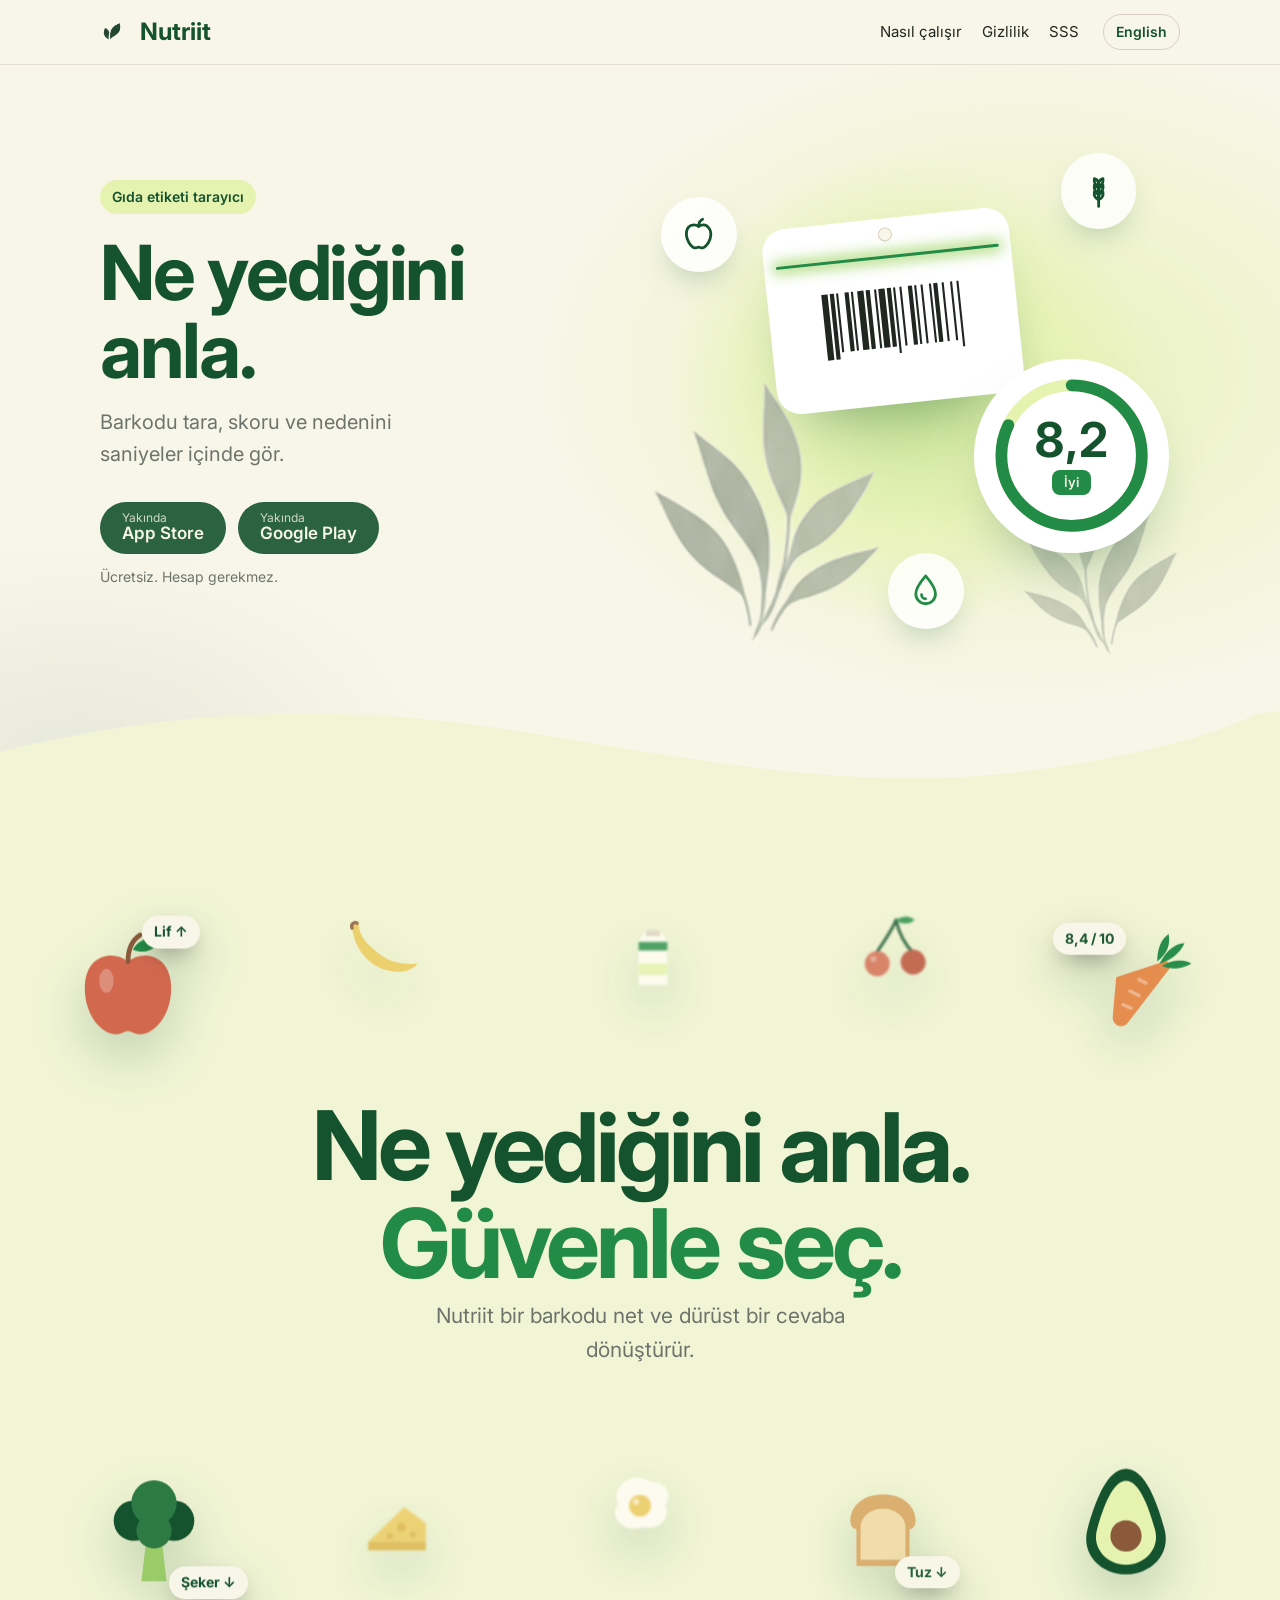
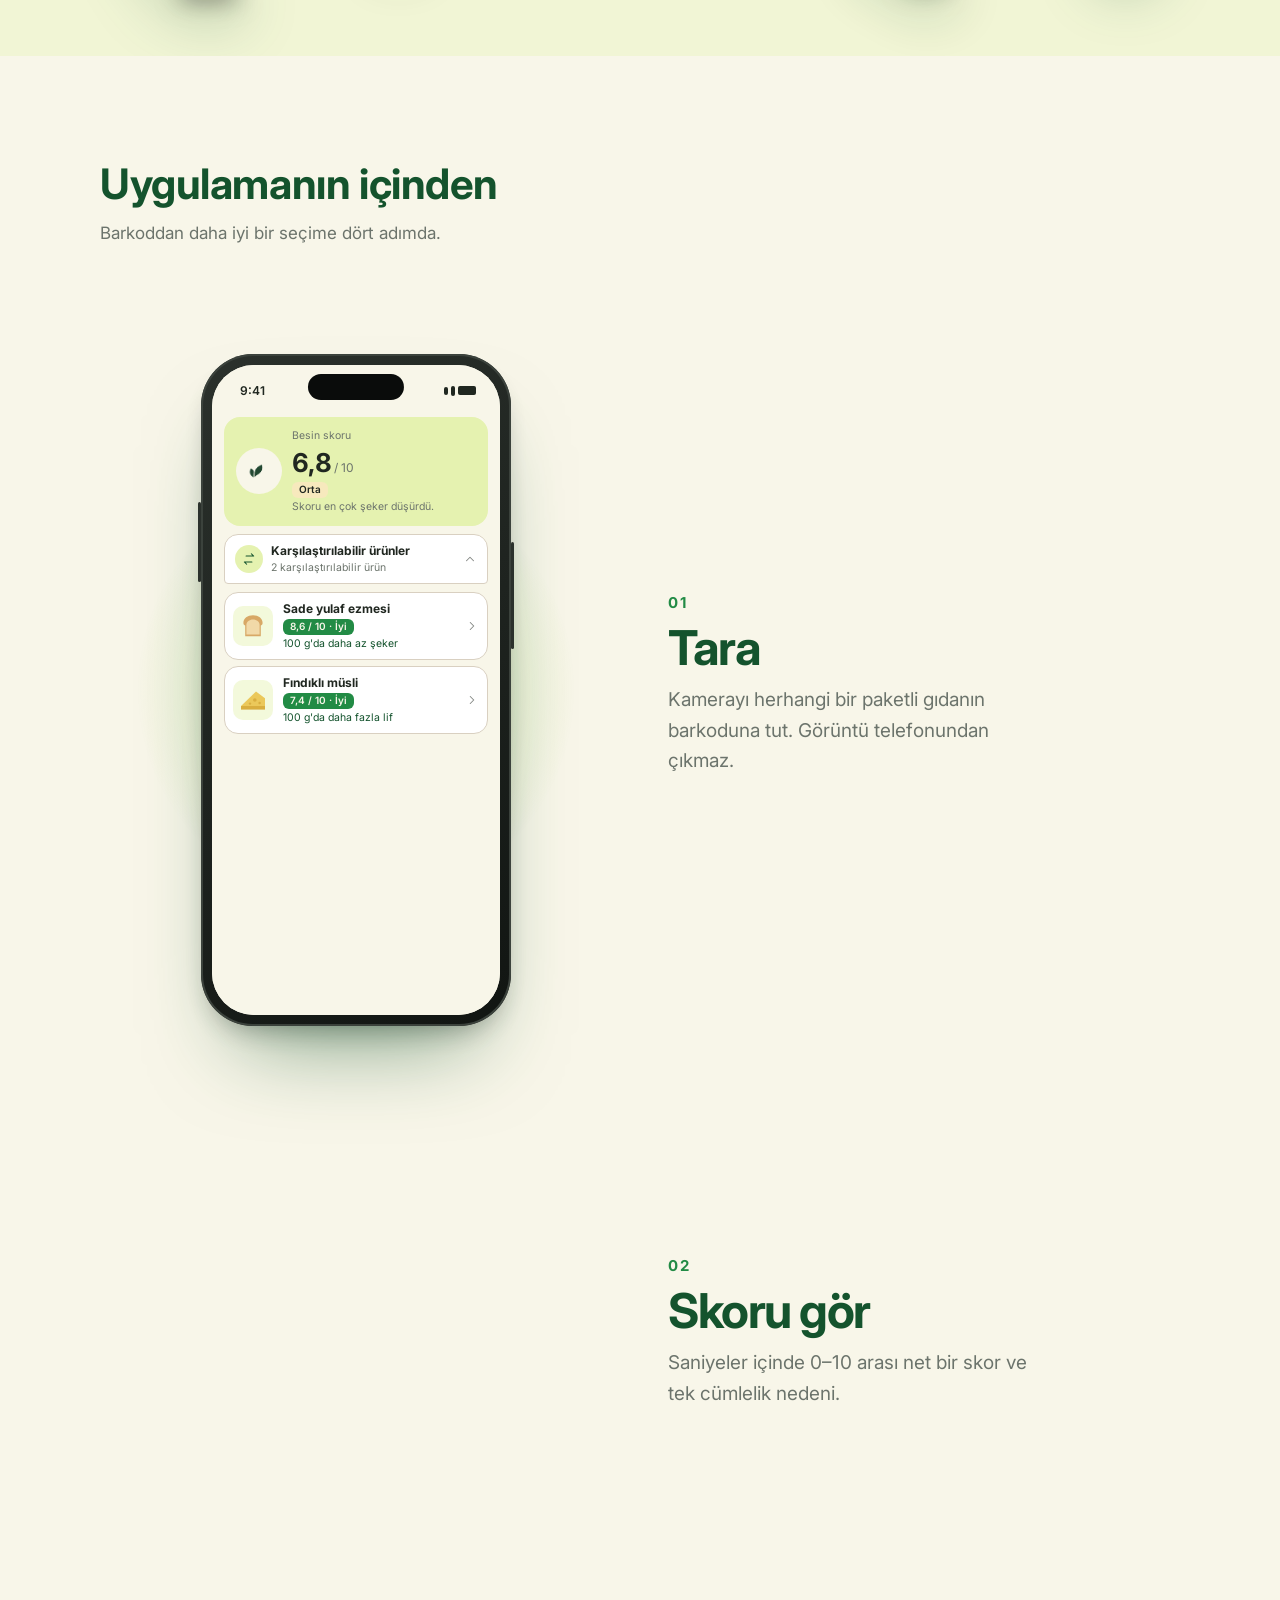
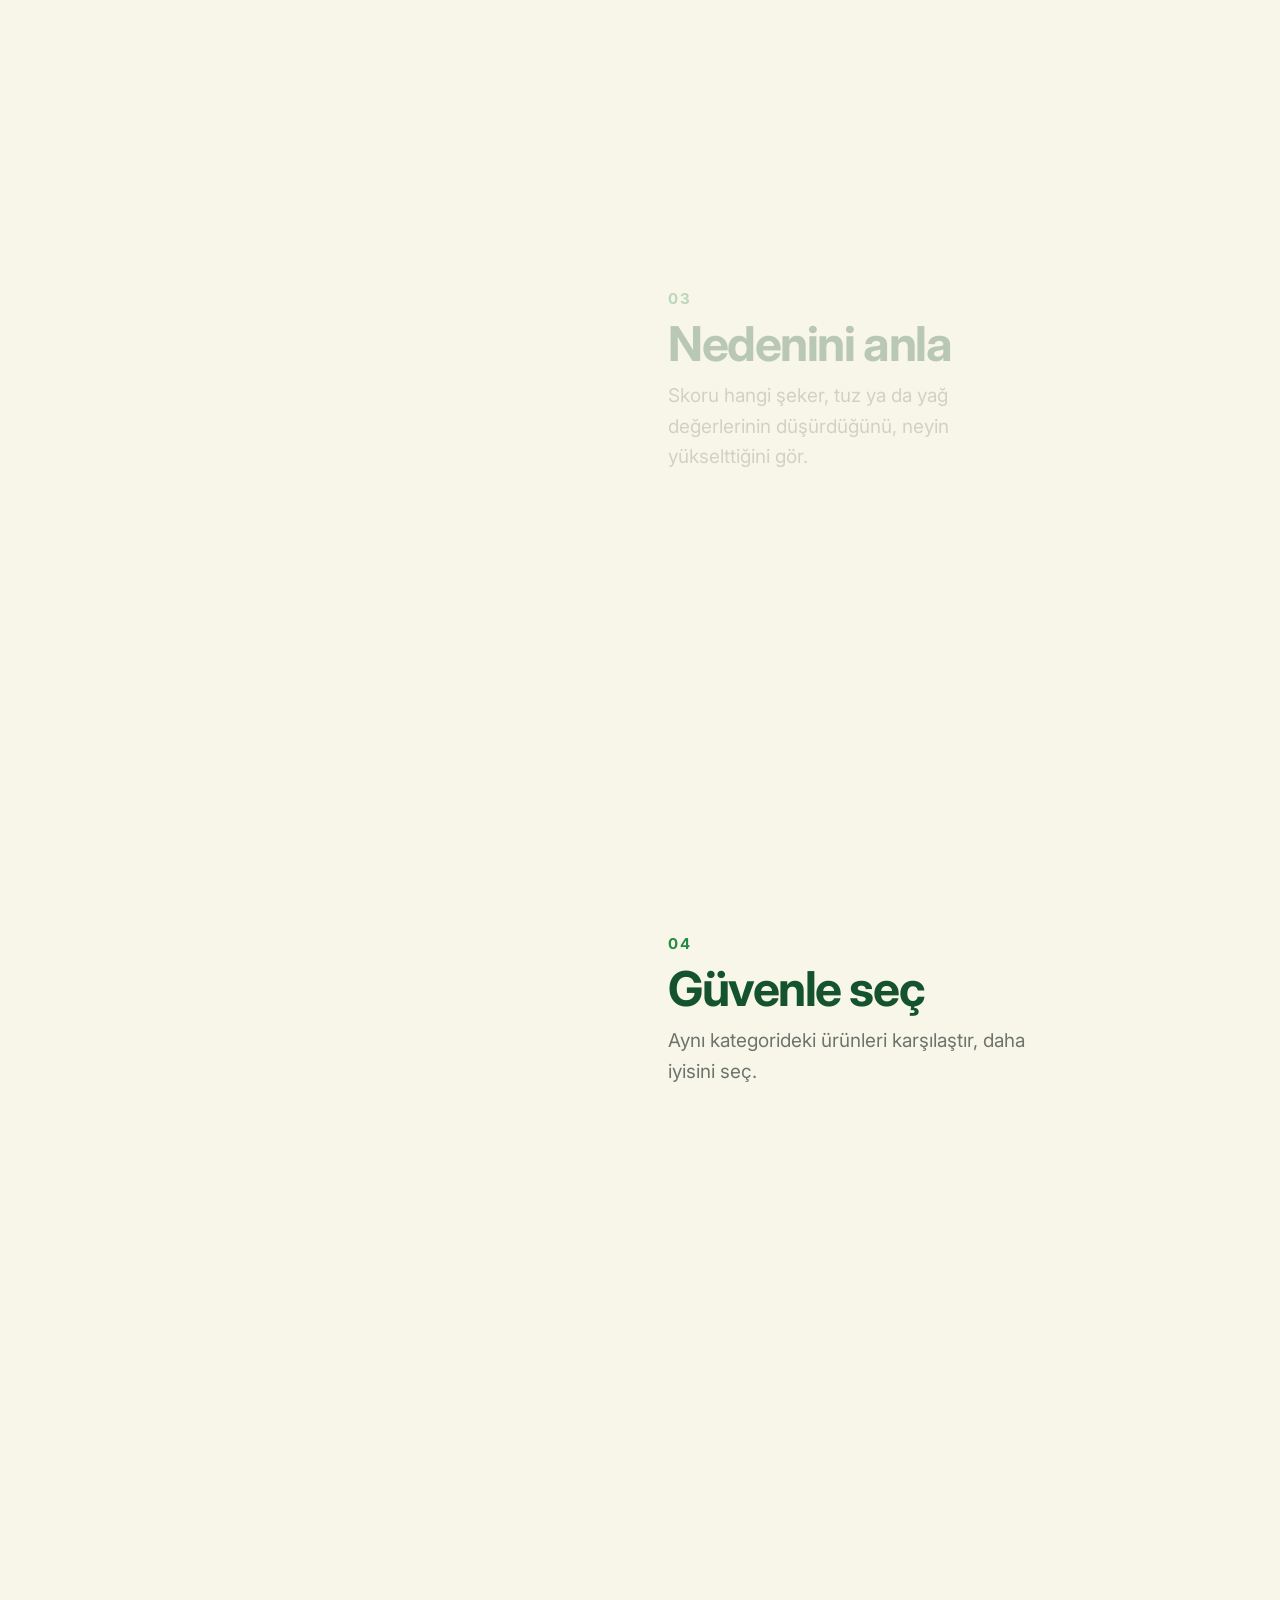
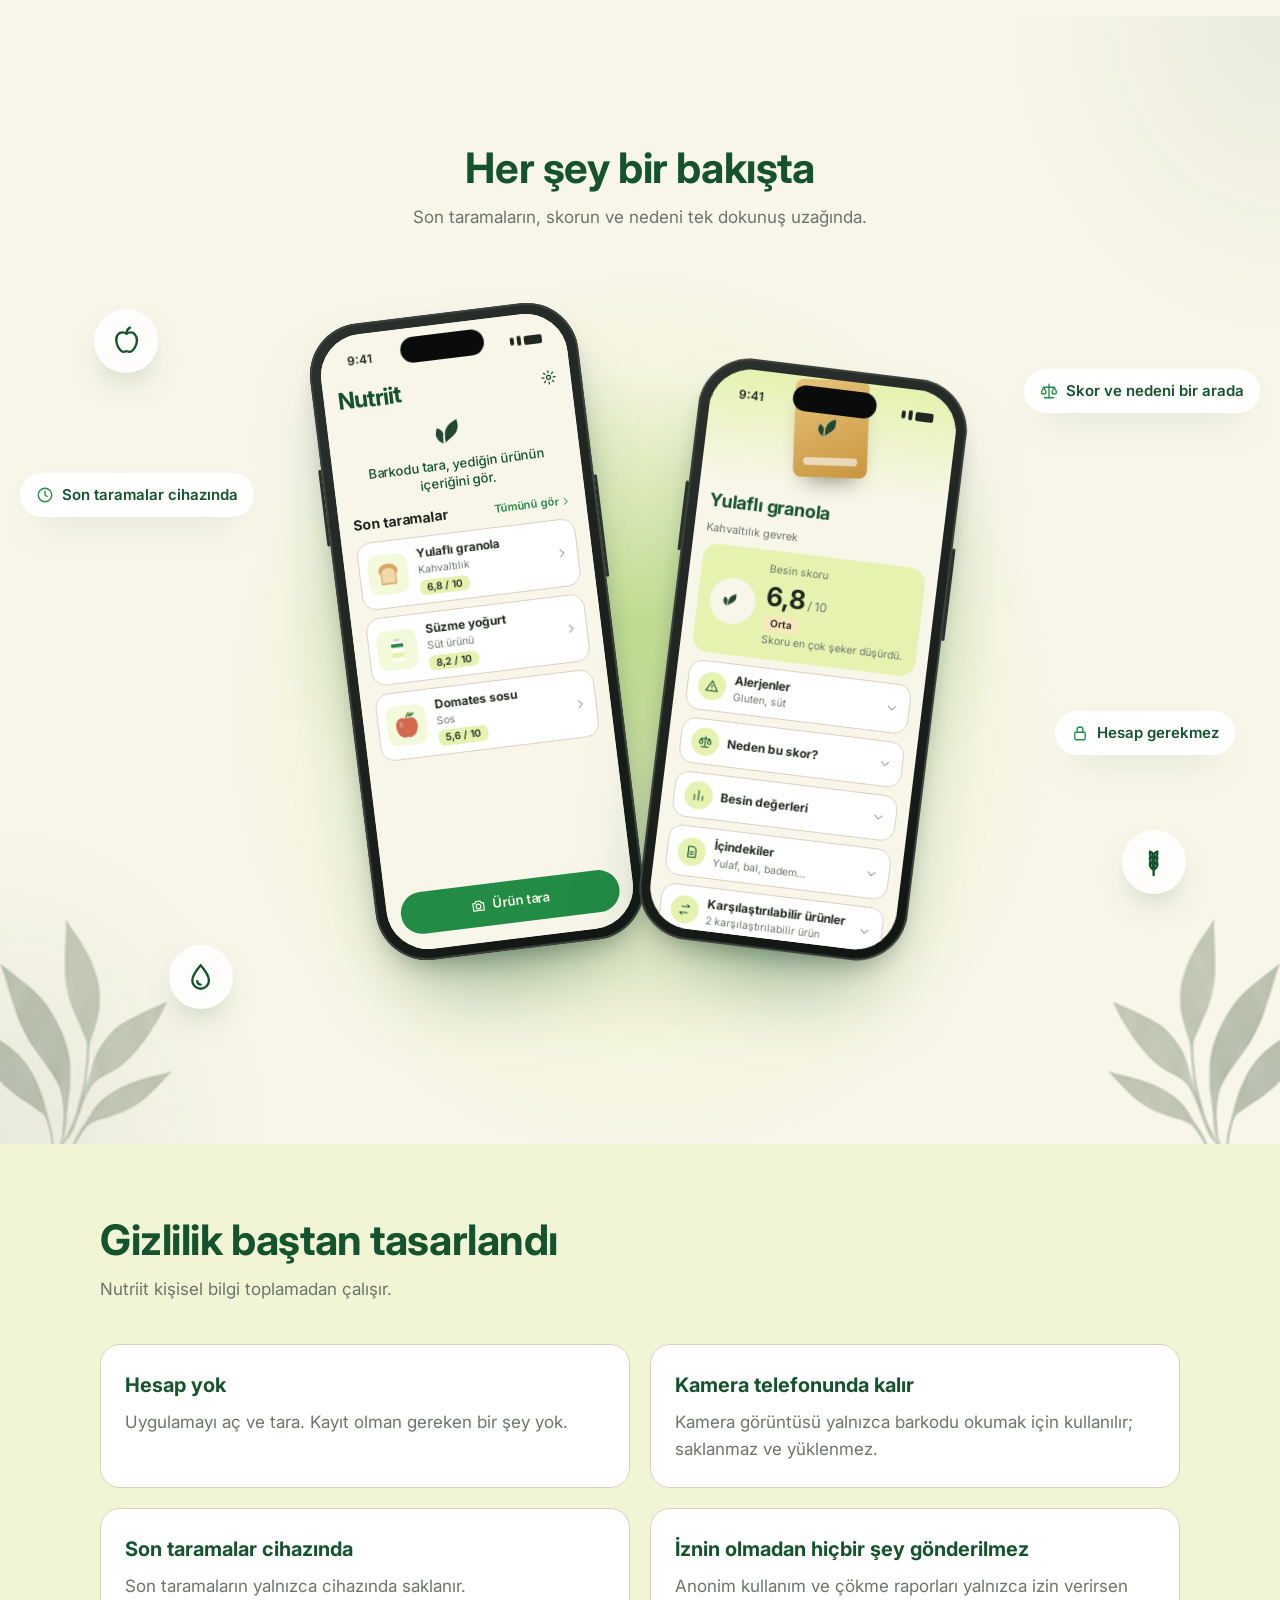
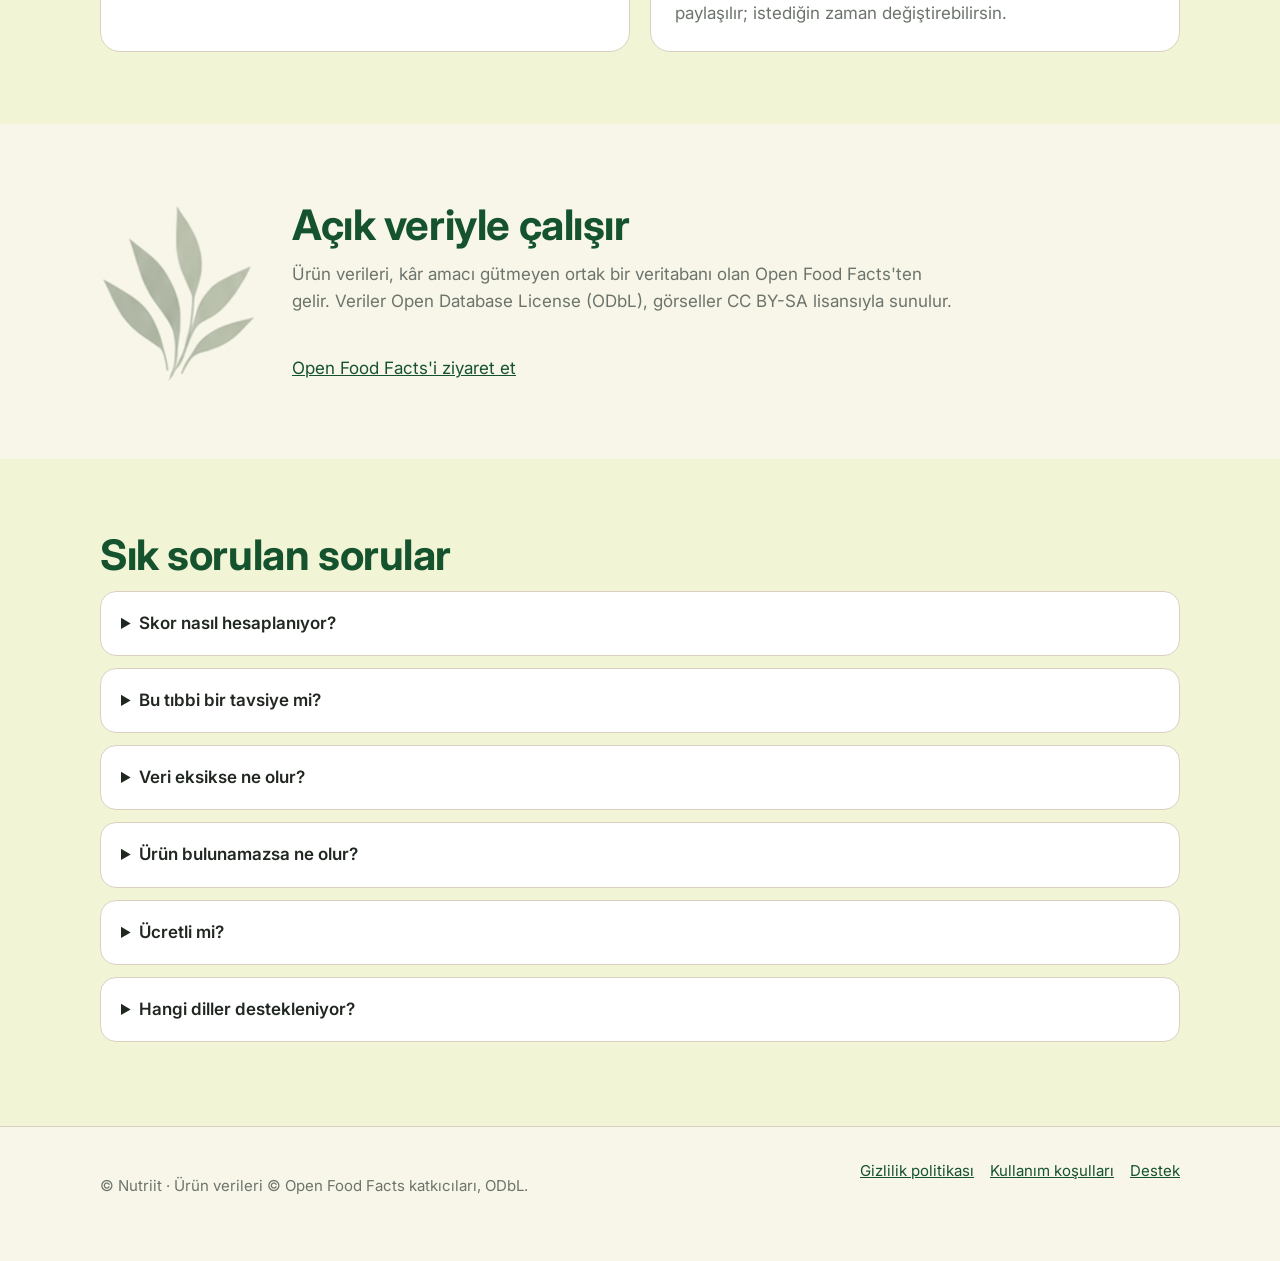
==== tr/index.html @ f5e6ed60 "Add Nutriit landing page, privacy policy and terms of use Co-Authored-By: Claude Opus 5.5 <noreply@a" ====
<!doctype html>
<html lang="tr">
<head>
<meta charset="utf-8">
<meta name="viewport" content="width=device-width, initial-scale=1">
<title>Nutriit — Ne yediğini anla</title>
<meta name="description" content="Barkodu tara, besin skorunu ve nedenini net olarak gör. Hesap gerekmez.">
<meta name="theme-color" content="#F8F6E9">
<meta property="og:title" content="Nutriit — Ne yediğini anla">
<meta property="og:description" content="Barkodu tara, besin skorunu ve nedenini net olarak gör. Hesap gerekmez.">
<link rel="icon" href="../assets/app-icon.png">
<link rel="preconnect" href="https://fonts.googleapis.com">
<link rel="preconnect" href="https://fonts.gstatic.com" crossorigin>
<link href="https://fonts.googleapis.com/css2?family=Inter:wght@400;500;600;700&display=swap" rel="stylesheet">
<link rel="stylesheet" href="../assets/style.css">
<script>document.documentElement.classList.add('js')</script>
<script src="../assets/main.js" defer></script>
</head>
<body>
<a class="skip" href="#main">İçeriğe geç</a>
<header class="site">
  <nav class="wrap nav" aria-label="Ana menü">
    <a class="brand" href="index.html"><img src="../assets/leaf-mark.png" alt="" width="32"> Nutriit</a>
    <ul>
      <li><a href="index.html#how">Nasıl çalışır</a></li>
      <li><a href="index.html#privacy">Gizlilik</a></li>
      <li><a href="index.html#faq">SSS</a></li>
    </ul>
    <a class="lang" href="../index.html" hreflang="en" lang="en">English</a>
  </nav>
</header>
<main id="main">
<section class="hero">
  <div class="wrap hero-grid">
    <div class="hero-copy" data-reveal>
      <span class="eyebrow">Gıda etiketi tarayıcı</span>
      <h1>Ne yediğini anla.</h1>
      <p class="lead">Barkodu tara, skoru ve nedenini saniyeler içinde gör.</p>
      <div class="stores">
        <span class="store" aria-disabled="true"><span><small>Yakında</small>App Store</span></span>
        <span class="store" aria-disabled="true"><span><small>Yakında</small>Google Play</span></span>
      </div>
      <p class="note">Ücretsiz. Hesap gerekmez.</p>
    </div>
    <div class="scene" data-reveal role="img" aria-label="Taranan bir barkod ve yanında 10 üzerinden 8,2 İyi besin skoru">
      <svg width="0" height="0" class="defs" aria-hidden="true" focusable="false">
  <symbol id="leaf" viewBox="0 0 100 100"><path d="M50 4C82 22 88 66 50 96 18 66 18 22 50 4Z" fill="currentColor"/><path d="M50 16V88" stroke="#F8F6E9" stroke-opacity=".45" stroke-width="3" fill="none" stroke-linecap="round"/></symbol>
</svg>
      <div class="glow"></div>
      <img class="plant" src="../assets/plant.png" alt="">
      <img class="plant mirror" src="../assets/plant.png" alt="">
      <div class="seeds"><span style="--x:12%;--d:0s"></span><span style="--x:30%;--d:1.6s"></span><span style="--x:48%;--d:3.1s"></span><span style="--x:66%;--d:0.8s"></span><span style="--x:82%;--d:2.4s"></span><span style="--x:22%;--d:4s"></span><span style="--x:58%;--d:5s"></span></div>
      <svg class="leaf-fly l1"><use href="#leaf"/></svg><svg class="leaf-fly l2"><use href="#leaf"/></svg><svg class="leaf-fly l3"><use href="#leaf"/></svg><svg class="leaf-fly l4"><use href="#leaf"/></svg>
      <div class="tag"><svg class="barcode" viewBox="0 0 114 64" preserveAspectRatio="none" fill="currentColor"><rect x="4" y="4" width="4.8" height="58" rx="0.4"/><rect x="10.4" y="4" width="3.2" height="58" rx="0.4"/><rect x="15.200000000000001" y="4" width="1.6" height="52" rx="0.4"/><rect x="21.6" y="4" width="3.2" height="52" rx="0.4"/><rect x="26.400000000000002" y="4" width="1.6" height="52" rx="0.4"/><rect x="31.200000000000003" y="4" width="4.8" height="52" rx="0.4"/><rect x="37.6" y="4" width="3.2" height="52" rx="0.4"/><rect x="44.00000000000001" y="4" width="1.6" height="52" rx="0.4"/><rect x="47.20000000000001" y="4" width="4.8" height="52" rx="0.4"/><rect x="53.600000000000016" y="4" width="3.2" height="52" rx="0.4"/><rect x="58.40000000000002" y="4" width="1.6" height="58" rx="0.4"/><rect x="63.200000000000024" y="4" width="1.6" height="52" rx="0.4"/><rect x="69.60000000000002" y="4" width="3.2" height="52" rx="0.4"/><rect x="74.40000000000002" y="4" width="1.6" height="52" rx="0.4"/><rect x="79.20000000000002" y="4" width="1.6" height="52" rx="0.4"/><rect x="85.60000000000001" y="4" width="1.6" height="52" rx="0.4"/><rect x="88.8" y="4" width="3.2" height="52" rx="0.4"/><rect x="95.2" y="4" width="1.6" height="52" rx="0.4"/><rect x="101.6" y="4" width="1.6" height="52" rx="0.4"/><rect x="106.39999999999999" y="4" width="1.6" height="58" rx="0.4"/></svg><span class="scan"></span></div>
      <div class="seal">
        <svg class="ring" viewBox="0 0 100 100"><circle class="track" cx="50" cy="50" r="42"/><circle class="bar" cx="50" cy="50" r="42" style="--to:47.5"/></svg>
        <div class="seal-inner"><span class="seal-num" data-count="8.2">8,2</span><span class="seal-chip">İyi</span></div>
      </div>
      <span class="bubble b1"><svg viewBox="0 0 24 24" fill="none" stroke="currentColor" stroke-width="1.7" stroke-linecap="round" stroke-linejoin="round"><path d="M12 7c-1.5-1.2-4.5-1.6-6.2.4C3.8 9.8 4.3 14 6 16.8c1.3 2.1 3 3.7 4.6 3.2.6-.2 1-.4 1.4-.4s.8.2 1.4.4c1.6.5 3.3-1.1 4.6-3.2 1.7-2.8 2.2-7-.2-9.4C16.5 5.4 13.5 5.8 12 7Z"/><path d="M12 7c0-2 .8-3.6 2.4-4.4"/></svg></span>
      <span class="bubble b2"><svg viewBox="0 0 24 24" fill="none" stroke="currentColor" stroke-width="1.7" stroke-linecap="round" stroke-linejoin="round"><path d="M12 21V6"/><path d="M12 9c-2-1-3-3-2.6-5 2 .6 3 2.4 2.6 5Z"/><path d="M12 9c2-1 3-3 2.6-5-2 .6-3 2.4-2.6 5Z"/><path d="M12 13c-2-1-3-3-2.6-5 2 .6 3 2.4 2.6 5Z"/><path d="M12 13c2-1 3-3 2.6-5-2 .6-3 2.4-2.6 5Z"/><path d="M12 17c-2-1-3-3-2.6-5 2 .6 3 2.4 2.6 5Z"/><path d="M12 17c2-1 3-3 2.6-5-2 .6-3 2.4-2.6 5Z"/></svg></span>
      <span class="bubble b3"><svg viewBox="0 0 24 24" fill="none" stroke="currentColor" stroke-width="1.7" stroke-linecap="round" stroke-linejoin="round"><path d="M12 3s-6 7-6 11a6 6 0 0 0 12 0c0-4-6-11-6-11Z"/><path d="M9.5 14.5a2.5 2.5 0 0 0 2.5 2.5"/></svg></span>
    </div>
  </div>
  <svg class="ground" viewBox="0 0 1440 120" preserveAspectRatio="none" aria-hidden="true"><path d="M0 70C180 30 360 20 560 46s400 70 620 40 220-60 260-56V120H0Z" fill="currentColor"/></svg>
</section>

<section class="motto" data-scrub data-float style="--n:5">
  <div class="food-band top" aria-hidden="true"><div class="food" style="--x:10%;--y:50%;--z:1.0;--dur:14s;--del:-0.0s;--spin:50s"><div class="food-float"><svg viewBox="0 0 100 100" class="food-art" aria-hidden="true"><path d="M50 30C38 20 14 24 14 52c0 26 18 42 30 38 3-1 4-2 6-2s3 1 6 2c12 4 30-12 30-38 0-28-24-32-36-22Z" fill="var(--f-red)"/><path d="M50 30c0-10 4-18 10-22" stroke="var(--f-brown)" stroke-width="4" fill="none" stroke-linecap="round"/><path d="M54 20c6-10 18-12 24-8-6 9-16 12-24 8Z" fill="var(--fresh)"/><ellipse cx="32" cy="46" rx="6" ry="10" fill="#fff" opacity=".25"/></svg><span class="food-chip">Lif ↑</span></div></div><div class="food m-hide" style="--x:30%;--y:38%;--z:0.7;--dur:17s;--del:-1.7s;--spin:61s"><div class="food-float"><svg viewBox="0 0 100 100" class="food-art" aria-hidden="true"><path d="M12 30c4 30 26 52 56 52 10 0 18-4 22-10-14 2-30 0-44-10S20 40 20 26c0-4-8-2-8 4Z" fill="var(--f-yellow)"/><path d="M12 30c-2-4 2-8 6-6" stroke="var(--f-brown)" stroke-width="4" fill="none" stroke-linecap="round"/></svg></div></div><div class="food" style="--x:51%;--y:44%;--z:0.6;--dur:20s;--del:-3.4s;--spin:72s"><div class="food-float"><svg viewBox="0 0 100 100" class="food-art" aria-hidden="true"><path d="M30 30 40 14h20l10 16v60H30Z" fill="#FFFDF5"/><path d="M30 30h40v12H30Z" fill="var(--fresh)"/><path d="M40 14h20v8H40Z" fill="var(--stone)"/><path d="M30 60h40v16H30Z" fill="var(--soft-lime)"/></svg></div></div><div class="food m-hide" style="--x:70%;--y:40%;--z:0.65;--dur:14s;--del:-5.1s;--spin:83s"><div class="food-float"><svg viewBox="0 0 100 100" class="food-art" aria-hidden="true"><path d="M50 14c-6 16-18 30-26 44M50 14c4 18 10 30 22 42" stroke="var(--forest)" stroke-width="4" fill="none" stroke-linecap="round"/><path d="M50 14c8-6 18-6 24 0-8 6-16 6-24 0Z" fill="var(--fresh)"/><circle cx="26" cy="70" r="16" fill="var(--f-red)"/><circle cx="72" cy="68" r="16" fill="#B84A35"/><circle cx="21" cy="64" r="4" fill="#fff" opacity=".35"/></svg></div></div><div class="food" style="--x:89%;--y:52%;--z:0.95;--dur:17s;--del:-6.8s;--spin:54s"><div class="food-float"><svg viewBox="0 0 100 100" class="food-art" aria-hidden="true"><path d="M30 40 72 26c4-1 7 3 5 6L40 80c-5 6-14 2-13-6Z" fill="var(--f-orange)"/><path d="M68 28c6-12 14-18 22-18-4 8-10 14-22 18ZM70 30c10-6 20-6 26-2-8 4-16 6-26 2ZM66 26c0-12 4-20 10-24 2 10-2 18-10 24Z" fill="var(--fresh)"/><path d="M42 52l8 4M36 64l7 3M50 42l6 3" stroke="#fff" stroke-opacity=".35" stroke-width="3" stroke-linecap="round"/></svg><span class="food-chip left">8,4 / 10</span></div></div></div>
  <div class="wrap motto-inner">
    <p class="motto-text" aria-label="Ne yediğini anla. Güvenle seç."><span class="w" style="--i:0">Ne</span> <span class="w" style="--i:1">yediğini</span> <span class="w" style="--i:2">anla.</span><br><span class="w accent" style="--i:3">Güvenle</span> <span class="w accent" style="--i:4">seç.</span> </p>
    <p class="motto-sub" data-reveal>Nutriit bir barkodu net ve dürüst bir cevaba dönüştürür.</p>
  </div>
  <div class="food-band bottom" aria-hidden="true"><div class="food" style="--x:12%;--y:50%;--z:1.05;--dur:20s;--del:-8.5s;--spin:65s"><div class="food-float"><svg viewBox="0 0 100 100" class="food-art" aria-hidden="true"><path d="M44 58h12l4 34H40Z" fill="#9CCB6A"/><circle cx="34" cy="44" r="16" fill="var(--forest)"/><circle cx="66" cy="44" r="16" fill="var(--forest)"/><circle cx="50" cy="30" r="18" fill="#2E7A45"/><circle cx="50" cy="52" r="14" fill="#2E7A45"/></svg><span class="food-chip">Şeker ↓</span></div></div><div class="food m-hide" style="--x:31%;--y:56%;--z:0.6;--dur:14s;--del:-1.2s;--spin:76s"><div class="food-float"><svg viewBox="0 0 100 100" class="food-art" aria-hidden="true"><path d="M10 70 60 22l30 22v26Z" fill="var(--f-yellow)"/><path d="M10 70h80v12H10Z" fill="#D9AE3F"/><circle cx="56" cy="50" r="6" fill="#D9AE3F"/><circle cx="72" cy="60" r="4" fill="#D9AE3F"/><circle cx="40" cy="62" r="4" fill="#D9AE3F"/></svg></div></div><div class="food" style="--x:50%;--y:46%;--z:0.65;--dur:17s;--del:-2.9s;--spin:87s"><div class="food-float"><svg viewBox="0 0 100 100" class="food-art" aria-hidden="true"><path d="M22 50c-8-16 6-34 24-34 10 0 14 6 24 6 14 0 22 18 12 30 8 14-6 30-22 28-10-2-14 4-26 0-16-6-20-20-12-30Z" fill="#FFFDF5"/><circle cx="50" cy="52" r="14" fill="var(--f-yellow)"/><circle cx="45" cy="47" r="4" fill="#fff" opacity=".6"/></svg></div></div><div class="food" style="--x:69%;--y:54%;--z:0.85;--dur:20s;--del:-4.6s;--spin:58s"><div class="food-float"><svg viewBox="0 0 100 100" class="food-art" aria-hidden="true"><path d="M18 40c0-16 14-26 32-26s32 10 32 26c0 6-4 8-6 8v36H24V48c-2 0-6-2-6-8Z" fill="var(--f-tan)"/><path d="M28 46c0-10 10-18 22-18s22 8 22 18v32H28Z" fill="#F1D9A8"/></svg><span class="food-chip">Tuz ↓</span></div></div><div class="food" style="--x:88%;--y:48%;--z:1.0;--dur:14s;--del:-6.3s;--spin:69s"><div class="food-float"><svg viewBox="0 0 100 100" class="food-art" aria-hidden="true"><path d="M50 6C66 6 76 34 82 56c6 22-12 38-32 38S12 78 18 56C24 34 34 6 50 6Z" fill="var(--forest)"/><path d="M50 16c11 0 19 22 24 40 5 17-9 30-24 30S21 73 26 56c5-18 13-40 24-40Z" fill="var(--soft-lime)"/><circle cx="50" cy="62" r="13" fill="var(--f-brown)"/></svg></div></div></div>
</section>

<section id="how" class="tour" data-tour data-active="0">
  <div class="wrap">
    <div class="tour-head" data-reveal>
      <h2>Uygulamanın içinden</h2>
      <p class="section-lead">Barkoddan daha iyi bir seçime dört adımda.</p>
    </div>
    <div class="tour-grid">
      <div class="tour-sticky"><div class="tour-glow"></div><div class="iphone big"><div class="iphone-screen"><div class="tour-screen" data-screen="0"><div class="m-screen m-scanner"><div class="sb dark"><span>9:41</span><span class="sb-icons"><i></i><i></i><i></i></span></div>
  <div class="m-cam"><span class="blob b1"></span><span class="blob b2"></span><span class="blob b3"></span></div>
  <div class="m-top"><span class="m-round"><svg class="ui-icon " viewBox="0 0 24 24" fill="none" stroke="currentColor" stroke-width="1.8" stroke-linecap="round" stroke-linejoin="round" aria-hidden="true"><path d="M6 6l12 12M18 6 6 18"/></svg></span><span class="m-round"><svg class="ui-icon " viewBox="0 0 24 24" fill="none" stroke="currentColor" stroke-width="1.8" stroke-linecap="round" stroke-linejoin="round" aria-hidden="true"><path d="M8 3h8v4l-2 3v11h-4V10L8 7Z"/><path d="M12 13v2"/></svg></span></div>
  <div class="m-frame"><svg viewBox="0 0 100 86" preserveAspectRatio="none" class="m-corners"><path d="M2 26V12A10 10 0 0 1 12 2h14M74 2h14a10 10 0 0 1 10 10v14M98 60v14a10 10 0 0 1-10 10H74M26 84H12A10 10 0 0 1 2 74V60" fill="none" stroke="#F8F6E9" stroke-width="2.4" stroke-linecap="round"/></svg>
    <div class="m-code"><i style="width:3px"></i><i style="width:1px"></i><i style="width:2px"></i><i style="width:1px"></i><i style="width:1px"></i><i style="width:3px"></i><i style="width:2px"></i><i style="width:1px"></i><i style="width:1px"></i><i style="width:2px"></i><i style="width:3px"></i><i style="width:1px"></i><i style="width:2px"></i><i style="width:2px"></i><i style="width:1px"></i><i style="width:1px"></i><i style="width:3px"></i><i style="width:1px"></i><i style="width:2px"></i><i style="width:1px"></i><i style="width:1px"></i><i style="width:2px"></i><i style="width:1px"></i><i style="width:3px"></i><i style="width:2px"></i><i style="width:1px"></i></div><span class="m-scanline"></span></div>
  <div class="m-sheet"><span class="m-spin"></span><p>Ürün aranıyor…</p></div>
</div></div><div class="tour-screen" data-screen="1"><div class="m-screen m-detail"><div class="sb"><span>9:41</span><span class="sb-icons"><i></i><i></i><i></i></span></div><div class="m-scroll">
  <div class="m-hero"><div class="m-box"><img src="../assets/leaf-mark.png" alt=""><span></span></div></div>
  <p class="m-name">Yulaflı granola</p><p class="m-brand">Kahvaltılık gevrek</p>
  <div class="m-scorecard"><span class="m-leafc"><img src="../assets/leaf-mark.png" alt=""></span>
    <span class="m-col"><small>Besin skoru</small><span class="m-big"><b data-count="6.8">6,8</b> / 10</span><span class="m-chip fair">Orta</span><em>Skoru en çok şeker düşürdü.</em></span></div>
  <div class="m-acc" style="--i:0"><span class="m-ic"><svg class="ui-icon " viewBox="0 0 24 24" fill="none" stroke="currentColor" stroke-width="1.8" stroke-linecap="round" stroke-linejoin="round" aria-hidden="true"><path d="M12 3 2 20h20Z"/><path d="M12 10v4M12 17h.01"/></svg></span><span class="m-col"><b>Alerjenler</b><small>Gluten, süt</small></span><svg class="ui-icon m-chev" viewBox="0 0 24 24" fill="none" stroke="currentColor" stroke-width="1.8" stroke-linecap="round" stroke-linejoin="round" aria-hidden="true"><path d="m6 9 6 6 6-6"/></svg></div><div class="m-acc" style="--i:1"><span class="m-ic"><svg class="ui-icon " viewBox="0 0 24 24" fill="none" stroke="currentColor" stroke-width="1.8" stroke-linecap="round" stroke-linejoin="round" aria-hidden="true"><path d="M12 3v18M6 21h12M5 7h14M5 7l-3 6a3 3 0 0 0 6 0ZM19 7l-3 6a3 3 0 0 0 6 0Z"/></svg></span><span class="m-col"><b>Neden bu skor?</b></span><svg class="ui-icon m-chev" viewBox="0 0 24 24" fill="none" stroke="currentColor" stroke-width="1.8" stroke-linecap="round" stroke-linejoin="round" aria-hidden="true"><path d="m6 9 6 6 6-6"/></svg></div><div class="m-acc" style="--i:2"><span class="m-ic"><svg class="ui-icon " viewBox="0 0 24 24" fill="none" stroke="currentColor" stroke-width="1.8" stroke-linecap="round" stroke-linejoin="round" aria-hidden="true"><path d="M5 20V11M12 20V4M19 20v-7"/></svg></span><span class="m-col"><b>Besin değerleri</b></span><svg class="ui-icon m-chev" viewBox="0 0 24 24" fill="none" stroke="currentColor" stroke-width="1.8" stroke-linecap="round" stroke-linejoin="round" aria-hidden="true"><path d="m6 9 6 6 6-6"/></svg></div><div class="m-acc" style="--i:3"><span class="m-ic"><svg class="ui-icon " viewBox="0 0 24 24" fill="none" stroke="currentColor" stroke-width="1.8" stroke-linecap="round" stroke-linejoin="round" aria-hidden="true"><path d="M6 3h9l4 4v14H6Z"/><path d="M9 12h6M9 16h6"/></svg></span><span class="m-col"><b>İçindekiler</b><small>Yulaf, bal, badem…</small></span><svg class="ui-icon m-chev" viewBox="0 0 24 24" fill="none" stroke="currentColor" stroke-width="1.8" stroke-linecap="round" stroke-linejoin="round" aria-hidden="true"><path d="m6 9 6 6 6-6"/></svg></div><div class="m-acc" style="--i:4"><span class="m-ic"><svg class="ui-icon " viewBox="0 0 24 24" fill="none" stroke="currentColor" stroke-width="1.8" stroke-linecap="round" stroke-linejoin="round" aria-hidden="true"><path d="M7 7h13l-4-4M17 17H4l4 4"/></svg></span><span class="m-col"><b>Karşılaştırılabilir ürünler</b><small>2 karşılaştırılabilir ürün</small></span><svg class="ui-icon m-chev" viewBox="0 0 24 24" fill="none" stroke="currentColor" stroke-width="1.8" stroke-linecap="round" stroke-linejoin="round" aria-hidden="true"><path d="m6 9 6 6 6-6"/></svg></div>
</div></div></div><div class="tour-screen" data-screen="2"><div class="m-screen m-detail"><div class="sb"><span>9:41</span><span class="sb-icons"><i></i><i></i><i></i></span></div><div class="m-scroll m-shift">
  <div class="m-scorecard"><span class="m-leafc"><img src="../assets/leaf-mark.png" alt=""></span>
    <span class="m-col"><small>Besin skoru</small><span class="m-big"><b >6,8</b> / 10</span><span class="m-chip fair">Orta</span><em>Skoru en çok şeker düşürdü.</em></span></div>
  <div class="m-acc" style="--i:0"><span class="m-ic"><svg class="ui-icon " viewBox="0 0 24 24" fill="none" stroke="currentColor" stroke-width="1.8" stroke-linecap="round" stroke-linejoin="round" aria-hidden="true"><path d="M12 3 2 20h20Z"/><path d="M12 10v4M12 17h.01"/></svg></span><span class="m-col"><b>Alerjenler</b><small>Gluten, süt</small></span><svg class="ui-icon m-chev" viewBox="0 0 24 24" fill="none" stroke="currentColor" stroke-width="1.8" stroke-linecap="round" stroke-linejoin="round" aria-hidden="true"><path d="m6 9 6 6 6-6"/></svg></div><div class="m-acc open" style="--i:1"><span class="m-ic"><svg class="ui-icon " viewBox="0 0 24 24" fill="none" stroke="currentColor" stroke-width="1.8" stroke-linecap="round" stroke-linejoin="round" aria-hidden="true"><path d="M12 3v18M6 21h12M5 7h14M5 7l-3 6a3 3 0 0 0 6 0ZM19 7l-3 6a3 3 0 0 0 6 0Z"/></svg></span><span class="m-col"><b>Neden bu skor?</b></span><svg class="ui-icon m-chev" viewBox="0 0 24 24" fill="none" stroke="currentColor" stroke-width="1.8" stroke-linecap="round" stroke-linejoin="round" aria-hidden="true"><path d="m6 9 6 6 6-6"/></svg></div><div class="m-why"><p class="m-gh neg">Skoru düşürenler</p><div class="m-factor neg" style="--i:0"><span class="m-fc"><svg class="ui-icon " viewBox="0 0 24 24" fill="none" stroke="currentColor" stroke-width="1.8" stroke-linecap="round" stroke-linejoin="round" aria-hidden="true"><circle cx="12" cy="12" r="4"/><path d="M8.5 9.5 4 7l1 5M15.5 14.5 20 17l-1-5"/></svg></span><span class="m-col"><b>Şeker: 24 g</b><small>(100 g'da)</small></span><span class="m-meter"><i style="--w:78%"></i></span></div><div class="m-factor neg" style="--i:1"><span class="m-fc"><svg class="ui-icon " viewBox="0 0 24 24" fill="none" stroke="currentColor" stroke-width="1.8" stroke-linecap="round" stroke-linejoin="round" aria-hidden="true"><path d="M12 3s-6 7-6 11a6 6 0 0 0 12 0c0-4-6-11-6-11Z"/></svg></span><span class="m-col"><b>Doymuş yağ: 4 g</b><small>(100 g'da)</small></span><span class="m-meter"><i style="--w:46%"></i></span></div><p class="m-gh pos">Skoru yükseltenler</p><div class="m-factor pos" style="--i:2"><span class="m-fc"><svg class="ui-icon " viewBox="0 0 24 24" fill="none" stroke="currentColor" stroke-width="1.8" stroke-linecap="round" stroke-linejoin="round" aria-hidden="true"><path d="M12 21V6"/><path d="M12 10c-2-1-3-3-2.6-5 2 .6 3 2.4 2.6 5ZM12 10c2-1 3-3 2.6-5-2 .6-3 2.4-2.6 5ZM12 15c-2-1-3-3-2.6-5 2 .6 3 2.4 2.6 5ZM12 15c2-1 3-3 2.6-5-2 .6-3 2.4-2.6 5Z"/></svg></span><span class="m-col"><b>Lif: 7 g</b><small>(100 g'da)</small></span><span class="m-meter"><i style="--w:62%"></i></span></div><div class="m-factor pos" style="--i:3"><span class="m-fc"><svg class="ui-icon " viewBox="0 0 24 24" fill="none" stroke="currentColor" stroke-width="1.8" stroke-linecap="round" stroke-linejoin="round" aria-hidden="true"><path d="M6 9c2-4 9-5 12-1s1 10-5 10-9-4-7-9Z"/><circle cx="13" cy="12" r="2"/></svg></span><span class="m-col"><b>Protein: 9 g</b><small>(100 g'da)</small></span><span class="m-meter"><i style="--w:54%"></i></span></div></div><div class="m-acc" style="--i:2"><span class="m-ic"><svg class="ui-icon " viewBox="0 0 24 24" fill="none" stroke="currentColor" stroke-width="1.8" stroke-linecap="round" stroke-linejoin="round" aria-hidden="true"><path d="M5 20V11M12 20V4M19 20v-7"/></svg></span><span class="m-col"><b>Besin değerleri</b></span><svg class="ui-icon m-chev" viewBox="0 0 24 24" fill="none" stroke="currentColor" stroke-width="1.8" stroke-linecap="round" stroke-linejoin="round" aria-hidden="true"><path d="m6 9 6 6 6-6"/></svg></div><div class="m-acc" style="--i:3"><span class="m-ic"><svg class="ui-icon " viewBox="0 0 24 24" fill="none" stroke="currentColor" stroke-width="1.8" stroke-linecap="round" stroke-linejoin="round" aria-hidden="true"><path d="M6 3h9l4 4v14H6Z"/><path d="M9 12h6M9 16h6"/></svg></span><span class="m-col"><b>İçindekiler</b><small>Yulaf, bal, badem…</small></span><svg class="ui-icon m-chev" viewBox="0 0 24 24" fill="none" stroke="currentColor" stroke-width="1.8" stroke-linecap="round" stroke-linejoin="round" aria-hidden="true"><path d="m6 9 6 6 6-6"/></svg></div><div class="m-acc" style="--i:4"><span class="m-ic"><svg class="ui-icon " viewBox="0 0 24 24" fill="none" stroke="currentColor" stroke-width="1.8" stroke-linecap="round" stroke-linejoin="round" aria-hidden="true"><path d="M7 7h13l-4-4M17 17H4l4 4"/></svg></span><span class="m-col"><b>Karşılaştırılabilir ürünler</b><small>2 karşılaştırılabilir ürün</small></span><svg class="ui-icon m-chev" viewBox="0 0 24 24" fill="none" stroke="currentColor" stroke-width="1.8" stroke-linecap="round" stroke-linejoin="round" aria-hidden="true"><path d="m6 9 6 6 6-6"/></svg></div>
</div></div></div><div class="tour-screen" data-screen="3"><div class="m-screen m-detail"><div class="sb"><span>9:41</span><span class="sb-icons"><i></i><i></i><i></i></span></div><div class="m-scroll m-shift2">
  <div class="m-scorecard"><span class="m-leafc"><img src="../assets/leaf-mark.png" alt=""></span>
    <span class="m-col"><small>Besin skoru</small><span class="m-big"><b >6,8</b> / 10</span><span class="m-chip fair">Orta</span><em>Skoru en çok şeker düşürdü.</em></span></div>
  <div class="m-acc open"><span class="m-ic"><svg class="ui-icon " viewBox="0 0 24 24" fill="none" stroke="currentColor" stroke-width="1.8" stroke-linecap="round" stroke-linejoin="round" aria-hidden="true"><path d="M7 7h13l-4-4M17 17H4l4 4"/></svg></span><span class="m-col"><b>Karşılaştırılabilir ürünler</b><small>2 karşılaştırılabilir ürün</small></span><svg class="ui-icon m-chev" viewBox="0 0 24 24" fill="none" stroke="currentColor" stroke-width="1.8" stroke-linecap="round" stroke-linejoin="round" aria-hidden="true"><path d="m6 9 6 6 6-6"/></svg></div>
  <div class="m-alts"><div class="m-card m-alt" style="--i:0"><span class="m-thumb"><svg viewBox="0 0 100 100" class="food-art" aria-hidden="true"><path d="M18 40c0-16 14-26 32-26s32 10 32 26c0 6-4 8-6 8v36H24V48c-2 0-6-2-6-8Z" fill="var(--f-tan)"/><path d="M28 46c0-10 10-18 22-18s22 8 22 18v32H28Z" fill="#F1D9A8"/></svg></span><span class="m-col"><b>Sade yulaf ezmesi</b><span class="m-badge">8,6 / 10 · İyi</span><small>100 g'da daha az şeker</small></span><svg class="ui-icon m-chev" viewBox="0 0 24 24" fill="none" stroke="currentColor" stroke-width="1.8" stroke-linecap="round" stroke-linejoin="round" aria-hidden="true"><path d="m9 6 6 6-6 6"/></svg></div><div class="m-card m-alt" style="--i:1"><span class="m-thumb"><svg viewBox="0 0 100 100" class="food-art" aria-hidden="true"><path d="M10 70 60 22l30 22v26Z" fill="var(--f-yellow)"/><path d="M10 70h80v12H10Z" fill="#D9AE3F"/><circle cx="56" cy="50" r="6" fill="#D9AE3F"/><circle cx="72" cy="60" r="4" fill="#D9AE3F"/><circle cx="40" cy="62" r="4" fill="#D9AE3F"/></svg></span><span class="m-col"><b>Fındıklı müsli</b><span class="m-badge">7,4 / 10 · İyi</span><small>100 g'da daha fazla lif</small></span><svg class="ui-icon m-chev" viewBox="0 0 24 24" fill="none" stroke="currentColor" stroke-width="1.8" stroke-linecap="round" stroke-linejoin="round" aria-hidden="true"><path d="m9 6 6 6-6 6"/></svg></div></div>
</div></div></div></div><span class="island"></span></div></div>
      <div class="tour-steps"><article class="tour-step" data-step="0">
      <span class="tour-num">01</span>
      <h3>Tara</h3>
      <p>Kamerayı herhangi bir paketli gıdanın barkoduna tut. Görüntü telefonundan çıkmaz.</p>
      <div class="tour-inline"><div class="iphone small"><div class="iphone-screen"><div class="m-screen m-scanner"><div class="sb dark"><span>9:41</span><span class="sb-icons"><i></i><i></i><i></i></span></div>
  <div class="m-cam"><span class="blob b1"></span><span class="blob b2"></span><span class="blob b3"></span></div>
  <div class="m-top"><span class="m-round"><svg class="ui-icon " viewBox="0 0 24 24" fill="none" stroke="currentColor" stroke-width="1.8" stroke-linecap="round" stroke-linejoin="round" aria-hidden="true"><path d="M6 6l12 12M18 6 6 18"/></svg></span><span class="m-round"><svg class="ui-icon " viewBox="0 0 24 24" fill="none" stroke="currentColor" stroke-width="1.8" stroke-linecap="round" stroke-linejoin="round" aria-hidden="true"><path d="M8 3h8v4l-2 3v11h-4V10L8 7Z"/><path d="M12 13v2"/></svg></span></div>
  <div class="m-frame"><svg viewBox="0 0 100 86" preserveAspectRatio="none" class="m-corners"><path d="M2 26V12A10 10 0 0 1 12 2h14M74 2h14a10 10 0 0 1 10 10v14M98 60v14a10 10 0 0 1-10 10H74M26 84H12A10 10 0 0 1 2 74V60" fill="none" stroke="#F8F6E9" stroke-width="2.4" stroke-linecap="round"/></svg>
    <div class="m-code"><i style="width:3px"></i><i style="width:1px"></i><i style="width:2px"></i><i style="width:1px"></i><i style="width:1px"></i><i style="width:3px"></i><i style="width:2px"></i><i style="width:1px"></i><i style="width:1px"></i><i style="width:2px"></i><i style="width:3px"></i><i style="width:1px"></i><i style="width:2px"></i><i style="width:2px"></i><i style="width:1px"></i><i style="width:1px"></i><i style="width:3px"></i><i style="width:1px"></i><i style="width:2px"></i><i style="width:1px"></i><i style="width:1px"></i><i style="width:2px"></i><i style="width:1px"></i><i style="width:3px"></i><i style="width:2px"></i><i style="width:1px"></i></div><span class="m-scanline"></span></div>
  <div class="m-sheet"><span class="m-spin"></span><p>Ürün aranıyor…</p></div>
</div></div><span class="island"></span></div></div>
    </article><article class="tour-step" data-step="1">
      <span class="tour-num">02</span>
      <h3>Skoru gör</h3>
      <p>Saniyeler içinde 0–10 arası net bir skor ve tek cümlelik nedeni.</p>
      <div class="tour-inline"><div class="iphone small"><div class="iphone-screen"><div class="m-screen m-detail"><div class="sb"><span>9:41</span><span class="sb-icons"><i></i><i></i><i></i></span></div><div class="m-scroll">
  <div class="m-hero"><div class="m-box"><img src="../assets/leaf-mark.png" alt=""><span></span></div></div>
  <p class="m-name">Yulaflı granola</p><p class="m-brand">Kahvaltılık gevrek</p>
  <div class="m-scorecard"><span class="m-leafc"><img src="../assets/leaf-mark.png" alt=""></span>
    <span class="m-col"><small>Besin skoru</small><span class="m-big"><b data-count="6.8">6,8</b> / 10</span><span class="m-chip fair">Orta</span><em>Skoru en çok şeker düşürdü.</em></span></div>
  <div class="m-acc" style="--i:0"><span class="m-ic"><svg class="ui-icon " viewBox="0 0 24 24" fill="none" stroke="currentColor" stroke-width="1.8" stroke-linecap="round" stroke-linejoin="round" aria-hidden="true"><path d="M12 3 2 20h20Z"/><path d="M12 10v4M12 17h.01"/></svg></span><span class="m-col"><b>Alerjenler</b><small>Gluten, süt</small></span><svg class="ui-icon m-chev" viewBox="0 0 24 24" fill="none" stroke="currentColor" stroke-width="1.8" stroke-linecap="round" stroke-linejoin="round" aria-hidden="true"><path d="m6 9 6 6 6-6"/></svg></div><div class="m-acc" style="--i:1"><span class="m-ic"><svg class="ui-icon " viewBox="0 0 24 24" fill="none" stroke="currentColor" stroke-width="1.8" stroke-linecap="round" stroke-linejoin="round" aria-hidden="true"><path d="M12 3v18M6 21h12M5 7h14M5 7l-3 6a3 3 0 0 0 6 0ZM19 7l-3 6a3 3 0 0 0 6 0Z"/></svg></span><span class="m-col"><b>Neden bu skor?</b></span><svg class="ui-icon m-chev" viewBox="0 0 24 24" fill="none" stroke="currentColor" stroke-width="1.8" stroke-linecap="round" stroke-linejoin="round" aria-hidden="true"><path d="m6 9 6 6 6-6"/></svg></div><div class="m-acc" style="--i:2"><span class="m-ic"><svg class="ui-icon " viewBox="0 0 24 24" fill="none" stroke="currentColor" stroke-width="1.8" stroke-linecap="round" stroke-linejoin="round" aria-hidden="true"><path d="M5 20V11M12 20V4M19 20v-7"/></svg></span><span class="m-col"><b>Besin değerleri</b></span><svg class="ui-icon m-chev" viewBox="0 0 24 24" fill="none" stroke="currentColor" stroke-width="1.8" stroke-linecap="round" stroke-linejoin="round" aria-hidden="true"><path d="m6 9 6 6 6-6"/></svg></div><div class="m-acc" style="--i:3"><span class="m-ic"><svg class="ui-icon " viewBox="0 0 24 24" fill="none" stroke="currentColor" stroke-width="1.8" stroke-linecap="round" stroke-linejoin="round" aria-hidden="true"><path d="M6 3h9l4 4v14H6Z"/><path d="M9 12h6M9 16h6"/></svg></span><span class="m-col"><b>İçindekiler</b><small>Yulaf, bal, badem…</small></span><svg class="ui-icon m-chev" viewBox="0 0 24 24" fill="none" stroke="currentColor" stroke-width="1.8" stroke-linecap="round" stroke-linejoin="round" aria-hidden="true"><path d="m6 9 6 6 6-6"/></svg></div><div class="m-acc" style="--i:4"><span class="m-ic"><svg class="ui-icon " viewBox="0 0 24 24" fill="none" stroke="currentColor" stroke-width="1.8" stroke-linecap="round" stroke-linejoin="round" aria-hidden="true"><path d="M7 7h13l-4-4M17 17H4l4 4"/></svg></span><span class="m-col"><b>Karşılaştırılabilir ürünler</b><small>2 karşılaştırılabilir ürün</small></span><svg class="ui-icon m-chev" viewBox="0 0 24 24" fill="none" stroke="currentColor" stroke-width="1.8" stroke-linecap="round" stroke-linejoin="round" aria-hidden="true"><path d="m6 9 6 6 6-6"/></svg></div>
</div></div></div><span class="island"></span></div></div>
    </article><article class="tour-step" data-step="2">
      <span class="tour-num">03</span>
      <h3>Nedenini anla</h3>
      <p>Skoru hangi şeker, tuz ya da yağ değerlerinin düşürdüğünü, neyin yükselttiğini gör.</p>
      <div class="tour-inline"><div class="iphone small"><div class="iphone-screen"><div class="m-screen m-detail"><div class="sb"><span>9:41</span><span class="sb-icons"><i></i><i></i><i></i></span></div><div class="m-scroll m-shift">
  <div class="m-scorecard"><span class="m-leafc"><img src="../assets/leaf-mark.png" alt=""></span>
    <span class="m-col"><small>Besin skoru</small><span class="m-big"><b >6,8</b> / 10</span><span class="m-chip fair">Orta</span><em>Skoru en çok şeker düşürdü.</em></span></div>
  <div class="m-acc" style="--i:0"><span class="m-ic"><svg class="ui-icon " viewBox="0 0 24 24" fill="none" stroke="currentColor" stroke-width="1.8" stroke-linecap="round" stroke-linejoin="round" aria-hidden="true"><path d="M12 3 2 20h20Z"/><path d="M12 10v4M12 17h.01"/></svg></span><span class="m-col"><b>Alerjenler</b><small>Gluten, süt</small></span><svg class="ui-icon m-chev" viewBox="0 0 24 24" fill="none" stroke="currentColor" stroke-width="1.8" stroke-linecap="round" stroke-linejoin="round" aria-hidden="true"><path d="m6 9 6 6 6-6"/></svg></div><div class="m-acc open" style="--i:1"><span class="m-ic"><svg class="ui-icon " viewBox="0 0 24 24" fill="none" stroke="currentColor" stroke-width="1.8" stroke-linecap="round" stroke-linejoin="round" aria-hidden="true"><path d="M12 3v18M6 21h12M5 7h14M5 7l-3 6a3 3 0 0 0 6 0ZM19 7l-3 6a3 3 0 0 0 6 0Z"/></svg></span><span class="m-col"><b>Neden bu skor?</b></span><svg class="ui-icon m-chev" viewBox="0 0 24 24" fill="none" stroke="currentColor" stroke-width="1.8" stroke-linecap="round" stroke-linejoin="round" aria-hidden="true"><path d="m6 9 6 6 6-6"/></svg></div><div class="m-why"><p class="m-gh neg">Skoru düşürenler</p><div class="m-factor neg" style="--i:0"><span class="m-fc"><svg class="ui-icon " viewBox="0 0 24 24" fill="none" stroke="currentColor" stroke-width="1.8" stroke-linecap="round" stroke-linejoin="round" aria-hidden="true"><circle cx="12" cy="12" r="4"/><path d="M8.5 9.5 4 7l1 5M15.5 14.5 20 17l-1-5"/></svg></span><span class="m-col"><b>Şeker: 24 g</b><small>(100 g'da)</small></span><span class="m-meter"><i style="--w:78%"></i></span></div><div class="m-factor neg" style="--i:1"><span class="m-fc"><svg class="ui-icon " viewBox="0 0 24 24" fill="none" stroke="currentColor" stroke-width="1.8" stroke-linecap="round" stroke-linejoin="round" aria-hidden="true"><path d="M12 3s-6 7-6 11a6 6 0 0 0 12 0c0-4-6-11-6-11Z"/></svg></span><span class="m-col"><b>Doymuş yağ: 4 g</b><small>(100 g'da)</small></span><span class="m-meter"><i style="--w:46%"></i></span></div><p class="m-gh pos">Skoru yükseltenler</p><div class="m-factor pos" style="--i:2"><span class="m-fc"><svg class="ui-icon " viewBox="0 0 24 24" fill="none" stroke="currentColor" stroke-width="1.8" stroke-linecap="round" stroke-linejoin="round" aria-hidden="true"><path d="M12 21V6"/><path d="M12 10c-2-1-3-3-2.6-5 2 .6 3 2.4 2.6 5ZM12 10c2-1 3-3 2.6-5-2 .6-3 2.4-2.6 5ZM12 15c-2-1-3-3-2.6-5 2 .6 3 2.4 2.6 5ZM12 15c2-1 3-3 2.6-5-2 .6-3 2.4-2.6 5Z"/></svg></span><span class="m-col"><b>Lif: 7 g</b><small>(100 g'da)</small></span><span class="m-meter"><i style="--w:62%"></i></span></div><div class="m-factor pos" style="--i:3"><span class="m-fc"><svg class="ui-icon " viewBox="0 0 24 24" fill="none" stroke="currentColor" stroke-width="1.8" stroke-linecap="round" stroke-linejoin="round" aria-hidden="true"><path d="M6 9c2-4 9-5 12-1s1 10-5 10-9-4-7-9Z"/><circle cx="13" cy="12" r="2"/></svg></span><span class="m-col"><b>Protein: 9 g</b><small>(100 g'da)</small></span><span class="m-meter"><i style="--w:54%"></i></span></div></div><div class="m-acc" style="--i:2"><span class="m-ic"><svg class="ui-icon " viewBox="0 0 24 24" fill="none" stroke="currentColor" stroke-width="1.8" stroke-linecap="round" stroke-linejoin="round" aria-hidden="true"><path d="M5 20V11M12 20V4M19 20v-7"/></svg></span><span class="m-col"><b>Besin değerleri</b></span><svg class="ui-icon m-chev" viewBox="0 0 24 24" fill="none" stroke="currentColor" stroke-width="1.8" stroke-linecap="round" stroke-linejoin="round" aria-hidden="true"><path d="m6 9 6 6 6-6"/></svg></div><div class="m-acc" style="--i:3"><span class="m-ic"><svg class="ui-icon " viewBox="0 0 24 24" fill="none" stroke="currentColor" stroke-width="1.8" stroke-linecap="round" stroke-linejoin="round" aria-hidden="true"><path d="M6 3h9l4 4v14H6Z"/><path d="M9 12h6M9 16h6"/></svg></span><span class="m-col"><b>İçindekiler</b><small>Yulaf, bal, badem…</small></span><svg class="ui-icon m-chev" viewBox="0 0 24 24" fill="none" stroke="currentColor" stroke-width="1.8" stroke-linecap="round" stroke-linejoin="round" aria-hidden="true"><path d="m6 9 6 6 6-6"/></svg></div><div class="m-acc" style="--i:4"><span class="m-ic"><svg class="ui-icon " viewBox="0 0 24 24" fill="none" stroke="currentColor" stroke-width="1.8" stroke-linecap="round" stroke-linejoin="round" aria-hidden="true"><path d="M7 7h13l-4-4M17 17H4l4 4"/></svg></span><span class="m-col"><b>Karşılaştırılabilir ürünler</b><small>2 karşılaştırılabilir ürün</small></span><svg class="ui-icon m-chev" viewBox="0 0 24 24" fill="none" stroke="currentColor" stroke-width="1.8" stroke-linecap="round" stroke-linejoin="round" aria-hidden="true"><path d="m6 9 6 6 6-6"/></svg></div>
</div></div></div><span class="island"></span></div></div>
    </article><article class="tour-step" data-step="3">
      <span class="tour-num">04</span>
      <h3>Güvenle seç</h3>
      <p>Aynı kategorideki ürünleri karşılaştır, daha iyisini seç.</p>
      <div class="tour-inline"><div class="iphone small"><div class="iphone-screen"><div class="m-screen m-detail"><div class="sb"><span>9:41</span><span class="sb-icons"><i></i><i></i><i></i></span></div><div class="m-scroll m-shift2">
  <div class="m-scorecard"><span class="m-leafc"><img src="../assets/leaf-mark.png" alt=""></span>
    <span class="m-col"><small>Besin skoru</small><span class="m-big"><b >6,8</b> / 10</span><span class="m-chip fair">Orta</span><em>Skoru en çok şeker düşürdü.</em></span></div>
  <div class="m-acc open"><span class="m-ic"><svg class="ui-icon " viewBox="0 0 24 24" fill="none" stroke="currentColor" stroke-width="1.8" stroke-linecap="round" stroke-linejoin="round" aria-hidden="true"><path d="M7 7h13l-4-4M17 17H4l4 4"/></svg></span><span class="m-col"><b>Karşılaştırılabilir ürünler</b><small>2 karşılaştırılabilir ürün</small></span><svg class="ui-icon m-chev" viewBox="0 0 24 24" fill="none" stroke="currentColor" stroke-width="1.8" stroke-linecap="round" stroke-linejoin="round" aria-hidden="true"><path d="m6 9 6 6 6-6"/></svg></div>
  <div class="m-alts"><div class="m-card m-alt" style="--i:0"><span class="m-thumb"><svg viewBox="0 0 100 100" class="food-art" aria-hidden="true"><path d="M18 40c0-16 14-26 32-26s32 10 32 26c0 6-4 8-6 8v36H24V48c-2 0-6-2-6-8Z" fill="var(--f-tan)"/><path d="M28 46c0-10 10-18 22-18s22 8 22 18v32H28Z" fill="#F1D9A8"/></svg></span><span class="m-col"><b>Sade yulaf ezmesi</b><span class="m-badge">8,6 / 10 · İyi</span><small>100 g'da daha az şeker</small></span><svg class="ui-icon m-chev" viewBox="0 0 24 24" fill="none" stroke="currentColor" stroke-width="1.8" stroke-linecap="round" stroke-linejoin="round" aria-hidden="true"><path d="m9 6 6 6-6 6"/></svg></div><div class="m-card m-alt" style="--i:1"><span class="m-thumb"><svg viewBox="0 0 100 100" class="food-art" aria-hidden="true"><path d="M10 70 60 22l30 22v26Z" fill="var(--f-yellow)"/><path d="M10 70h80v12H10Z" fill="#D9AE3F"/><circle cx="56" cy="50" r="6" fill="#D9AE3F"/><circle cx="72" cy="60" r="4" fill="#D9AE3F"/><circle cx="40" cy="62" r="4" fill="#D9AE3F"/></svg></span><span class="m-col"><b>Fındıklı müsli</b><span class="m-badge">7,4 / 10 · İyi</span><small>100 g'da daha fazla lif</small></span><svg class="ui-icon m-chev" viewBox="0 0 24 24" fill="none" stroke="currentColor" stroke-width="1.8" stroke-linecap="round" stroke-linejoin="round" aria-hidden="true"><path d="m9 6 6 6-6 6"/></svg></div></div>
</div></div></div><span class="island"></span></div></div>
    </article></div>
    </div>
  </div>
</section>

<section class="showcase">
  <img class="show-plant left" src="../assets/plant.png" alt="">
  <img class="show-plant right" src="../assets/plant.png" alt="">
  <div class="wrap">
    <div class="show-head" data-reveal>
      <h2>Her şey bir bakışta</h2>
      <p class="section-lead">Son taramaların, skorun ve nedeni tek dokunuş uzağında.</p>
    </div>
    <div class="show-stage" data-reveal>
      <div class="show-glow"></div>
      <span class="bubble s0"><svg viewBox="0 0 24 24" fill="none" stroke="currentColor" stroke-width="1.7" stroke-linecap="round" stroke-linejoin="round"><path d="M12 7c-1.5-1.2-4.5-1.6-6.2.4C3.8 9.8 4.3 14 6 16.8c1.3 2.1 3 3.7 4.6 3.2.6-.2 1-.4 1.4-.4s.8.2 1.4.4c1.6.5 3.3-1.1 4.6-3.2 1.7-2.8 2.2-7-.2-9.4C16.5 5.4 13.5 5.8 12 7Z"/><path d="M12 7c0-2 .8-3.6 2.4-4.4"/></svg></span><span class="bubble s1"><svg viewBox="0 0 24 24" fill="none" stroke="currentColor" stroke-width="1.7" stroke-linecap="round" stroke-linejoin="round"><path d="M12 21V6"/><path d="M12 9c-2-1-3-3-2.6-5 2 .6 3 2.4 2.6 5Z"/><path d="M12 9c2-1 3-3 2.6-5-2 .6-3 2.4-2.6 5Z"/><path d="M12 13c-2-1-3-3-2.6-5 2 .6 3 2.4 2.6 5Z"/><path d="M12 13c2-1 3-3 2.6-5-2 .6-3 2.4-2.6 5Z"/><path d="M12 17c-2-1-3-3-2.6-5 2 .6 3 2.4 2.6 5Z"/><path d="M12 17c2-1 3-3 2.6-5-2 .6-3 2.4-2.6 5Z"/></svg></span><span class="bubble s2"><svg viewBox="0 0 24 24" fill="none" stroke="currentColor" stroke-width="1.7" stroke-linecap="round" stroke-linejoin="round"><path d="M12 3s-6 7-6 11a6 6 0 0 0 12 0c0-4-6-11-6-11Z"/><path d="M9.5 14.5a2.5 2.5 0 0 0 2.5 2.5"/></svg></span>
      <div class="iphone tilt-left"><div class="iphone-screen"><div class="m-screen m-home"><div class="sb"><span>9:41</span><span class="sb-icons"><i></i><i></i><i></i></span></div>
  <div class="m-bar"><b class="m-word">Nutriit</b><svg class="ui-icon " viewBox="0 0 24 24" fill="none" stroke="currentColor" stroke-width="1.8" stroke-linecap="round" stroke-linejoin="round" aria-hidden="true"><circle cx="12" cy="12" r="3"/><path d="M12 2v3M12 19v3M2 12h3M19 12h3M4.9 4.9l2.1 2.1M17 17l2.1 2.1M4.9 19.1 7 17M17 7l2.1-2.1"/></svg></div>
  <img class="m-leaf" src="../assets/leaf-mark.png" alt="">
  <p class="m-value">Barkodu tara, yediğin ürünün içeriğini gör.</p>
  <div class="m-row-head"><b>Son taramalar</b><span>Tümünü gör <svg class="ui-icon " viewBox="0 0 24 24" fill="none" stroke="currentColor" stroke-width="1.8" stroke-linecap="round" stroke-linejoin="round" aria-hidden="true"><path d="m9 6 6 6-6 6"/></svg></span></div>
  <div class="m-card m-recent" style="--i:0"><span class="m-thumb"><svg viewBox="0 0 100 100" class="food-art" aria-hidden="true"><path d="M18 40c0-16 14-26 32-26s32 10 32 26c0 6-4 8-6 8v36H24V48c-2 0-6-2-6-8Z" fill="var(--f-tan)"/><path d="M28 46c0-10 10-18 22-18s22 8 22 18v32H28Z" fill="#F1D9A8"/></svg></span><span class="m-col"><b>Yulaflı granola</b><small>Kahvaltılık</small><span class="m-score">6,8 / 10</span></span><svg class="ui-icon m-chev" viewBox="0 0 24 24" fill="none" stroke="currentColor" stroke-width="1.8" stroke-linecap="round" stroke-linejoin="round" aria-hidden="true"><path d="m9 6 6 6-6 6"/></svg></div><div class="m-card m-recent" style="--i:1"><span class="m-thumb"><svg viewBox="0 0 100 100" class="food-art" aria-hidden="true"><path d="M30 30 40 14h20l10 16v60H30Z" fill="#FFFDF5"/><path d="M30 30h40v12H30Z" fill="var(--fresh)"/><path d="M40 14h20v8H40Z" fill="var(--stone)"/><path d="M30 60h40v16H30Z" fill="var(--soft-lime)"/></svg></span><span class="m-col"><b>Süzme yoğurt</b><small>Süt ürünü</small><span class="m-score">8,2 / 10</span></span><svg class="ui-icon m-chev" viewBox="0 0 24 24" fill="none" stroke="currentColor" stroke-width="1.8" stroke-linecap="round" stroke-linejoin="round" aria-hidden="true"><path d="m9 6 6 6-6 6"/></svg></div><div class="m-card m-recent" style="--i:2"><span class="m-thumb"><svg viewBox="0 0 100 100" class="food-art" aria-hidden="true"><path d="M50 30C38 20 14 24 14 52c0 26 18 42 30 38 3-1 4-2 6-2s3 1 6 2c12 4 30-12 30-38 0-28-24-32-36-22Z" fill="var(--f-red)"/><path d="M50 30c0-10 4-18 10-22" stroke="var(--f-brown)" stroke-width="4" fill="none" stroke-linecap="round"/><path d="M54 20c6-10 18-12 24-8-6 9-16 12-24 8Z" fill="var(--fresh)"/><ellipse cx="32" cy="46" rx="6" ry="10" fill="#fff" opacity=".25"/></svg></span><span class="m-col"><b>Domates sosu</b><small>Sos</small><span class="m-score">5,6 / 10</span></span><svg class="ui-icon m-chev" viewBox="0 0 24 24" fill="none" stroke="currentColor" stroke-width="1.8" stroke-linecap="round" stroke-linejoin="round" aria-hidden="true"><path d="m9 6 6 6-6 6"/></svg></div>
  <div class="m-btn"><svg class="ui-icon " viewBox="0 0 24 24" fill="none" stroke="currentColor" stroke-width="1.8" stroke-linecap="round" stroke-linejoin="round" aria-hidden="true"><path d="M4 8h3l2-3h6l2 3h3v11H4Z"/><circle cx="12" cy="13" r="3.5"/></svg> Ürün tara</div>
</div></div><span class="island"></span></div><div class="iphone tilt-right"><div class="iphone-screen"><div class="m-screen m-detail"><div class="sb"><span>9:41</span><span class="sb-icons"><i></i><i></i><i></i></span></div><div class="m-scroll">
  <div class="m-hero"><div class="m-box"><img src="../assets/leaf-mark.png" alt=""><span></span></div></div>
  <p class="m-name">Yulaflı granola</p><p class="m-brand">Kahvaltılık gevrek</p>
  <div class="m-scorecard"><span class="m-leafc"><img src="../assets/leaf-mark.png" alt=""></span>
    <span class="m-col"><small>Besin skoru</small><span class="m-big"><b data-count="6.8">6,8</b> / 10</span><span class="m-chip fair">Orta</span><em>Skoru en çok şeker düşürdü.</em></span></div>
  <div class="m-acc" style="--i:0"><span class="m-ic"><svg class="ui-icon " viewBox="0 0 24 24" fill="none" stroke="currentColor" stroke-width="1.8" stroke-linecap="round" stroke-linejoin="round" aria-hidden="true"><path d="M12 3 2 20h20Z"/><path d="M12 10v4M12 17h.01"/></svg></span><span class="m-col"><b>Alerjenler</b><small>Gluten, süt</small></span><svg class="ui-icon m-chev" viewBox="0 0 24 24" fill="none" stroke="currentColor" stroke-width="1.8" stroke-linecap="round" stroke-linejoin="round" aria-hidden="true"><path d="m6 9 6 6 6-6"/></svg></div><div class="m-acc" style="--i:1"><span class="m-ic"><svg class="ui-icon " viewBox="0 0 24 24" fill="none" stroke="currentColor" stroke-width="1.8" stroke-linecap="round" stroke-linejoin="round" aria-hidden="true"><path d="M12 3v18M6 21h12M5 7h14M5 7l-3 6a3 3 0 0 0 6 0ZM19 7l-3 6a3 3 0 0 0 6 0Z"/></svg></span><span class="m-col"><b>Neden bu skor?</b></span><svg class="ui-icon m-chev" viewBox="0 0 24 24" fill="none" stroke="currentColor" stroke-width="1.8" stroke-linecap="round" stroke-linejoin="round" aria-hidden="true"><path d="m6 9 6 6 6-6"/></svg></div><div class="m-acc" style="--i:2"><span class="m-ic"><svg class="ui-icon " viewBox="0 0 24 24" fill="none" stroke="currentColor" stroke-width="1.8" stroke-linecap="round" stroke-linejoin="round" aria-hidden="true"><path d="M5 20V11M12 20V4M19 20v-7"/></svg></span><span class="m-col"><b>Besin değerleri</b></span><svg class="ui-icon m-chev" viewBox="0 0 24 24" fill="none" stroke="currentColor" stroke-width="1.8" stroke-linecap="round" stroke-linejoin="round" aria-hidden="true"><path d="m6 9 6 6 6-6"/></svg></div><div class="m-acc" style="--i:3"><span class="m-ic"><svg class="ui-icon " viewBox="0 0 24 24" fill="none" stroke="currentColor" stroke-width="1.8" stroke-linecap="round" stroke-linejoin="round" aria-hidden="true"><path d="M6 3h9l4 4v14H6Z"/><path d="M9 12h6M9 16h6"/></svg></span><span class="m-col"><b>İçindekiler</b><small>Yulaf, bal, badem…</small></span><svg class="ui-icon m-chev" viewBox="0 0 24 24" fill="none" stroke="currentColor" stroke-width="1.8" stroke-linecap="round" stroke-linejoin="round" aria-hidden="true"><path d="m6 9 6 6 6-6"/></svg></div><div class="m-acc" style="--i:4"><span class="m-ic"><svg class="ui-icon " viewBox="0 0 24 24" fill="none" stroke="currentColor" stroke-width="1.8" stroke-linecap="round" stroke-linejoin="round" aria-hidden="true"><path d="M7 7h13l-4-4M17 17H4l4 4"/></svg></span><span class="m-col"><b>Karşılaştırılabilir ürünler</b><small>2 karşılaştırılabilir ürün</small></span><svg class="ui-icon m-chev" viewBox="0 0 24 24" fill="none" stroke="currentColor" stroke-width="1.8" stroke-linecap="round" stroke-linejoin="round" aria-hidden="true"><path d="m6 9 6 6 6-6"/></svg></div>
</div></div></div><span class="island"></span></div>
      <div class="pills"><span class="pill p0" data-reveal style="--d:0.30s"><svg class="ui-icon " viewBox="0 0 24 24" fill="none" stroke="currentColor" stroke-width="1.8" stroke-linecap="round" stroke-linejoin="round" aria-hidden="true"><circle cx="12" cy="12" r="9"/><path d="M12 7v5l3 2"/></svg>Son taramalar cihazında</span><span class="pill p1" data-reveal style="--d:0.45s"><svg class="ui-icon " viewBox="0 0 24 24" fill="none" stroke="currentColor" stroke-width="1.8" stroke-linecap="round" stroke-linejoin="round" aria-hidden="true"><path d="M12 3v18M6 21h12M5 7h14M5 7l-3 6a3 3 0 0 0 6 0ZM19 7l-3 6a3 3 0 0 0 6 0Z"/></svg>Skor ve nedeni bir arada</span><span class="pill p2" data-reveal style="--d:0.60s"><svg class="ui-icon " viewBox="0 0 24 24" fill="none" stroke="currentColor" stroke-width="1.8" stroke-linecap="round" stroke-linejoin="round" aria-hidden="true"><rect x="5" y="11" width="14" height="10" rx="2"/><path d="M8 11V8a4 4 0 0 1 8 0v3"/></svg>Hesap gerekmez</span></div>
    </div>
  </div>
</section>

<section id="privacy" class="alt">
  <div class="wrap">
    <h2 data-reveal>Gizlilik baştan tasarlandı</h2>
    <p class="section-lead" data-reveal>Nutriit kişisel bilgi toplamadan çalışır.</p>
    <div class="trust"><div class="card" data-reveal style="--d:0.00s"><h3>Hesap yok</h3><p>Uygulamayı aç ve tara. Kayıt olman gereken bir şey yok.</p></div><div class="card" data-reveal style="--d:0.10s"><h3>Kamera telefonunda kalır</h3><p>Kamera görüntüsü yalnızca barkodu okumak için kullanılır; saklanmaz ve yüklenmez.</p></div><div class="card" data-reveal style="--d:0.20s"><h3>Son taramalar cihazında</h3><p>Son taramaların yalnızca cihazında saklanır.</p></div><div class="card" data-reveal style="--d:0.30s"><h3>İznin olmadan hiçbir şey gönderilmez</h3><p>Anonim kullanım ve çökme raporları yalnızca izin verirsen paylaşılır; istediğin zaman değiştirebilirsin.</p></div></div>
  </div>
</section>

<section>
  <div class="wrap source" data-reveal>
    <img class="source-plant" src="../assets/plant.png" alt="" width="160">
    <div>
      <h2>Açık veriyle çalışır</h2>
      <p class="section-lead">Ürün verileri, kâr amacı gütmeyen ortak bir veritabanı olan Open Food Facts&#x27;ten gelir. Veriler Open Database License (ODbL), görseller CC BY-SA lisansıyla sunulur.</p>
      <a href="https://world.openfoodfacts.org">Open Food Facts&#x27;i ziyaret et</a>
    </div>
  </div>
</section>

<section id="faq" class="alt">
  <div class="wrap">
    <h2 data-reveal>Sık sorulan sorular</h2>
    <div data-reveal><details><summary>Skor nasıl hesaplanıyor?</summary><p>Nutriit enerji, şeker, doymuş yağ ve tuzu (skoru düşürür) ile lif, protein ve meyve, sebze, baklagil oranını (skoru yükseltir) temel alan sabit kurallar kullanır. İçecekler, peynirler ile yağlar ve kuruyemişler için kurallar farklıdır.</p></details><details><summary>Bu tıbbi bir tavsiye mi?</summary><p>Hayır. Nutriit yalnızca genel bilgi verir; bir ürünün sağlıklı ya da senin için güvenli olduğunu söylemez. Özellikle alerjenler için her zaman ambalajı kontrol et.</p></details><details><summary>Veri eksikse ne olur?</summary><p>Nutriit skor tahmin etmek yerine “yetersiz veri” gösterir ve neyin eksik olduğunu listeler.</p></details><details><summary>Ürün bulunamazsa ne olur?</summary><p>Nutriit ürünün veritabanında olmadığını açıkça söyler. Asla ürün verisi uydurmaz.</p></details><details><summary>Ücretli mi?</summary><p>Nutriit ücretsizdir.</p></details><details><summary>Hangi diller destekleniyor?</summary><p>Türkçe ve İngilizce.</p></details></div>
  </div>
</section>

</main>
<footer class="site">
  <div class="wrap foot">
    <p>© Nutriit · Ürün verileri © Open Food Facts katkıcıları, ODbL.</p>
    <ul>
      <li><a href="../tr/privacy-policy.html">Gizlilik politikası</a></li>
      <li><a href="../tr/terms-of-use.html">Kullanım koşulları</a></li>
      <li><a href="mailto:ilknur.softwaredev@gmail.com">Destek</a></li>
    </ul>
  </div>
</footer>
</body>
</html>
---- assets/style.css ----
:root {
  --forest: #14532D;
  --fresh: #228B45;
  --lime: #8CCB45;
  --ivory: #F8F6E9;
  --soft-lime: #E5F2B0;
  --sage: #A9B9A2;
  --stone: #D9D0C1;
  --text: #202720;
  --muted: #6C746C;
  --rose: #F4DFD8;
  --brick: #B3412E;
  --radius: 20px;
  --max: 1080px;
  --amber: #F7E9BD;
  --f-red: #D2694F;
  --f-orange: #E58A4B;
  --f-yellow: #EBC85A;
  --f-tan: #D8A866;
  --f-brown: #8A5A3B;
  --night: #0B1F13;
}

* { box-sizing: border-box; }

html { scroll-behavior: smooth; }

body {
  margin: 0;
  background: var(--ivory);
  color: var(--text);
  font-family: "Inter", system-ui, -apple-system, "Segoe UI", sans-serif;
  font-size: 17px;
  line-height: 1.6;
  -webkit-font-smoothing: antialiased;
}

a { color: var(--forest); }

img { max-width: 100%; display: block; }

.wrap { width: min(var(--max), 100% - 32px); margin-inline: auto; }

.skip {
  position: absolute; left: -999px; top: 8px;
  background: var(--forest); color: var(--ivory); padding: 8px 12px; border-radius: 8px;
}
.skip:focus { left: 8px; }

header.site {
  position: sticky; top: 0; z-index: 10;
  transition: box-shadow 0.3s ease;
  background: color-mix(in srgb, var(--ivory) 92%, transparent);
  backdrop-filter: blur(8px);
  border-bottom: 1px solid color-mix(in srgb, var(--stone) 60%, transparent);
}
header.site.scrolled { box-shadow: 0 10px 30px -22px rgba(20, 83, 45, 0.55); }
.nav { display: flex; align-items: center; gap: 24px; min-height: 64px; }
.brand {
  display: flex; align-items: center; gap: 8px;
  font-weight: 700; font-size: 24px; color: var(--forest); text-decoration: none;
}
.brand img { width: 32px; height: auto; }
.nav ul { display: flex; gap: 20px; list-style: none; margin: 0 0 0 auto; padding: 0; }
.nav ul a { color: var(--text); text-decoration: none; font-size: 15px; }
.nav ul a:hover { color: var(--forest); }
.lang {
  font-size: 14px; font-weight: 600; text-decoration: none;
  border: 1px solid var(--stone); border-radius: 999px; padding: 6px 12px;
}

.hero {
  position: relative;
  overflow: hidden;
  padding: 56px 0 140px;
  background:
    radial-gradient(55% 65% at 80% 42%, color-mix(in srgb, var(--soft-lime) 80%, transparent) 0%, transparent 70%),
    radial-gradient(40% 45% at 6% 96%, color-mix(in srgb, var(--sage) 22%, transparent) 0%, transparent 70%),
    var(--ivory);
}
.hero-grid {
  position: relative; z-index: 1;
  display: grid; grid-template-columns: 1fr 1.05fr; gap: 24px; align-items: center;
}
.eyebrow {
  display: inline-block; background: var(--soft-lime); color: var(--forest);
  font-weight: 600; font-size: 14px; padding: 6px 12px; border-radius: 999px;
}
h1 {
  font-size: clamp(44px, 7vw, 76px); line-height: 1.02; letter-spacing: -0.03em;
  color: var(--forest); margin: 20px 0 16px;
}
.lead { font-size: 20px; color: var(--muted); max-width: 28ch; margin: 0 0 32px; }
.stores { display: flex; flex-wrap: wrap; gap: 12px; }
.store {
  display: inline-flex; align-items: center; gap: 10px;
  min-height: 52px; padding: 0 22px; border-radius: 999px;
  background: var(--forest); color: var(--ivory); font-weight: 600; text-decoration: none;
}
.store small { display: block; font-weight: 400; font-size: 12px; opacity: 0.8; line-height: 1.1; }
.store span { line-height: 1.15; }
.store[aria-disabled="true"] { opacity: 0.9; cursor: default; }
.note { font-size: 14px; color: var(--muted); margin-top: 12px; }

.defs { position: absolute; }
.scene { position: relative; width: min(540px, 100%); aspect-ratio: 1; margin-inline: auto; }
.glow {
  position: absolute; inset: 6%; border-radius: 50%;
  background: radial-gradient(circle, color-mix(in srgb, var(--lime) 40%, transparent) 0%, color-mix(in srgb, var(--soft-lime) 70%, transparent) 42%, transparent 70%);
  animation: breathe 8s ease-in-out infinite;
}
.plant {
  position: absolute; left: 2%; bottom: 2%; width: 44%;
  transform-origin: 50% 100%; animation: sway 7s ease-in-out infinite;
}
.plant.mirror {
  left: auto; right: 0; bottom: 0; width: 30%; scale: -1 1; opacity: 0.7;
  animation-duration: 9s; animation-delay: -3s;
}
.tag {
  position: absolute; left: 24%; top: 18%; width: 46%; aspect-ratio: 4 / 3;
  background: #fff; border-radius: 24px; padding: 12% 9% 9%;
  box-shadow: 0 30px 60px -30px rgba(20, 83, 45, 0.45);
  rotate: -6deg; animation: float 8s ease-in-out infinite;
}
.tag::before {
  content: ""; position: absolute; top: 5%; left: 50%; translate: -50% 0;
  width: 12px; height: 12px; border-radius: 50%;
  background: var(--ivory); border: 1px solid var(--stone);
}
.barcode { display: block; width: 100%; height: 100%; color: var(--text); }
.scan {
  position: absolute; left: 5%; right: 5%; top: 20%; height: 3px; border-radius: 3px;
  background: var(--fresh);
  box-shadow: 0 0 14px 4px color-mix(in srgb, var(--lime) 75%, transparent);
  animation: scan 2.6s ease-in-out infinite alternate;
}
.seal {
  position: absolute; right: 2%; top: 44%; width: 36%; aspect-ratio: 1; border-radius: 50%;
  background: #fff; display: grid; place-items: center;
  box-shadow: 0 30px 60px -30px rgba(20, 83, 45, 0.5);
  animation: float 7s ease-in-out -2.5s infinite;
}
.ring { position: absolute; inset: 7%; width: 86%; height: 86%; rotate: -90deg; }
.ring circle { fill: none; stroke-width: 7; }
.ring .track { stroke: var(--soft-lime); }
.ring .bar {
  stroke: var(--fresh); stroke-linecap: round;
  stroke-dasharray: 264; stroke-dashoffset: 264;
  transition: stroke-dashoffset 1.6s cubic-bezier(0.2, 0.8, 0.2, 1) 0.4s;
}
.scene.is-visible .ring .bar, html:not(.js) .ring .bar { stroke-dashoffset: var(--to); }
.seal-inner { position: relative; display: grid; justify-items: center; gap: 6px; }
.seal-num {
  font-size: clamp(30px, 5vw, 48px); font-weight: 700; line-height: 1;
  color: var(--forest); font-variant-numeric: tabular-nums;
}
.seal-chip {
  font-size: 13px; font-weight: 600; padding: 2px 12px; border-radius: 8px;
  background: var(--fresh); color: var(--ivory);
}
.bubble {
  position: absolute; width: 14%; aspect-ratio: 1; border-radius: 50%;
  display: grid; place-items: center; color: var(--forest);
  background: color-mix(in srgb, #fff 82%, transparent);
  box-shadow: 0 16px 34px -18px rgba(20, 83, 45, 0.5);
  animation: float 9s ease-in-out infinite;
}
.bubble svg { width: 52%; height: 52%; }
.bubble.b1 { left: 4%; top: 14%; animation-delay: -1s; }
.bubble.b2 { right: 8%; top: 6%; animation-delay: -4s; animation-duration: 10s; }
.bubble.b3 { left: 46%; bottom: 6%; animation-delay: -6s; animation-duration: 11s; color: var(--fresh); }
.leaf-fly {
  position: absolute; width: 7%; height: 7%; opacity: 0;
  animation: drift 16s linear infinite;
}
.leaf-fly.l1 { left: 72%; top: -4%; color: var(--fresh); }
.leaf-fly.l2 { left: 40%; top: -8%; color: var(--lime); width: 5%; height: 5%; animation-delay: -5s; animation-duration: 19s; }
.leaf-fly.l3 { left: 90%; top: 20%; color: var(--forest); width: 6%; height: 6%; animation-delay: -9s; animation-duration: 21s; }
.leaf-fly.l4 { left: 18%; top: -2%; color: var(--sage); animation-delay: -13s; animation-duration: 18s; }
.seeds span {
  position: absolute; bottom: 12%; left: var(--x); width: 7px; height: 7px; border-radius: 50%;
  background: var(--lime); opacity: 0; animation: rise 7s ease-in infinite; animation-delay: var(--d);
}
.ground {
  position: absolute; left: 0; bottom: -1px; width: 100%; height: 120px;
  color: color-mix(in srgb, var(--soft-lime) 35%, var(--ivory));
}

@keyframes breathe { 0%, 100% { scale: 1; } 50% { scale: 1.07; } }
@keyframes sway { 0%, 100% { rotate: -2.5deg; } 50% { rotate: 2.5deg; } }
@keyframes float { 0%, 100% { translate: 0 0; } 50% { translate: 0 -14px; } }
@keyframes scan { from { top: 16%; } to { top: 80%; } }
@keyframes drift {
  0% { transform: translate(0, 0) rotate(0deg); opacity: 0; }
  10% { opacity: 0.85; }
  85% { opacity: 0.85; }
  100% { transform: translate(-140px, 520px) rotate(260deg); opacity: 0; }
}
@keyframes rise {
  0% { transform: translateY(0) scale(0.5); opacity: 0; }
  25% { opacity: 0.8; }
  100% { transform: translateY(-220px) scale(1); opacity: 0; }
}

section { padding: 72px 0; }
section.alt { background: color-mix(in srgb, var(--soft-lime) 35%, var(--ivory)); }
h2 {
  font-size: clamp(30px, 4vw, 42px); line-height: 1.15; letter-spacing: -0.01em;
  color: var(--forest); margin: 0 0 12px;
}
.section-lead { color: var(--muted); max-width: 60ch; margin: 0 0 40px; }

.card {
  background: #fff; border: 1px solid var(--stone); border-radius: var(--radius); padding: 24px;
  transition: transform 0.35s cubic-bezier(0.2, 0.8, 0.2, 1), box-shadow 0.35s ease, border-color 0.35s ease;
}
.card:hover {
  transform: translateY(-4px);
  border-color: color-mix(in srgb, var(--sage) 70%, var(--stone));
  box-shadow: 0 22px 44px -28px rgba(20, 83, 45, 0.45);
}
.card h3 { margin: 0 0 8px; font-size: 20px; }
.card p { margin: 0; color: var(--muted); }


.trust { display: grid; grid-template-columns: repeat(2, 1fr); gap: 20px; }
.trust .card h3 { color: var(--forest); }

.source { display: grid; grid-template-columns: auto 1fr; gap: 32px; align-items: center; }
.source img { width: 160px; }
.source-plant { transform-origin: 50% 100%; animation: sway 8s ease-in-out infinite; }

details {
  background: #fff; border: 1px solid var(--stone); border-radius: 16px; padding: 18px 20px;
  margin-bottom: 12px;
}
summary { font-weight: 600; cursor: pointer; }
details p { color: var(--muted); margin: 12px 0 0; }

footer.site { border-top: 1px solid var(--stone); padding: 32px 0 48px; font-size: 15px; color: var(--muted); }
.foot { display: flex; flex-wrap: wrap; gap: 16px 32px; justify-content: space-between; }
.foot ul { display: flex; flex-wrap: wrap; gap: 16px; list-style: none; padding: 0; margin: 0; }

.legal { padding: 48px 0 72px; }
.legal .wrap { max-width: 760px; }
.legal h1 { font-size: clamp(32px, 5vw, 44px); }
.legal h2 { font-size: 24px; margin-top: 40px; }
.legal h3 { font-size: 19px; margin: 24px 0 8px; color: var(--text); }
.legal p, .legal li { overflow-wrap: anywhere; }
.legal code { background: var(--soft-lime); padding: 1px 6px; border-radius: 6px; font-size: 0.9em; }
.legal .updated { color: var(--muted); font-size: 15px; }
.legal h2 .num { color: var(--fresh); font-size: 0.7em; letter-spacing: 0.1em; margin-right: 6px; vertical-align: 0.15em; }

/* motto */
.motto {
  --amp: 80px; --mouse: 30px;
  position: relative; overflow: hidden; display: flex; flex-direction: column; justify-content: center;
  padding: 24px 0 40px; text-align: center; background: color-mix(in srgb, var(--soft-lime) 35%, var(--ivory));
}
.motto-inner { position: relative; z-index: 20; }
.food-band { position: relative; height: 250px; }
.motto-text {
  margin: 0; font-size: clamp(44px, 7.5vw, 100px); font-weight: 700;
  line-height: 1; letter-spacing: -0.04em; color: var(--forest);
}
.motto-text .w {
  display: inline-block;
  --on: clamp(0, calc(var(--p, 1) * (var(--n) + 1.5) - var(--i)), 1);
  opacity: calc(0.12 + var(--on) * 0.88);
  translate: 0 calc((1 - var(--on)) * 24px);
}
.motto-text .accent { color: var(--fresh); }
.motto-sub { font-size: 21px; color: var(--muted); margin: 32px auto 0; max-width: 40ch; }

/* iPhone */
.iphone {
  position: relative; width: 300px; aspect-ratio: 9 / 19.5; border-radius: 52px; padding: 11px;
  background: linear-gradient(145deg, #2b312c, #111512);
  box-shadow: inset 0 0 0 2px #3b423c, 0 50px 90px -40px rgba(20, 83, 45, 0.6), 0 14px 30px -14px rgba(0, 0, 0, 0.4);
}
.iphone::before, .iphone::after {
  content: ""; position: absolute; width: 3px; border-radius: 3px; background: #2b312c;
}
.iphone::before { left: -3px; top: 22%; height: 12%; }
.iphone::after { right: -3px; top: 28%; height: 16%; }
.iphone-screen { position: relative; height: 100%; border-radius: 42px; overflow: hidden; background: var(--ivory); }
.island {
  position: absolute; top: 20px; left: 50%; translate: -50% 0; z-index: 5;
  width: 31%; height: 26px; border-radius: 20px; background: #0a0c0b;
}
.iphone.small { width: min(260px, 78vw); margin: 28px auto 0; }

/* mini app UI */
.m-screen {
  position: absolute; inset: 0; padding: 50px 14px 16px; display: flex; flex-direction: column; gap: 8px;
  background: var(--ivory); color: var(--text); font-size: 11px; line-height: 1.35; text-align: left;
}
.ui-icon { width: 16px; height: 16px; flex: none; }
.sb {
  position: absolute; top: 18px; left: 28px; right: 24px; z-index: 4;
  display: flex; justify-content: space-between; align-items: center; font-size: 12px; font-weight: 600;
}
.sb.dark { color: #fff; }
.sb-icons { display: flex; gap: 3px; align-items: center; }
.sb-icons i { display: block; width: 4px; height: 8px; border-radius: 2px; background: currentColor; }
.sb-icons i:nth-child(2) { height: 10px; }
.sb-icons i:nth-child(3) { width: 18px; height: 9px; }
.m-bar { display: flex; justify-content: space-between; align-items: center; color: var(--forest); }
.m-word { font-size: 23px; letter-spacing: -0.03em; }
.m-leaf { width: 44px; margin: 4px auto 0; transform-origin: 50% 100%; animation: sway 6s ease-in-out infinite; }
.m-value { text-align: center; color: var(--forest); font-size: 13px; font-weight: 500; margin: 0 10px 6px; }
.m-row-head { display: flex; justify-content: space-between; align-items: center; }
.m-row-head b { font-size: 14px; }
.m-row-head span { display: flex; align-items: center; gap: 1px; color: var(--fresh); font-weight: 600; }
.m-row-head .ui-icon { width: 12px; height: 12px; }
.m-card {
  display: flex; align-items: center; gap: 10px; padding: 8px;
  background: #fff; border: 1px solid var(--stone); border-radius: 14px;
}
.m-thumb {
  flex: none; width: 40px; height: 40px; border-radius: 10px; display: grid; place-items: center;
  background: color-mix(in srgb, var(--soft-lime) 45%, #fff);
}
.m-thumb .food-art { width: 30px; height: 30px; }
.m-col { flex: 1; min-width: 0; display: flex; flex-direction: column; gap: 2px; }
.m-col b { font-size: 12px; white-space: nowrap; overflow: hidden; text-overflow: ellipsis; }
.m-col small { color: var(--muted); font-size: 10.5px; }
.m-score, .m-badge, .m-chip {
  align-self: flex-start; font-size: 10px; font-weight: 600; padding: 1px 7px; border-radius: 6px;
}
.m-score { background: var(--soft-lime); }
.m-badge { background: var(--fresh); color: var(--ivory); }
.m-chip.fair { background: var(--amber); }
.m-chev { width: 14px; height: 14px; opacity: 0.55; }
.m-btn {
  margin-top: auto; min-height: 42px; border-radius: 999px; display: flex; align-items: center; justify-content: center; gap: 6px;
  background: var(--fresh); color: var(--ivory); font-weight: 600; font-size: 13px;
}

.m-scanner { padding: 0; background: #0f1511; }
.m-cam { position: absolute; inset: 0; overflow: hidden; background: radial-gradient(circle at 50% 38%, #3d4a3c, #111712 72%); }
.blob { position: absolute; border-radius: 40%; filter: blur(16px); opacity: 0.6; animation: camdrift 9s ease-in-out infinite alternate; }
.blob.b1 { width: 55%; height: 34%; left: 22%; top: 20%; background: #C9A66B; }
.blob.b2 { width: 38%; height: 18%; right: -8%; top: 60%; background: #5C7F4E; animation-delay: -3s; }
.blob.b3 { width: 46%; height: 16%; left: -10%; bottom: 10%; background: #8C5A3C; animation-delay: -6s; }
.m-top { position: absolute; top: 54px; left: 14px; right: 14px; z-index: 2; display: flex; justify-content: space-between; }
.m-round {
  width: 36px; height: 36px; border-radius: 50%; display: grid; place-items: center;
  background: color-mix(in srgb, var(--ivory) 88%, transparent); color: var(--forest);
}
.m-frame { position: absolute; left: 50%; top: 40%; translate: -50% -50%; width: 74%; aspect-ratio: 100 / 86; }
.m-corners { position: absolute; inset: 0; width: 100%; height: 100%; }
.m-code {
  position: absolute; inset: 27% 13%; display: flex; gap: 2px; padding: 8px 10px;
  background: #F4EFE2; border-radius: 4px; box-shadow: 0 6px 18px -8px rgba(0, 0, 0, 0.6);
}
.m-code i { display: block; flex: none; background: #1b201c; }
.m-scanline {
  position: absolute; left: 7%; right: 7%; top: 20%; height: 2px; border-radius: 2px; background: var(--lime);
  box-shadow: 0 0 14px 4px color-mix(in srgb, var(--lime) 70%, transparent);
  animation: scan 2.2s ease-in-out infinite alternate;
}
.m-sheet {
  position: absolute; left: 12px; right: 12px; bottom: 14px; padding: 18px 16px;
  display: grid; justify-items: center; gap: 8px; background: var(--ivory); border-radius: 22px; font-size: 12.5px;
}
.m-sheet p { margin: 0; }
.m-spin {
  width: 22px; height: 22px; border-radius: 50%;
  border: 2.5px solid var(--soft-lime); border-top-color: var(--fresh); animation: spin 1s linear infinite;
}

.m-detail { padding: 0; }
.m-scroll { position: absolute; inset: 0; padding: 0 12px 16px; display: flex; flex-direction: column; gap: 8px; overflow: hidden; }
.m-shift, .m-shift2 { padding-top: 52px; }
.m-hero {
  margin: 0 -12px; height: 150px; display: grid; place-items: end center; padding-bottom: 14px;
  background: linear-gradient(var(--soft-lime), var(--ivory)); border-radius: 0 0 26px 26px;
}
.m-box {
  position: relative; width: 74px; height: 98px; border-radius: 8px; display: grid; place-items: center; rotate: -5deg;
  background: linear-gradient(160deg, #E7C27A, #C9963F); box-shadow: 0 14px 22px -12px rgba(0, 0, 0, 0.45);
}
.m-box img { width: 34px; }
.m-box span { position: absolute; left: 10px; right: 10px; bottom: 12px; height: 8px; border-radius: 4px; background: rgba(255, 255, 255, 0.6); }
.m-name { margin: 2px 0 0; font-size: 18px; font-weight: 700; color: var(--forest); letter-spacing: -0.01em; }
.m-brand { margin: 0; color: var(--muted); font-size: 11px; }
.m-scorecard { display: flex; align-items: center; gap: 10px; padding: 12px; background: var(--soft-lime); border-radius: 16px; }
.m-leafc { flex: none; width: 46px; height: 46px; border-radius: 50%; display: grid; place-items: center; background: var(--ivory); }
.m-leafc img { width: 24px; }
.m-big { font-size: 12px; color: var(--muted); }
.m-big b { font-size: 26px; color: var(--text); letter-spacing: -0.02em; font-variant-numeric: tabular-nums; }
.m-scorecard em { font-style: normal; color: var(--muted); font-size: 10.5px; }
.m-acc {
  display: flex; align-items: center; gap: 8px; padding: 8px 10px;
  background: #fff; border: 1px solid var(--stone); border-radius: 14px;
}
.m-ic {
  flex: none; width: 28px; height: 28px; border-radius: 50%; display: grid; place-items: center;
  background: var(--soft-lime); color: var(--forest);
}
.m-ic .ui-icon { width: 14px; height: 14px; }
.m-acc.open { border-radius: 14px 14px 4px 4px; }
.m-acc.open .m-chev { rotate: 180deg; }
.m-why {
  display: grid; gap: 6px; padding: 10px; margin-top: -9px;
  background: #fff; border: 1px solid var(--stone); border-top: 0; border-radius: 0 0 14px 14px;
}
.m-gh { margin: 2px 0 0; font-size: 11px; font-weight: 700; }
.m-gh.neg { color: var(--brick); }
.m-gh.pos { color: var(--forest); }
.m-factor { display: grid; grid-template-columns: auto 1fr; gap: 2px 8px; align-items: center; }
.m-fc { grid-row: span 2; width: 28px; height: 28px; border-radius: 50%; display: grid; place-items: center; }
.m-fc .ui-icon { width: 14px; height: 14px; }
.neg .m-fc { background: var(--rose); color: var(--brick); }
.pos .m-fc { background: var(--soft-lime); color: var(--forest); }
.m-meter { height: 4px; border-radius: 4px; overflow: hidden; background: color-mix(in srgb, var(--stone) 55%, transparent); }
.m-meter i {
  display: block; height: 100%; width: 0; border-radius: 4px; background: var(--brick);
  transition: width 1s cubic-bezier(0.2, 0.8, 0.2, 1) calc(0.35s + var(--i) * 0.12s);
}
.pos .m-meter i { background: var(--fresh); }
.m-alts { display: grid; gap: 6px; }
.m-alt small { color: var(--forest); }

:is(.is-active, .is-visible) .m-meter i, html:not(.js) .m-meter i { width: var(--w); }
:is(.is-active, .is-visible) .m-recent,
:is(.is-active, .is-visible) .m-alt,
:is(.is-active, .is-visible) .m-detail .m-acc { animation: slide-in 0.6s cubic-bezier(0.2, 0.8, 0.2, 1) both; animation-delay: calc(0.2s + var(--i, 0) * 0.1s); }
:is(.is-active, .is-visible) .m-scorecard { animation: pop-in 0.7s cubic-bezier(0.2, 0.8, 0.2, 1) both 0.1s; }
:is(.is-active, .is-visible) .m-box { animation: box-in 0.9s cubic-bezier(0.2, 0.8, 0.2, 1) both; }

@keyframes slide-in { from { opacity: 0; translate: 18px 0; } to { opacity: 1; translate: 0 0; } }
@keyframes pop-in { from { opacity: 0; scale: 0.92; } to { opacity: 1; scale: 1; } }
@keyframes box-in { from { opacity: 0; translate: 0 30px; rotate: 8deg; } to { opacity: 1; translate: 0 0; rotate: -5deg; } }
@keyframes camdrift { to { translate: 12px -14px; scale: 1.08; } }
@keyframes spin { to { rotate: 360deg; } }

/* tour */
.tour { padding: 104px 0 120px; }
.tour-head { max-width: 640px; }
.tour-grid { display: grid; grid-template-columns: 1fr 1fr; gap: 56px; }
.tour-sticky {
  position: sticky; top: 72px; height: calc(100vh - 96px); min-height: 640px; align-self: start;
  display: grid; place-items: center;
}
.tour-glow {
  position: absolute; width: 90%; aspect-ratio: 1; border-radius: 50%;
  background: radial-gradient(circle, color-mix(in srgb, var(--lime) 38%, transparent), transparent 68%);
  animation: breathe 8s ease-in-out infinite;
}
.tour-sticky .iphone { width: min(310px, 82%); }
.tour-screen { position: absolute; inset: 0; opacity: 0; scale: 0.97; transition: opacity 0.6s ease, scale 0.6s ease; }
.tour-screen.is-active { opacity: 1; scale: 1; }
.tour-steps { padding: 6vh 0 18vh; }
.tour-step { min-height: 72vh; display: flex; flex-direction: column; justify-content: center; }
.js .tour-step { opacity: 0.28; translate: 0 18px; transition: opacity 0.6s ease, translate 0.7s cubic-bezier(0.2, 0.8, 0.2, 1); }
.js .tour-step.is-active { opacity: 1; translate: 0 0; }
.tour-num { font-size: 15px; font-weight: 700; letter-spacing: 0.12em; color: var(--fresh); }
.tour-step h3 {
  margin: 8px 0 12px; font-size: clamp(32px, 3.8vw, 48px); line-height: 1.05; letter-spacing: -0.03em; color: var(--forest);
}
.tour-step p { margin: 0; max-width: 30ch; font-size: 19px; color: var(--muted); }
.tour-inline { display: none; }
.showcase {
  position: relative; overflow: hidden; padding: 128px 0 120px;
  background:
    radial-gradient(45% 55% at 50% 62%, color-mix(in srgb, var(--soft-lime) 75%, transparent) 0%, transparent 72%),
    radial-gradient(30% 40% at 0% 100%, color-mix(in srgb, var(--sage) 20%, transparent) 0%, transparent 70%),
    radial-gradient(30% 40% at 100% 0%, color-mix(in srgb, var(--sage) 18%, transparent) 0%, transparent 70%),
    var(--ivory);
}
.show-head { max-width: 640px; margin: 0 auto; text-align: center; }
.show-head .section-lead { margin: 0 auto; }
.show-stage {
  --stage: min(1240px, 100vw - 32px);
  position: relative; display: flex; justify-content: center; gap: 56px;
  margin: 48px calc((100% - var(--stage)) / 2) 0; padding: 32px 0 72px;
}
.show-glow {
  position: absolute; left: 50%; top: 46%; width: min(760px, 120%); aspect-ratio: 1.5; translate: -50% -50%; border-radius: 50%;
  background: radial-gradient(closest-side, color-mix(in srgb, var(--lime) 34%, transparent), transparent);
  animation: breathe 8s ease-in-out infinite;
}
.show-stage .iphone {
  position: relative; z-index: 2; width: 270px;
  transition: rotate 1.1s cubic-bezier(0.2, 0.8, 0.2, 1) 0.2s, translate 1.1s cubic-bezier(0.2, 0.8, 0.2, 1) 0.2s;
}
.show-stage .tilt-left { rotate: -7deg; }
.show-stage .tilt-right { rotate: 7deg; margin-top: 56px; }
.js .show-stage:not(.is-visible) .iphone { rotate: 0deg; translate: 0 80px; }
.show-stage.is-visible .iphone { animation: float 9s ease-in-out 1.4s infinite; }
.show-stage.is-visible .tilt-right { animation-delay: -3s; }
.show-stage .bubble { width: 64px; z-index: 1; }
.show-stage .bubble.s0 { left: 6%; top: 4%; }
.show-stage .bubble.s1 { right: 6%; top: 74%; }
.show-stage .bubble.s2 { left: 12%; bottom: 2%; }
.pills { display: contents; }
.pill {
  position: absolute; z-index: 3; display: inline-flex; align-items: center; gap: 8px;
  padding: 10px 16px; border-radius: 999px; background: #fff; color: var(--forest);
  font-size: 15px; font-weight: 600; white-space: nowrap;
  box-shadow: 0 18px 36px -20px rgba(20, 83, 45, 0.55);
}
.pill .ui-icon { width: 18px; height: 18px; color: var(--fresh); }
.pill.is-visible { animation: float 8s ease-in-out infinite; animation-delay: calc(var(--d) + 1.2s); }
.pill.p0 { left: 0; top: 26%; }
.pill.p1 { right: 0; top: 12%; }
.pill.p2 { right: 2%; top: 58%; }
.show-plant {
  position: absolute; bottom: -2%; width: 220px; opacity: 0.85; transform-origin: 50% 100%;
  animation: sway 8s ease-in-out infinite;
}
.show-plant.left { left: -40px; }
.show-plant.right { right: -40px; scale: -1 1; animation-delay: -4s; }

/* floating foods */
.food {
  position: absolute; left: var(--x); top: var(--y); width: calc(120px * var(--z)); margin: calc(-60px * var(--z)) 0 0 calc(-60px * var(--z));
  z-index: calc(var(--z) * 10); opacity: calc(0.45 + var(--z) * 0.55); filter: blur(calc((1 - var(--z)) * 2.5px)) drop-shadow(0 22px 26px rgba(20, 83, 45, 0.22));
  transform: translate3d(calc(var(--mx, 0) * var(--z) * var(--mouse)), calc(var(--my, 0) * var(--z) * var(--mouse) - (var(--q, 0.5) - 0.5) * var(--z) * var(--amp)), 0);
  transition: transform 0.7s cubic-bezier(0.2, 0.8, 0.2, 1);
}
.food-float { position: relative; animation: bob var(--dur) ease-in-out infinite; animation-delay: var(--del); }
.food-art { display: block; width: 100%; height: auto; animation: spin var(--spin) linear infinite; }
.food-icon { display: grid; place-items: center; width: 100%; aspect-ratio: 1; color: var(--f-yellow); }
.food-icon .ui-icon { width: 100%; height: 100%; }
.bottom .food-chip { top: auto; bottom: -6%; }
.food-chip.left { left: auto; right: 62%; }
.food-chip {
  position: absolute; left: 62%; top: -8%; white-space: nowrap; padding: 5px 12px; border-radius: 999px;
  background: var(--ivory); color: var(--forest); font-size: 14px; font-weight: 700;
  box-shadow: 0 10px 24px -10px rgba(0, 0, 0, 0.6); animation: chip 5s ease-in-out infinite; animation-delay: var(--del);
}
.js .motto:not(.in-view) *, .js .hero:not(.in-view) * { animation-play-state: paused; }

@keyframes bob { 0%, 100% { translate: 0 0; rotate: -6deg; } 50% { translate: 0 -26px; rotate: 6deg; } }
@keyframes chip { 0%, 100% { scale: 0.92; } 50% { scale: 1.05; } }

@media (max-width: 1240px) {
  .show-stage { flex-wrap: wrap; }
  .pills { flex-basis: 100%; display: flex; flex-wrap: wrap; justify-content: center; gap: 10px; margin-top: 40px; }
  .pill { position: static; }
}

@media (max-width: 860px) {
  .tour-grid { grid-template-columns: 1fr; gap: 0; }
  .tour-sticky { display: none; }
  .tour-inline { display: block; }
  .tour-step { min-height: auto; padding: 40px 0; }
  .show-stage .tilt-right, .show-stage .bubble { display: none; }
  .show-stage .iphone { width: min(260px, 78vw); }
  .show-stage .tilt-left { rotate: -4deg; }
  .show-plant { width: 130px; opacity: 0.55; }
  .showcase { padding: 88px 0 96px; }
  .food { width: calc(76px * var(--z)); margin: calc(-38px * var(--z)) 0 0 calc(-38px * var(--z)); }
  .food.m-hide { display: none; }
  .food-chip { font-size: 12px; }
  .motto { --amp: 30px; --mouse: 0px; padding: 8px 0 24px; }
  .food-band { height: 150px; }
  .food-band.bottom { margin-top: 32px; }
}

.js [data-reveal] {
  opacity: 0; translate: 0 28px;
  transition: opacity 0.8s ease, translate 0.8s cubic-bezier(0.2, 0.8, 0.2, 1);
  transition-delay: var(--d, 0s);
}
.js [data-reveal].is-visible { opacity: 1; translate: 0 0; }
.js .card[data-reveal] {
  transition: opacity 0.8s ease var(--d, 0s), translate 0.8s cubic-bezier(0.2, 0.8, 0.2, 1) var(--d, 0s),
    transform 0.35s cubic-bezier(0.2, 0.8, 0.2, 1), box-shadow 0.35s ease, border-color 0.35s ease;
}

:focus-visible { outline: 3px solid var(--fresh); outline-offset: 3px; border-radius: 6px; }

@media (max-width: 860px) {
  .hero-grid, .source { grid-template-columns: 1fr; }
  .hero { padding-bottom: 110px; }
  .scene { width: min(440px, 100%); }
  .trust { grid-template-columns: 1fr; }
  .nav ul { display: none; }
  .lang { margin-left: auto; }
  .hero { padding-top: 40px; }
  section { padding: 56px 0; }
}

@media (max-width: 360px) {
  .food-chip { display: none; }
  .food { width: calc(60px * var(--z)); margin: calc(-30px * var(--z)) 0 0 calc(-30px * var(--z)); }
}

@media (prefers-reduced-motion: reduce) {
  html { scroll-behavior: auto; }
  *, *::before, *::after { animation: none !important; transition: none !important; }
  .leaf-fly, .seeds { display: none; }
  .js [data-reveal] { opacity: 1; translate: none; }
  .ring .bar { stroke-dashoffset: var(--to); }
  .m-meter i { width: var(--w); }
  .motto-text .w { opacity: 1; translate: none; }
  .food { transform: none; }
}
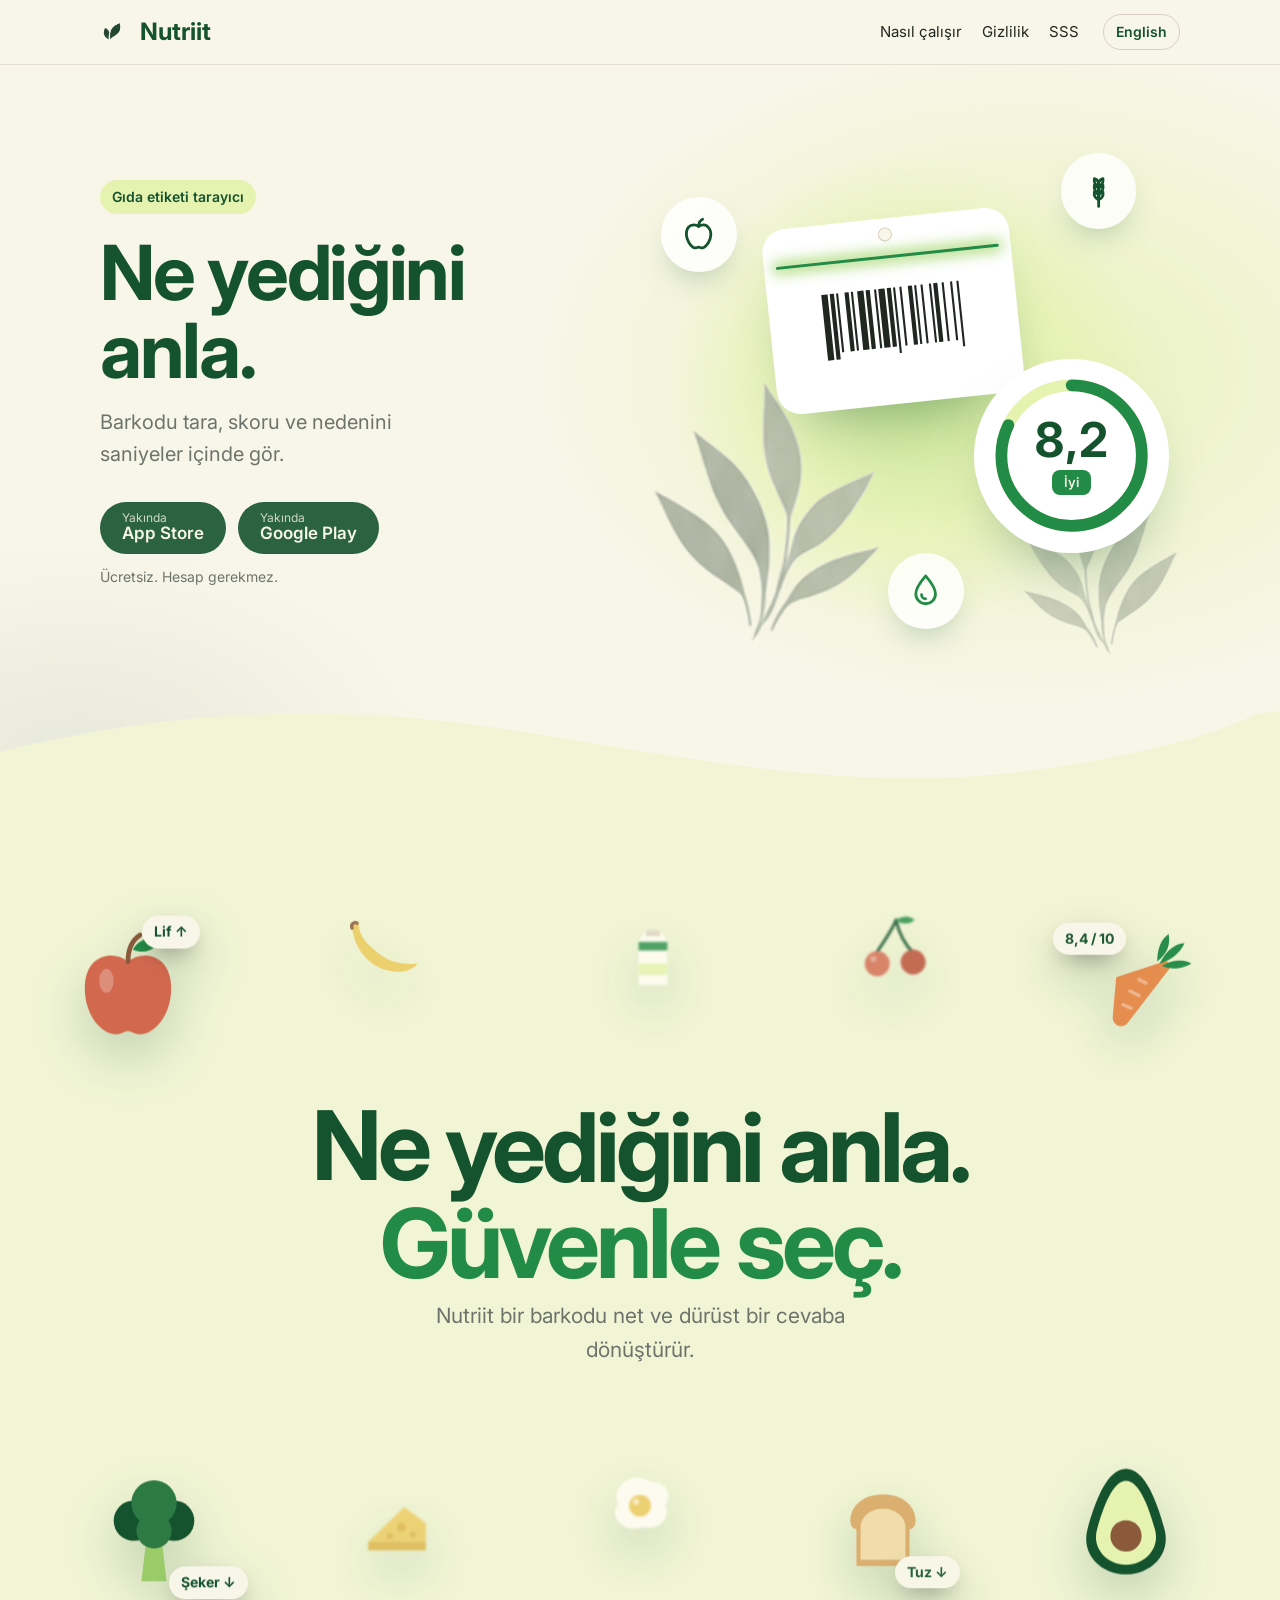
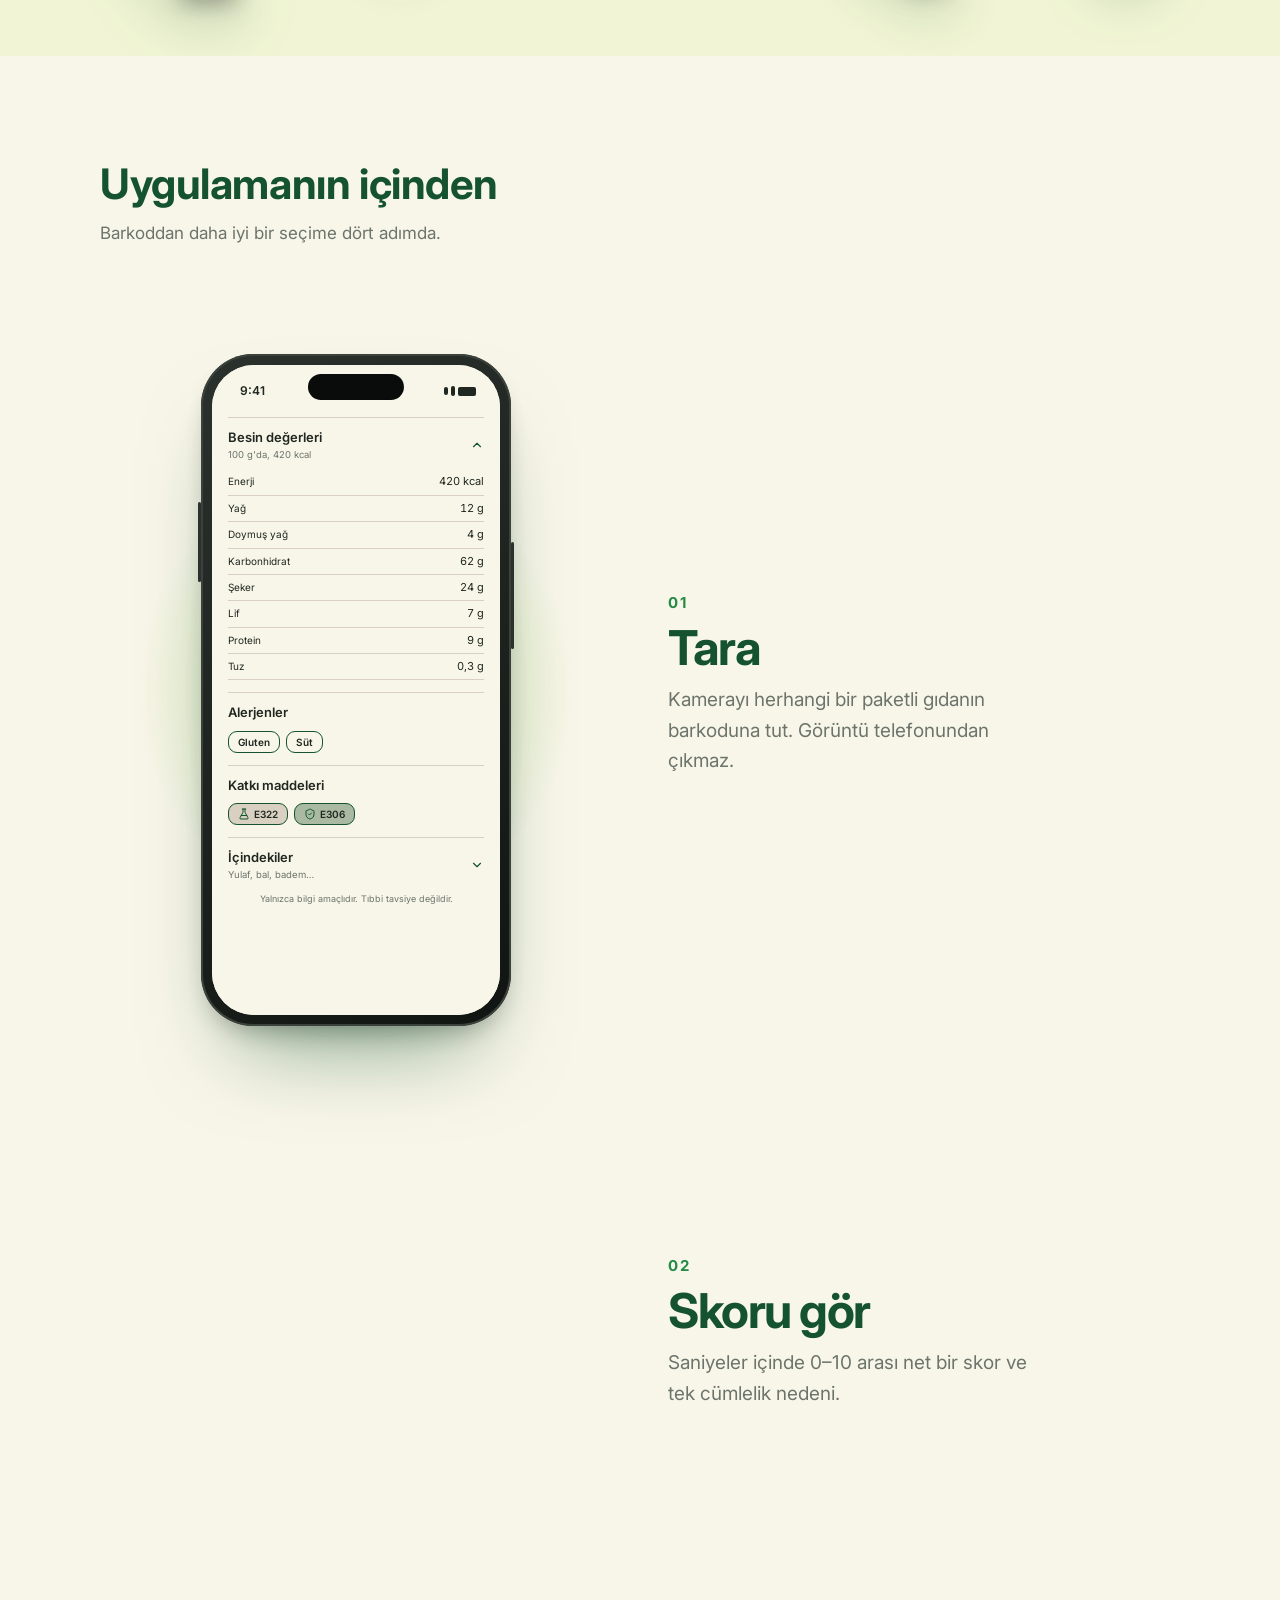
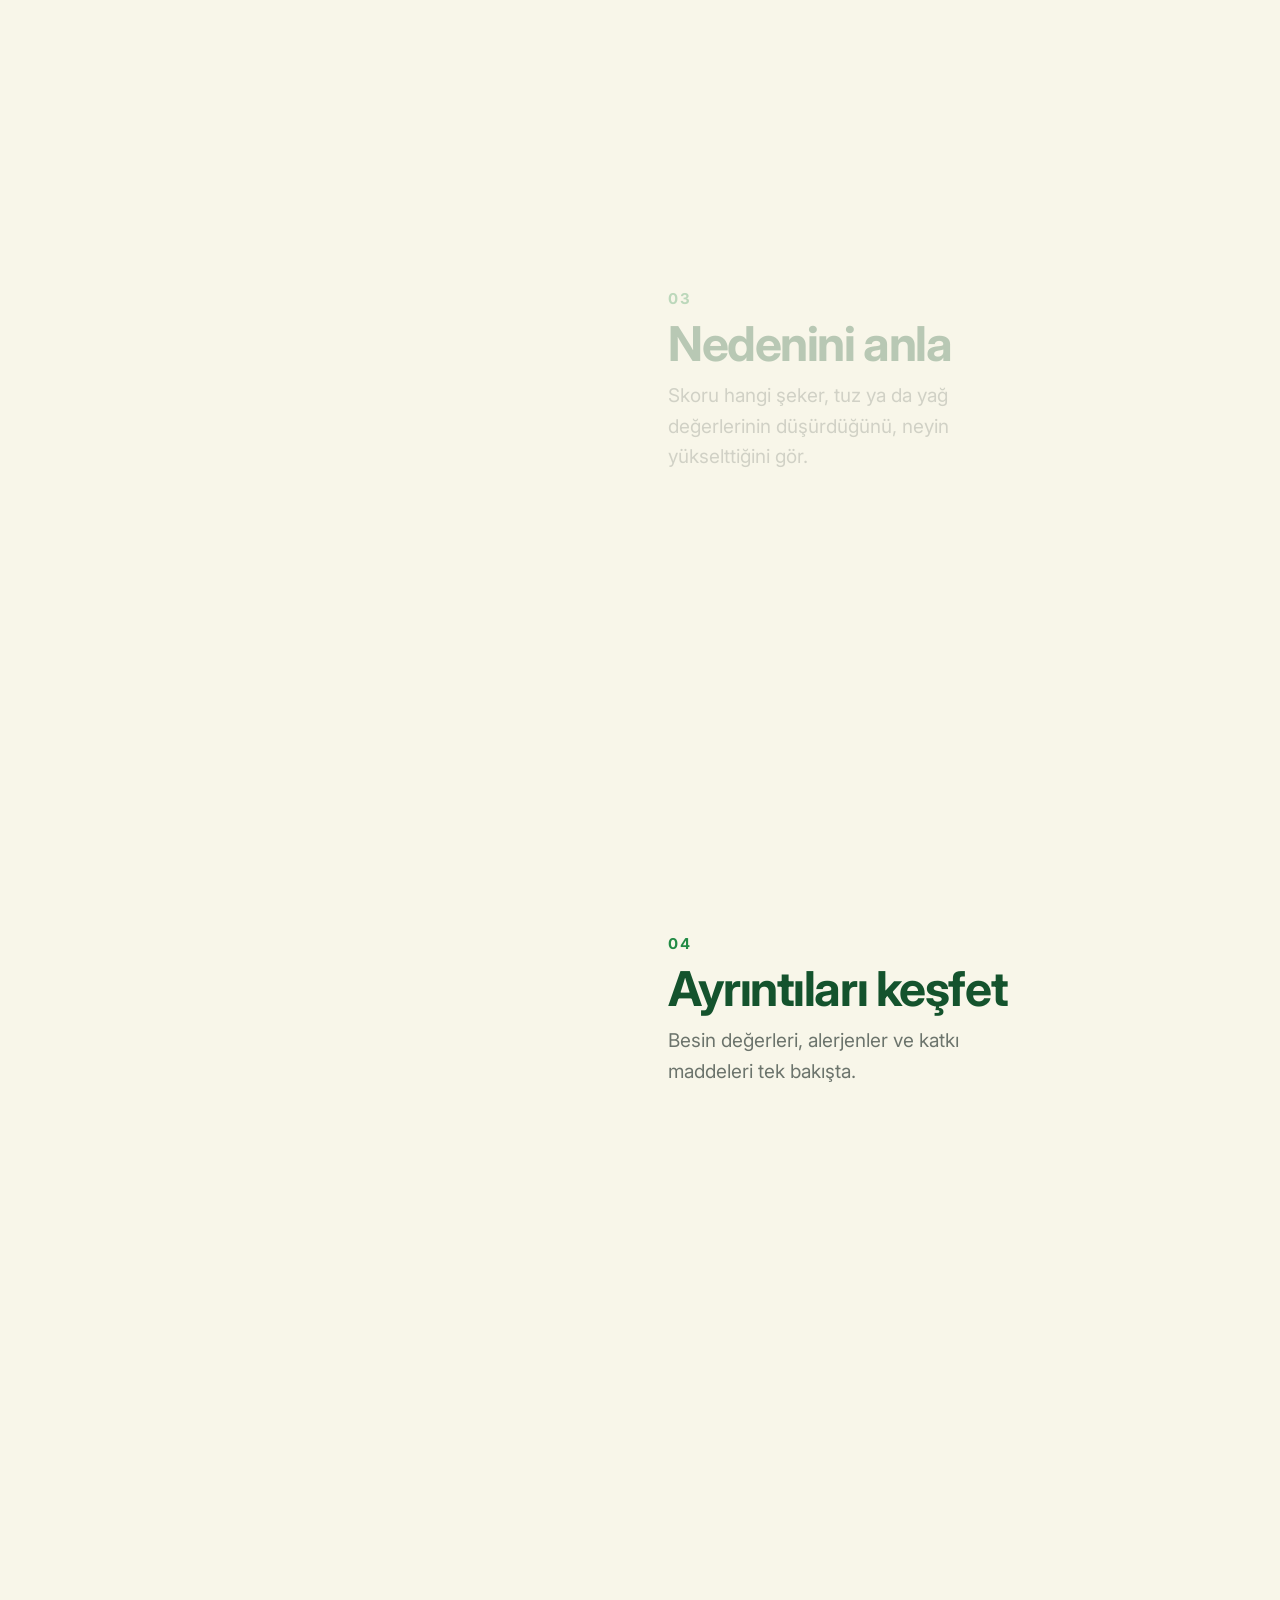
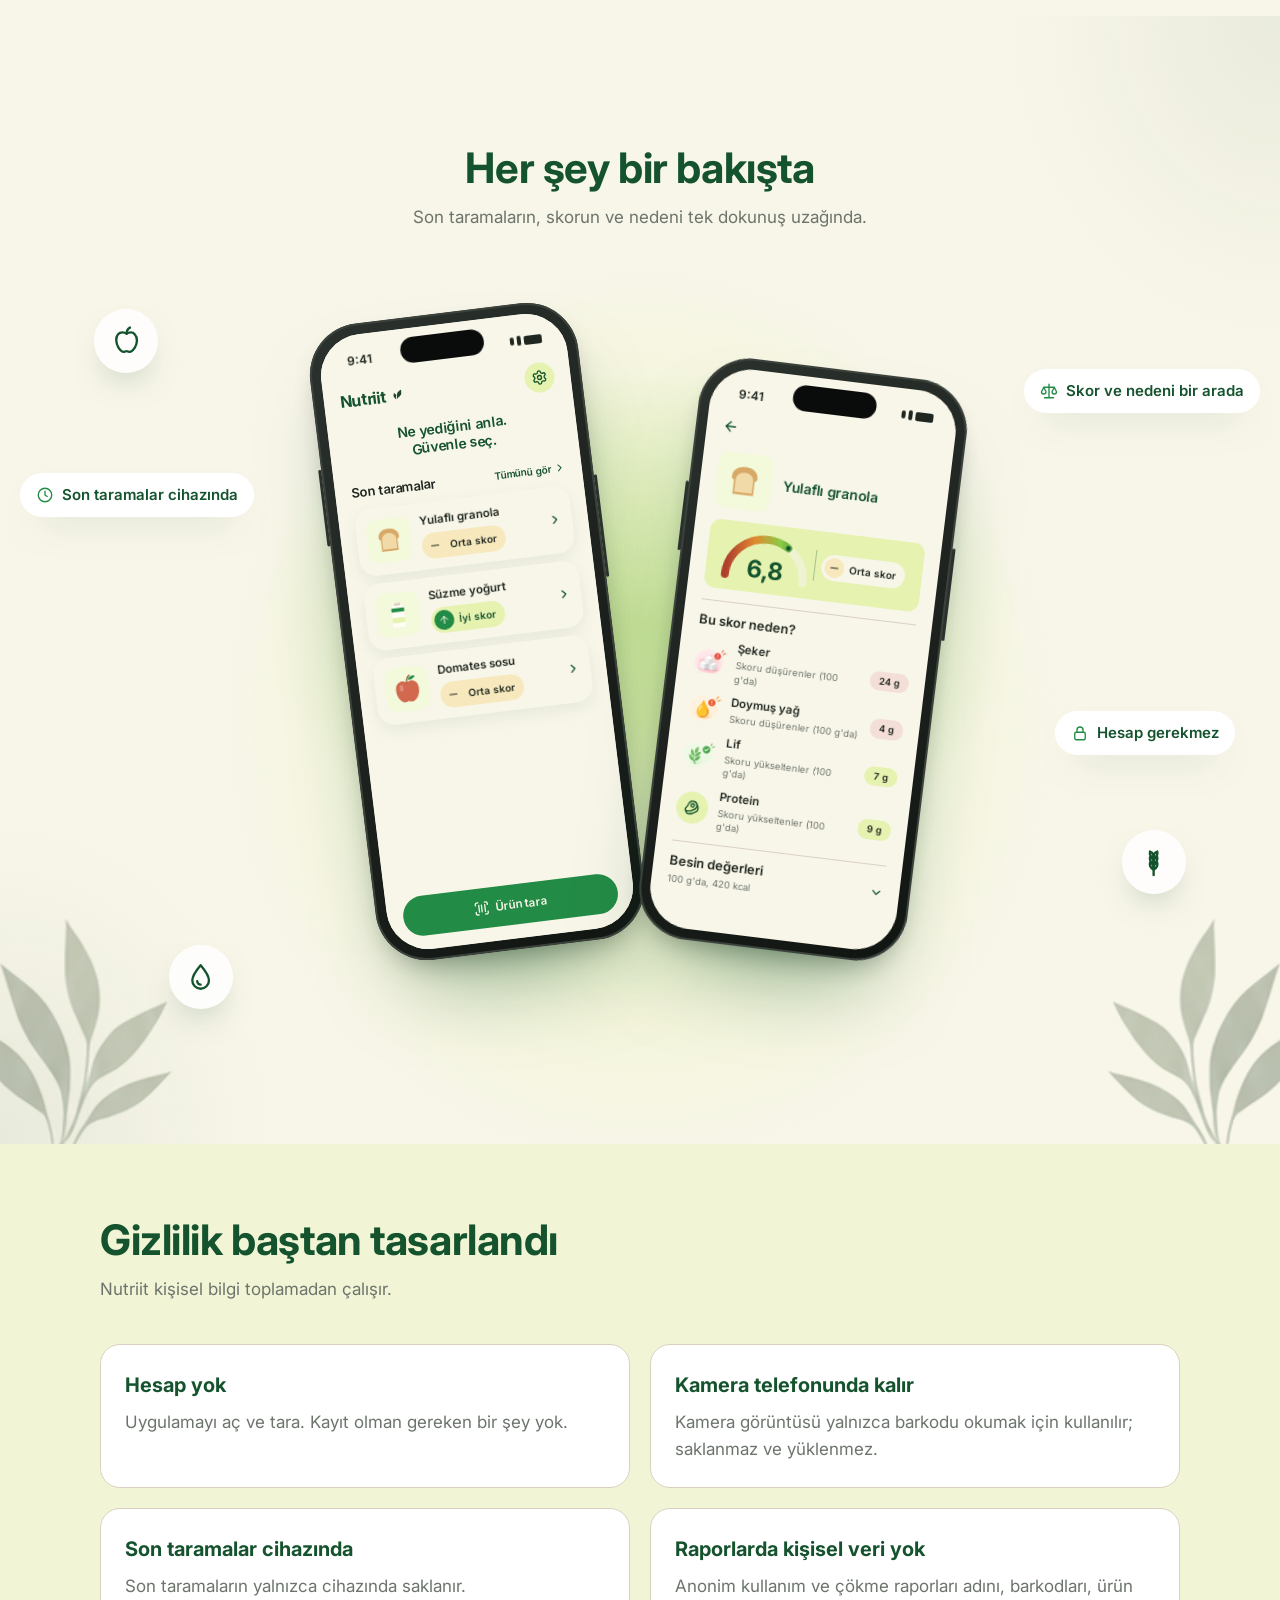
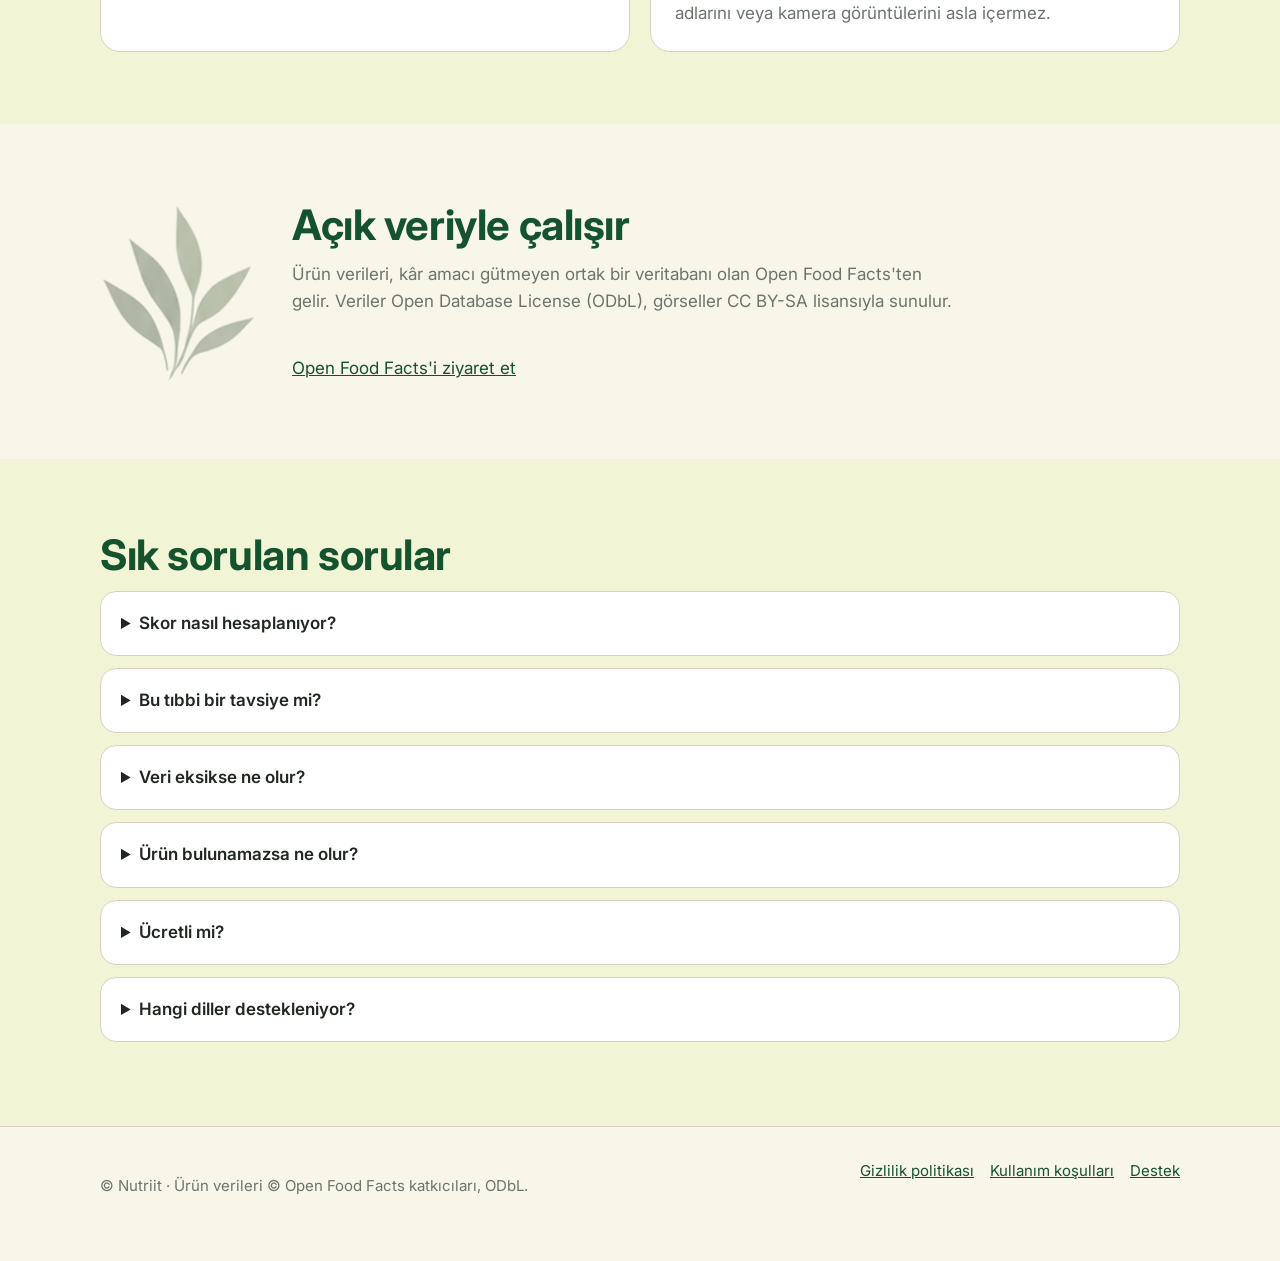
==== commit 761a5f34: "refactor: update mini app UI styles and add asset icons" ====
--- a/tr/index.html
+++ b/tr/index.html
@@ -80,69 +80,27 @@
       <p class="section-lead">Barkoddan daha iyi bir seçime dört adımda.</p>
     </div>
     <div class="tour-grid">
-      <div class="tour-sticky"><div class="tour-glow"></div><div class="iphone big"><div class="iphone-screen"><div class="tour-screen" data-screen="0"><div class="m-screen m-scanner"><div class="sb dark"><span>9:41</span><span class="sb-icons"><i></i><i></i><i></i></span></div>
-  <div class="m-cam"><span class="blob b1"></span><span class="blob b2"></span><span class="blob b3"></span></div>
-  <div class="m-top"><span class="m-round"><svg class="ui-icon " viewBox="0 0 24 24" fill="none" stroke="currentColor" stroke-width="1.8" stroke-linecap="round" stroke-linejoin="round" aria-hidden="true"><path d="M6 6l12 12M18 6 6 18"/></svg></span><span class="m-round"><svg class="ui-icon " viewBox="0 0 24 24" fill="none" stroke="currentColor" stroke-width="1.8" stroke-linecap="round" stroke-linejoin="round" aria-hidden="true"><path d="M8 3h8v4l-2 3v11h-4V10L8 7Z"/><path d="M12 13v2"/></svg></span></div>
-  <div class="m-frame"><svg viewBox="0 0 100 86" preserveAspectRatio="none" class="m-corners"><path d="M2 26V12A10 10 0 0 1 12 2h14M74 2h14a10 10 0 0 1 10 10v14M98 60v14a10 10 0 0 1-10 10H74M26 84H12A10 10 0 0 1 2 74V60" fill="none" stroke="#F8F6E9" stroke-width="2.4" stroke-linecap="round"/></svg>
-    <div class="m-code"><i style="width:3px"></i><i style="width:1px"></i><i style="width:2px"></i><i style="width:1px"></i><i style="width:1px"></i><i style="width:3px"></i><i style="width:2px"></i><i style="width:1px"></i><i style="width:1px"></i><i style="width:2px"></i><i style="width:3px"></i><i style="width:1px"></i><i style="width:2px"></i><i style="width:2px"></i><i style="width:1px"></i><i style="width:1px"></i><i style="width:3px"></i><i style="width:1px"></i><i style="width:2px"></i><i style="width:1px"></i><i style="width:1px"></i><i style="width:2px"></i><i style="width:1px"></i><i style="width:3px"></i><i style="width:2px"></i><i style="width:1px"></i></div><span class="m-scanline"></span></div>
-  <div class="m-sheet"><span class="m-spin"></span><p>Ürün aranıyor…</p></div>
-</div></div><div class="tour-screen" data-screen="1"><div class="m-screen m-detail"><div class="sb"><span>9:41</span><span class="sb-icons"><i></i><i></i><i></i></span></div><div class="m-scroll">
-  <div class="m-hero"><div class="m-box"><img src="../assets/leaf-mark.png" alt=""><span></span></div></div>
-  <p class="m-name">Yulaflı granola</p><p class="m-brand">Kahvaltılık gevrek</p>
-  <div class="m-scorecard"><span class="m-leafc"><img src="../assets/leaf-mark.png" alt=""></span>
-    <span class="m-col"><small>Besin skoru</small><span class="m-big"><b data-count="6.8">6,8</b> / 10</span><span class="m-chip fair">Orta</span><em>Skoru en çok şeker düşürdü.</em></span></div>
-  <div class="m-acc" style="--i:0"><span class="m-ic"><svg class="ui-icon " viewBox="0 0 24 24" fill="none" stroke="currentColor" stroke-width="1.8" stroke-linecap="round" stroke-linejoin="round" aria-hidden="true"><path d="M12 3 2 20h20Z"/><path d="M12 10v4M12 17h.01"/></svg></span><span class="m-col"><b>Alerjenler</b><small>Gluten, süt</small></span><svg class="ui-icon m-chev" viewBox="0 0 24 24" fill="none" stroke="currentColor" stroke-width="1.8" stroke-linecap="round" stroke-linejoin="round" aria-hidden="true"><path d="m6 9 6 6 6-6"/></svg></div><div class="m-acc" style="--i:1"><span class="m-ic"><svg class="ui-icon " viewBox="0 0 24 24" fill="none" stroke="currentColor" stroke-width="1.8" stroke-linecap="round" stroke-linejoin="round" aria-hidden="true"><path d="M12 3v18M6 21h12M5 7h14M5 7l-3 6a3 3 0 0 0 6 0ZM19 7l-3 6a3 3 0 0 0 6 0Z"/></svg></span><span class="m-col"><b>Neden bu skor?</b></span><svg class="ui-icon m-chev" viewBox="0 0 24 24" fill="none" stroke="currentColor" stroke-width="1.8" stroke-linecap="round" stroke-linejoin="round" aria-hidden="true"><path d="m6 9 6 6 6-6"/></svg></div><div class="m-acc" style="--i:2"><span class="m-ic"><svg class="ui-icon " viewBox="0 0 24 24" fill="none" stroke="currentColor" stroke-width="1.8" stroke-linecap="round" stroke-linejoin="round" aria-hidden="true"><path d="M5 20V11M12 20V4M19 20v-7"/></svg></span><span class="m-col"><b>Besin değerleri</b></span><svg class="ui-icon m-chev" viewBox="0 0 24 24" fill="none" stroke="currentColor" stroke-width="1.8" stroke-linecap="round" stroke-linejoin="round" aria-hidden="true"><path d="m6 9 6 6 6-6"/></svg></div><div class="m-acc" style="--i:3"><span class="m-ic"><svg class="ui-icon " viewBox="0 0 24 24" fill="none" stroke="currentColor" stroke-width="1.8" stroke-linecap="round" stroke-linejoin="round" aria-hidden="true"><path d="M6 3h9l4 4v14H6Z"/><path d="M9 12h6M9 16h6"/></svg></span><span class="m-col"><b>İçindekiler</b><small>Yulaf, bal, badem…</small></span><svg class="ui-icon m-chev" viewBox="0 0 24 24" fill="none" stroke="currentColor" stroke-width="1.8" stroke-linecap="round" stroke-linejoin="round" aria-hidden="true"><path d="m6 9 6 6 6-6"/></svg></div><div class="m-acc" style="--i:4"><span class="m-ic"><svg class="ui-icon " viewBox="0 0 24 24" fill="none" stroke="currentColor" stroke-width="1.8" stroke-linecap="round" stroke-linejoin="round" aria-hidden="true"><path d="M7 7h13l-4-4M17 17H4l4 4"/></svg></span><span class="m-col"><b>Karşılaştırılabilir ürünler</b><small>2 karşılaştırılabilir ürün</small></span><svg class="ui-icon m-chev" viewBox="0 0 24 24" fill="none" stroke="currentColor" stroke-width="1.8" stroke-linecap="round" stroke-linejoin="round" aria-hidden="true"><path d="m6 9 6 6 6-6"/></svg></div>
-</div></div></div><div class="tour-screen" data-screen="2"><div class="m-screen m-detail"><div class="sb"><span>9:41</span><span class="sb-icons"><i></i><i></i><i></i></span></div><div class="m-scroll m-shift">
-  <div class="m-scorecard"><span class="m-leafc"><img src="../assets/leaf-mark.png" alt=""></span>
-    <span class="m-col"><small>Besin skoru</small><span class="m-big"><b >6,8</b> / 10</span><span class="m-chip fair">Orta</span><em>Skoru en çok şeker düşürdü.</em></span></div>
-  <div class="m-acc" style="--i:0"><span class="m-ic"><svg class="ui-icon " viewBox="0 0 24 24" fill="none" stroke="currentColor" stroke-width="1.8" stroke-linecap="round" stroke-linejoin="round" aria-hidden="true"><path d="M12 3 2 20h20Z"/><path d="M12 10v4M12 17h.01"/></svg></span><span class="m-col"><b>Alerjenler</b><small>Gluten, süt</small></span><svg class="ui-icon m-chev" viewBox="0 0 24 24" fill="none" stroke="currentColor" stroke-width="1.8" stroke-linecap="round" stroke-linejoin="round" aria-hidden="true"><path d="m6 9 6 6 6-6"/></svg></div><div class="m-acc open" style="--i:1"><span class="m-ic"><svg class="ui-icon " viewBox="0 0 24 24" fill="none" stroke="currentColor" stroke-width="1.8" stroke-linecap="round" stroke-linejoin="round" aria-hidden="true"><path d="M12 3v18M6 21h12M5 7h14M5 7l-3 6a3 3 0 0 0 6 0ZM19 7l-3 6a3 3 0 0 0 6 0Z"/></svg></span><span class="m-col"><b>Neden bu skor?</b></span><svg class="ui-icon m-chev" viewBox="0 0 24 24" fill="none" stroke="currentColor" stroke-width="1.8" stroke-linecap="round" stroke-linejoin="round" aria-hidden="true"><path d="m6 9 6 6 6-6"/></svg></div><div class="m-why"><p class="m-gh neg">Skoru düşürenler</p><div class="m-factor neg" style="--i:0"><span class="m-fc"><svg class="ui-icon " viewBox="0 0 24 24" fill="none" stroke="currentColor" stroke-width="1.8" stroke-linecap="round" stroke-linejoin="round" aria-hidden="true"><circle cx="12" cy="12" r="4"/><path d="M8.5 9.5 4 7l1 5M15.5 14.5 20 17l-1-5"/></svg></span><span class="m-col"><b>Şeker: 24 g</b><small>(100 g'da)</small></span><span class="m-meter"><i style="--w:78%"></i></span></div><div class="m-factor neg" style="--i:1"><span class="m-fc"><svg class="ui-icon " viewBox="0 0 24 24" fill="none" stroke="currentColor" stroke-width="1.8" stroke-linecap="round" stroke-linejoin="round" aria-hidden="true"><path d="M12 3s-6 7-6 11a6 6 0 0 0 12 0c0-4-6-11-6-11Z"/></svg></span><span class="m-col"><b>Doymuş yağ: 4 g</b><small>(100 g'da)</small></span><span class="m-meter"><i style="--w:46%"></i></span></div><p class="m-gh pos">Skoru yükseltenler</p><div class="m-factor pos" style="--i:2"><span class="m-fc"><svg class="ui-icon " viewBox="0 0 24 24" fill="none" stroke="currentColor" stroke-width="1.8" stroke-linecap="round" stroke-linejoin="round" aria-hidden="true"><path d="M12 21V6"/><path d="M12 10c-2-1-3-3-2.6-5 2 .6 3 2.4 2.6 5ZM12 10c2-1 3-3 2.6-5-2 .6-3 2.4-2.6 5ZM12 15c-2-1-3-3-2.6-5 2 .6 3 2.4 2.6 5ZM12 15c2-1 3-3 2.6-5-2 .6-3 2.4-2.6 5Z"/></svg></span><span class="m-col"><b>Lif: 7 g</b><small>(100 g'da)</small></span><span class="m-meter"><i style="--w:62%"></i></span></div><div class="m-factor pos" style="--i:3"><span class="m-fc"><svg class="ui-icon " viewBox="0 0 24 24" fill="none" stroke="currentColor" stroke-width="1.8" stroke-linecap="round" stroke-linejoin="round" aria-hidden="true"><path d="M6 9c2-4 9-5 12-1s1 10-5 10-9-4-7-9Z"/><circle cx="13" cy="12" r="2"/></svg></span><span class="m-col"><b>Protein: 9 g</b><small>(100 g'da)</small></span><span class="m-meter"><i style="--w:54%"></i></span></div></div><div class="m-acc" style="--i:2"><span class="m-ic"><svg class="ui-icon " viewBox="0 0 24 24" fill="none" stroke="currentColor" stroke-width="1.8" stroke-linecap="round" stroke-linejoin="round" aria-hidden="true"><path d="M5 20V11M12 20V4M19 20v-7"/></svg></span><span class="m-col"><b>Besin değerleri</b></span><svg class="ui-icon m-chev" viewBox="0 0 24 24" fill="none" stroke="currentColor" stroke-width="1.8" stroke-linecap="round" stroke-linejoin="round" aria-hidden="true"><path d="m6 9 6 6 6-6"/></svg></div><div class="m-acc" style="--i:3"><span class="m-ic"><svg class="ui-icon " viewBox="0 0 24 24" fill="none" stroke="currentColor" stroke-width="1.8" stroke-linecap="round" stroke-linejoin="round" aria-hidden="true"><path d="M6 3h9l4 4v14H6Z"/><path d="M9 12h6M9 16h6"/></svg></span><span class="m-col"><b>İçindekiler</b><small>Yulaf, bal, badem…</small></span><svg class="ui-icon m-chev" viewBox="0 0 24 24" fill="none" stroke="currentColor" stroke-width="1.8" stroke-linecap="round" stroke-linejoin="round" aria-hidden="true"><path d="m6 9 6 6 6-6"/></svg></div><div class="m-acc" style="--i:4"><span class="m-ic"><svg class="ui-icon " viewBox="0 0 24 24" fill="none" stroke="currentColor" stroke-width="1.8" stroke-linecap="round" stroke-linejoin="round" aria-hidden="true"><path d="M7 7h13l-4-4M17 17H4l4 4"/></svg></span><span class="m-col"><b>Karşılaştırılabilir ürünler</b><small>2 karşılaştırılabilir ürün</small></span><svg class="ui-icon m-chev" viewBox="0 0 24 24" fill="none" stroke="currentColor" stroke-width="1.8" stroke-linecap="round" stroke-linejoin="round" aria-hidden="true"><path d="m6 9 6 6 6-6"/></svg></div>
-</div></div></div><div class="tour-screen" data-screen="3"><div class="m-screen m-detail"><div class="sb"><span>9:41</span><span class="sb-icons"><i></i><i></i><i></i></span></div><div class="m-scroll m-shift2">
-  <div class="m-scorecard"><span class="m-leafc"><img src="../assets/leaf-mark.png" alt=""></span>
-    <span class="m-col"><small>Besin skoru</small><span class="m-big"><b >6,8</b> / 10</span><span class="m-chip fair">Orta</span><em>Skoru en çok şeker düşürdü.</em></span></div>
-  <div class="m-acc open"><span class="m-ic"><svg class="ui-icon " viewBox="0 0 24 24" fill="none" stroke="currentColor" stroke-width="1.8" stroke-linecap="round" stroke-linejoin="round" aria-hidden="true"><path d="M7 7h13l-4-4M17 17H4l4 4"/></svg></span><span class="m-col"><b>Karşılaştırılabilir ürünler</b><small>2 karşılaştırılabilir ürün</small></span><svg class="ui-icon m-chev" viewBox="0 0 24 24" fill="none" stroke="currentColor" stroke-width="1.8" stroke-linecap="round" stroke-linejoin="round" aria-hidden="true"><path d="m6 9 6 6 6-6"/></svg></div>
-  <div class="m-alts"><div class="m-card m-alt" style="--i:0"><span class="m-thumb"><svg viewBox="0 0 100 100" class="food-art" aria-hidden="true"><path d="M18 40c0-16 14-26 32-26s32 10 32 26c0 6-4 8-6 8v36H24V48c-2 0-6-2-6-8Z" fill="var(--f-tan)"/><path d="M28 46c0-10 10-18 22-18s22 8 22 18v32H28Z" fill="#F1D9A8"/></svg></span><span class="m-col"><b>Sade yulaf ezmesi</b><span class="m-badge">8,6 / 10 · İyi</span><small>100 g'da daha az şeker</small></span><svg class="ui-icon m-chev" viewBox="0 0 24 24" fill="none" stroke="currentColor" stroke-width="1.8" stroke-linecap="round" stroke-linejoin="round" aria-hidden="true"><path d="m9 6 6 6-6 6"/></svg></div><div class="m-card m-alt" style="--i:1"><span class="m-thumb"><svg viewBox="0 0 100 100" class="food-art" aria-hidden="true"><path d="M10 70 60 22l30 22v26Z" fill="var(--f-yellow)"/><path d="M10 70h80v12H10Z" fill="#D9AE3F"/><circle cx="56" cy="50" r="6" fill="#D9AE3F"/><circle cx="72" cy="60" r="4" fill="#D9AE3F"/><circle cx="40" cy="62" r="4" fill="#D9AE3F"/></svg></span><span class="m-col"><b>Fındıklı müsli</b><span class="m-badge">7,4 / 10 · İyi</span><small>100 g'da daha fazla lif</small></span><svg class="ui-icon m-chev" viewBox="0 0 24 24" fill="none" stroke="currentColor" stroke-width="1.8" stroke-linecap="round" stroke-linejoin="round" aria-hidden="true"><path d="m9 6 6 6-6 6"/></svg></div></div>
-</div></div></div></div><span class="island"></span></div></div>
+      <div class="tour-sticky"><div class="tour-glow"></div><div class="iphone big"><div class="iphone-screen"><div class="tour-screen" data-screen="0"><div class="m-screen m-scanner"><div class="sb dark"><span>9:41</span><span class="sb-icons"><i></i><i></i><i></i></span></div><div class="m-cam"><span class="blob b1"></span><span class="blob b2"></span><span class="blob b3"></span></div><div class="m-top"><span class="m-round"><svg class="ui-icon " viewBox="0 0 24 24" fill="none" stroke="currentColor" stroke-width="2" stroke-linecap="round" stroke-linejoin="round" aria-hidden="true"><path d="M18 6 6 18"/><path d="m6 6 12 12"/></svg></span><span class="m-round"><svg class="ui-icon " viewBox="0 0 24 24" fill="none" stroke="currentColor" stroke-width="2" stroke-linecap="round" stroke-linejoin="round" aria-hidden="true"><path d="M18 6c0 2-2 2-2 4v10a2 2 0 0 1-2 2h-4a2 2 0 0 1-2-2V10c0-2-2-2-2-4V2h12z"/><path d="M6 6h12"/><path d="M12 12h.01"/></svg></span></div><div class="m-frame"><svg viewBox="0 0 280 240" class="m-corners" aria-hidden="true"><path d="M1.5 83.1V25.5A24 24 0 0 1 25.5 1.5h69.6M184.9 1.5h69.6a24 24 0 0 1 24 24v57.6M278.5 156.9v57.6a24 24 0 0 1-24 24h-69.6M95.1 238.5H25.5a24 24 0 0 1-24-24v-57.6" fill="none" stroke="#8CCB45" stroke-width="3" stroke-linecap="round"/></svg><div class="m-code"><i style="width:3px"></i><i style="width:1px"></i><i style="width:2px"></i><i style="width:1px"></i><i style="width:1px"></i><i style="width:3px"></i><i style="width:2px"></i><i style="width:1px"></i><i style="width:1px"></i><i style="width:2px"></i><i style="width:3px"></i><i style="width:1px"></i><i style="width:2px"></i><i style="width:2px"></i><i style="width:1px"></i><i style="width:1px"></i><i style="width:3px"></i><i style="width:1px"></i><i style="width:2px"></i><i style="width:1px"></i><i style="width:1px"></i><i style="width:2px"></i><i style="width:1px"></i><i style="width:3px"></i><i style="width:2px"></i><i style="width:1px"></i></div><span class="m-scanline"></span></div><div class="m-sheet"><span class="m-spin"></span><p>Ürün aranıyor…</p></div></div></div><div class="tour-screen" data-screen="1"><div class="m-screen m-detail"><div class="sb"><span>9:41</span><span class="sb-icons"><i></i><i></i><i></i></span></div><div class="m-scroll"><div class="m-appbar"><svg class="ui-icon " viewBox="0 0 24 24" fill="none" stroke="currentColor" stroke-width="2" stroke-linecap="round" stroke-linejoin="round" aria-hidden="true"><path d="m12 19-7-7 7-7"/><path d="M19 12H5"/></svg></div><div class="m-head"><span class="m-thumb"><svg viewBox="0 0 100 100" class="food-art" aria-hidden="true"><path d="M18 40c0-16 14-26 32-26s32 10 32 26c0 6-4 8-6 8v36H24V48c-2 0-6-2-6-8Z" fill="var(--f-tan)"/><path d="M28 46c0-10 10-18 22-18s22 8 22 18v32H28Z" fill="#F1D9A8"/></svg></span><p class="m-name">Yulaflı granola</p></div><div class="m-scorecard"><span><span class="m-gauge" style="--p:68"><svg viewBox="0 0 124 68" aria-hidden="true"><defs><linearGradient id="g-arc" x1="0" x2="1" y1="0" y2="0"><stop offset="0" stop-color="#AE3F2D"/><stop offset=".33" stop-color="#E0892E"/><stop offset=".66" stop-color="#8CCB45"/><stop offset="1" stop-color="#1E7A3D"/></linearGradient></defs><path d="M5.7 62a56.3 56.3 0 0 1 112.6 0" fill="none" stroke="#F8F6E9" stroke-opacity=".6" stroke-width="11.4" stroke-linecap="round"/><path class="m-arc" d="M5.7 62a56.3 56.3 0 0 1 112.6 0" pathLength="100" fill="none" stroke="url(#g-arc)" stroke-width="11.4" stroke-linecap="round"/><circle class="m-dot" cx="92.2" cy="14.5" r="3.4" fill="#14532D"/></svg><b data-count="6.8">6,8</b></span></span><i class="m-divider"></i><span><span class="m-rate fair on-ivory"><i><svg class="ui-icon " viewBox="0 0 24 24" fill="none" stroke="currentColor" stroke-width="2" stroke-linecap="round" stroke-linejoin="round" aria-hidden="true"><path d="M5 12h14"/></svg></i>Orta skor</span></span></div><div class="m-sec"><h4>Bu skor neden?</h4><div class="m-factor" style="--i:0"><span class="m-fv"><img src="../assets/factor-sugar.png" alt=""></span><span class="m-col"><b>Şeker</b><small>Skoru düşürenler (100 g'da)</small></span><span class="m-val neg">24 g</span></div><div class="m-factor" style="--i:1"><span class="m-fv"><img src="../assets/factor-fat.png" alt=""></span><span class="m-col"><b>Doymuş yağ</b><small>Skoru düşürenler (100 g'da)</small></span><span class="m-val neg">4 g</span></div><div class="m-factor" style="--i:2"><span class="m-fv"><img src="../assets/factor-fiber.png" alt=""></span><span class="m-col"><b>Lif</b><small>Skoru yükseltenler (100 g'da)</small></span><span class="m-val pos">7 g</span></div><div class="m-factor" style="--i:3"><span class="m-fv pos"><svg class="ui-icon " viewBox="0 0 24 24" fill="none" stroke="currentColor" stroke-width="2" stroke-linecap="round" stroke-linejoin="round" aria-hidden="true"><circle cx="12.5" cy="8.5" r="2.5"/><path d="M12.5 2a6.5 6.5 0 0 0-6.22 4.6c-1.1 3.13-.78 3.9-3.18 6.08A3 3 0 0 0 5 18c4 0 8.4-1.8 11.4-4.3A6.5 6.5 0 0 0 12.5 2Z"/><path d="m18.5 6 2.19 4.5a6.48 6.48 0 0 1 .31 2 6.49 6.49 0 0 1-2.6 5.2C15.4 20.2 11 22 7 22a3 3 0 0 1-2.68-1.66L2.4 16.5"/></svg></span><span class="m-col"><b>Protein</b><small>Skoru yükseltenler (100 g'da)</small></span><span class="m-val pos">9 g</span></div></div><div class="m-exp"><span class="m-col"><b>Besin değerleri</b><small>100 g'da, 420 kcal</small></span><svg class="ui-icon m-chev" viewBox="0 0 24 24" fill="none" stroke="currentColor" stroke-width="2" stroke-linecap="round" stroke-linejoin="round" aria-hidden="true"><path d="m6 9 6 6 6-6"/></svg></div></div></div></div><div class="tour-screen" data-screen="2"><div class="m-screen m-detail"><div class="sb"><span>9:41</span><span class="sb-icons"><i></i><i></i><i></i></span></div><div class="m-scroll m-shift"><div class="m-scorecard"><span><span class="m-gauge" style="--p:68"><svg viewBox="0 0 124 68" aria-hidden="true"><defs><linearGradient id="g-arc" x1="0" x2="1" y1="0" y2="0"><stop offset="0" stop-color="#AE3F2D"/><stop offset=".33" stop-color="#E0892E"/><stop offset=".66" stop-color="#8CCB45"/><stop offset="1" stop-color="#1E7A3D"/></linearGradient></defs><path d="M5.7 62a56.3 56.3 0 0 1 112.6 0" fill="none" stroke="#F8F6E9" stroke-opacity=".6" stroke-width="11.4" stroke-linecap="round"/><path class="m-arc" d="M5.7 62a56.3 56.3 0 0 1 112.6 0" pathLength="100" fill="none" stroke="url(#g-arc)" stroke-width="11.4" stroke-linecap="round"/><circle class="m-dot" cx="92.2" cy="14.5" r="3.4" fill="#14532D"/></svg><b>6,8</b></span></span><i class="m-divider"></i><span><span class="m-rate fair on-ivory"><i><svg class="ui-icon " viewBox="0 0 24 24" fill="none" stroke="currentColor" stroke-width="2" stroke-linecap="round" stroke-linejoin="round" aria-hidden="true"><path d="M5 12h14"/></svg></i>Orta skor</span></span></div><div class="m-sec"><h4>Bu skor neden?</h4><div class="m-factor" style="--i:0"><span class="m-fv"><img src="../assets/factor-sugar.png" alt=""></span><span class="m-col"><b>Şeker</b><small>Skoru düşürenler (100 g'da)</small></span><span class="m-val neg">24 g</span></div><div class="m-factor" style="--i:1"><span class="m-fv"><img src="../assets/factor-fat.png" alt=""></span><span class="m-col"><b>Doymuş yağ</b><small>Skoru düşürenler (100 g'da)</small></span><span class="m-val neg">4 g</span></div><div class="m-factor" style="--i:2"><span class="m-fv"><img src="../assets/factor-fiber.png" alt=""></span><span class="m-col"><b>Lif</b><small>Skoru yükseltenler (100 g'da)</small></span><span class="m-val pos">7 g</span></div><div class="m-factor" style="--i:3"><span class="m-fv pos"><svg class="ui-icon " viewBox="0 0 24 24" fill="none" stroke="currentColor" stroke-width="2" stroke-linecap="round" stroke-linejoin="round" aria-hidden="true"><circle cx="12.5" cy="8.5" r="2.5"/><path d="M12.5 2a6.5 6.5 0 0 0-6.22 4.6c-1.1 3.13-.78 3.9-3.18 6.08A3 3 0 0 0 5 18c4 0 8.4-1.8 11.4-4.3A6.5 6.5 0 0 0 12.5 2Z"/><path d="m18.5 6 2.19 4.5a6.48 6.48 0 0 1 .31 2 6.49 6.49 0 0 1-2.6 5.2C15.4 20.2 11 22 7 22a3 3 0 0 1-2.68-1.66L2.4 16.5"/></svg></span><span class="m-col"><b>Protein</b><small>Skoru yükseltenler (100 g'da)</small></span><span class="m-val pos">9 g</span></div></div><div class="m-exp"><span class="m-col"><b>Besin değerleri</b><small>100 g'da, 420 kcal</small></span><svg class="ui-icon m-chev" viewBox="0 0 24 24" fill="none" stroke="currentColor" stroke-width="2" stroke-linecap="round" stroke-linejoin="round" aria-hidden="true"><path d="m6 9 6 6 6-6"/></svg></div><div class="m-sec"><h4>Alerjenler</h4><div class="m-chips"><span>Gluten</span><span>Süt</span></div></div><div class="m-exp"><span class="m-col"><b>İçindekiler</b><small>Yulaf, bal, badem…</small></span><svg class="ui-icon m-chev" viewBox="0 0 24 24" fill="none" stroke="currentColor" stroke-width="2" stroke-linecap="round" stroke-linejoin="round" aria-hidden="true"><path d="m6 9 6 6 6-6"/></svg></div></div></div></div><div class="tour-screen" data-screen="3"><div class="m-screen m-detail"><div class="sb"><span>9:41</span><span class="sb-icons"><i></i><i></i><i></i></span></div><div class="m-scroll m-shift"><div class="m-exp"><span class="m-col"><b>Besin değerleri</b><small>100 g'da, 420 kcal</small></span><svg class="ui-icon m-chev open" viewBox="0 0 24 24" fill="none" stroke="currentColor" stroke-width="2" stroke-linecap="round" stroke-linejoin="round" aria-hidden="true"><path d="m6 9 6 6 6-6"/></svg></div><div class="m-table"><div class="m-row"><span>Enerji</span><b>420 kcal</b></div><div class="m-row"><span>Yağ</span><b>12 g</b></div><div class="m-row"><span>Doymuş yağ</span><b>4 g</b></div><div class="m-row"><span>Karbonhidrat</span><b>62 g</b></div><div class="m-row"><span>Şeker</span><b>24 g</b></div><div class="m-row"><span>Lif</span><b>7 g</b></div><div class="m-row"><span>Protein</span><b>9 g</b></div><div class="m-row"><span>Tuz</span><b>0,3 g</b></div></div><div class="m-sec"><h4>Alerjenler</h4><div class="m-chips"><span>Gluten</span><span>Süt</span></div></div><div class="m-sec"><h4>Katkı maddeleri</h4><div class="m-chips"><span class="m-add other"><svg class="ui-icon " viewBox="0 0 24 24" fill="none" stroke="currentColor" stroke-width="2" stroke-linecap="round" stroke-linejoin="round" aria-hidden="true"><path d="M14 2v6a2 2 0 0 0 .245.96l5.51 10.08A2 2 0 0 1 18 22H6a2 2 0 0 1-1.755-2.96l5.51-10.08A2 2 0 0 0 10 8V2"/><path d="M6.453 15h11.094"/><path d="M8.5 2h7"/></svg>E322</span><span class="m-add guard"><svg class="ui-icon " viewBox="0 0 24 24" fill="none" stroke="currentColor" stroke-width="2" stroke-linecap="round" stroke-linejoin="round" aria-hidden="true"><path d="M20 13c0 5-3.5 7.5-7.66 8.95a1 1 0 0 1-.67-.01C7.5 20.5 4 18 4 13V6a1 1 0 0 1 1-1c2 0 4.5-1.2 6.24-2.72a1.17 1.17 0 0 1 1.52 0C14.51 3.81 17 5 19 5a1 1 0 0 1 1 1z"/><path d="m9 12 2 2 4-4"/></svg>E306</span></div></div><div class="m-exp"><span class="m-col"><b>İçindekiler</b><small>Yulaf, bal, badem…</small></span><svg class="ui-icon m-chev" viewBox="0 0 24 24" fill="none" stroke="currentColor" stroke-width="2" stroke-linecap="round" stroke-linejoin="round" aria-hidden="true"><path d="m6 9 6 6 6-6"/></svg></div><p class="m-note">Yalnızca bilgi amaçlıdır. Tıbbi tavsiye değildir.</p></div></div></div></div><span class="island"></span></div></div>
       <div class="tour-steps"><article class="tour-step" data-step="0">
       <span class="tour-num">01</span>
       <h3>Tara</h3>
       <p>Kamerayı herhangi bir paketli gıdanın barkoduna tut. Görüntü telefonundan çıkmaz.</p>
-      <div class="tour-inline"><div class="iphone small"><div class="iphone-screen"><div class="m-screen m-scanner"><div class="sb dark"><span>9:41</span><span class="sb-icons"><i></i><i></i><i></i></span></div>
-  <div class="m-cam"><span class="blob b1"></span><span class="blob b2"></span><span class="blob b3"></span></div>
-  <div class="m-top"><span class="m-round"><svg class="ui-icon " viewBox="0 0 24 24" fill="none" stroke="currentColor" stroke-width="1.8" stroke-linecap="round" stroke-linejoin="round" aria-hidden="true"><path d="M6 6l12 12M18 6 6 18"/></svg></span><span class="m-round"><svg class="ui-icon " viewBox="0 0 24 24" fill="none" stroke="currentColor" stroke-width="1.8" stroke-linecap="round" stroke-linejoin="round" aria-hidden="true"><path d="M8 3h8v4l-2 3v11h-4V10L8 7Z"/><path d="M12 13v2"/></svg></span></div>
-  <div class="m-frame"><svg viewBox="0 0 100 86" preserveAspectRatio="none" class="m-corners"><path d="M2 26V12A10 10 0 0 1 12 2h14M74 2h14a10 10 0 0 1 10 10v14M98 60v14a10 10 0 0 1-10 10H74M26 84H12A10 10 0 0 1 2 74V60" fill="none" stroke="#F8F6E9" stroke-width="2.4" stroke-linecap="round"/></svg>
-    <div class="m-code"><i style="width:3px"></i><i style="width:1px"></i><i style="width:2px"></i><i style="width:1px"></i><i style="width:1px"></i><i style="width:3px"></i><i style="width:2px"></i><i style="width:1px"></i><i style="width:1px"></i><i style="width:2px"></i><i style="width:3px"></i><i style="width:1px"></i><i style="width:2px"></i><i style="width:2px"></i><i style="width:1px"></i><i style="width:1px"></i><i style="width:3px"></i><i style="width:1px"></i><i style="width:2px"></i><i style="width:1px"></i><i style="width:1px"></i><i style="width:2px"></i><i style="width:1px"></i><i style="width:3px"></i><i style="width:2px"></i><i style="width:1px"></i></div><span class="m-scanline"></span></div>
-  <div class="m-sheet"><span class="m-spin"></span><p>Ürün aranıyor…</p></div>
-</div></div><span class="island"></span></div></div>
+      <div class="tour-inline"><div class="iphone small"><div class="iphone-screen"><div class="m-screen m-scanner"><div class="sb dark"><span>9:41</span><span class="sb-icons"><i></i><i></i><i></i></span></div><div class="m-cam"><span class="blob b1"></span><span class="blob b2"></span><span class="blob b3"></span></div><div class="m-top"><span class="m-round"><svg class="ui-icon " viewBox="0 0 24 24" fill="none" stroke="currentColor" stroke-width="2" stroke-linecap="round" stroke-linejoin="round" aria-hidden="true"><path d="M18 6 6 18"/><path d="m6 6 12 12"/></svg></span><span class="m-round"><svg class="ui-icon " viewBox="0 0 24 24" fill="none" stroke="currentColor" stroke-width="2" stroke-linecap="round" stroke-linejoin="round" aria-hidden="true"><path d="M18 6c0 2-2 2-2 4v10a2 2 0 0 1-2 2h-4a2 2 0 0 1-2-2V10c0-2-2-2-2-4V2h12z"/><path d="M6 6h12"/><path d="M12 12h.01"/></svg></span></div><div class="m-frame"><svg viewBox="0 0 280 240" class="m-corners" aria-hidden="true"><path d="M1.5 83.1V25.5A24 24 0 0 1 25.5 1.5h69.6M184.9 1.5h69.6a24 24 0 0 1 24 24v57.6M278.5 156.9v57.6a24 24 0 0 1-24 24h-69.6M95.1 238.5H25.5a24 24 0 0 1-24-24v-57.6" fill="none" stroke="#8CCB45" stroke-width="3" stroke-linecap="round"/></svg><div class="m-code"><i style="width:3px"></i><i style="width:1px"></i><i style="width:2px"></i><i style="width:1px"></i><i style="width:1px"></i><i style="width:3px"></i><i style="width:2px"></i><i style="width:1px"></i><i style="width:1px"></i><i style="width:2px"></i><i style="width:3px"></i><i style="width:1px"></i><i style="width:2px"></i><i style="width:2px"></i><i style="width:1px"></i><i style="width:1px"></i><i style="width:3px"></i><i style="width:1px"></i><i style="width:2px"></i><i style="width:1px"></i><i style="width:1px"></i><i style="width:2px"></i><i style="width:1px"></i><i style="width:3px"></i><i style="width:2px"></i><i style="width:1px"></i></div><span class="m-scanline"></span></div><div class="m-sheet"><span class="m-spin"></span><p>Ürün aranıyor…</p></div></div></div><span class="island"></span></div></div>
     </article><article class="tour-step" data-step="1">
       <span class="tour-num">02</span>
       <h3>Skoru gör</h3>
       <p>Saniyeler içinde 0–10 arası net bir skor ve tek cümlelik nedeni.</p>
-      <div class="tour-inline"><div class="iphone small"><div class="iphone-screen"><div class="m-screen m-detail"><div class="sb"><span>9:41</span><span class="sb-icons"><i></i><i></i><i></i></span></div><div class="m-scroll">
-  <div class="m-hero"><div class="m-box"><img src="../assets/leaf-mark.png" alt=""><span></span></div></div>
-  <p class="m-name">Yulaflı granola</p><p class="m-brand">Kahvaltılık gevrek</p>
-  <div class="m-scorecard"><span class="m-leafc"><img src="../assets/leaf-mark.png" alt=""></span>
-    <span class="m-col"><small>Besin skoru</small><span class="m-big"><b data-count="6.8">6,8</b> / 10</span><span class="m-chip fair">Orta</span><em>Skoru en çok şeker düşürdü.</em></span></div>
-  <div class="m-acc" style="--i:0"><span class="m-ic"><svg class="ui-icon " viewBox="0 0 24 24" fill="none" stroke="currentColor" stroke-width="1.8" stroke-linecap="round" stroke-linejoin="round" aria-hidden="true"><path d="M12 3 2 20h20Z"/><path d="M12 10v4M12 17h.01"/></svg></span><span class="m-col"><b>Alerjenler</b><small>Gluten, süt</small></span><svg class="ui-icon m-chev" viewBox="0 0 24 24" fill="none" stroke="currentColor" stroke-width="1.8" stroke-linecap="round" stroke-linejoin="round" aria-hidden="true"><path d="m6 9 6 6 6-6"/></svg></div><div class="m-acc" style="--i:1"><span class="m-ic"><svg class="ui-icon " viewBox="0 0 24 24" fill="none" stroke="currentColor" stroke-width="1.8" stroke-linecap="round" stroke-linejoin="round" aria-hidden="true"><path d="M12 3v18M6 21h12M5 7h14M5 7l-3 6a3 3 0 0 0 6 0ZM19 7l-3 6a3 3 0 0 0 6 0Z"/></svg></span><span class="m-col"><b>Neden bu skor?</b></span><svg class="ui-icon m-chev" viewBox="0 0 24 24" fill="none" stroke="currentColor" stroke-width="1.8" stroke-linecap="round" stroke-linejoin="round" aria-hidden="true"><path d="m6 9 6 6 6-6"/></svg></div><div class="m-acc" style="--i:2"><span class="m-ic"><svg class="ui-icon " viewBox="0 0 24 24" fill="none" stroke="currentColor" stroke-width="1.8" stroke-linecap="round" stroke-linejoin="round" aria-hidden="true"><path d="M5 20V11M12 20V4M19 20v-7"/></svg></span><span class="m-col"><b>Besin değerleri</b></span><svg class="ui-icon m-chev" viewBox="0 0 24 24" fill="none" stroke="currentColor" stroke-width="1.8" stroke-linecap="round" stroke-linejoin="round" aria-hidden="true"><path d="m6 9 6 6 6-6"/></svg></div><div class="m-acc" style="--i:3"><span class="m-ic"><svg class="ui-icon " viewBox="0 0 24 24" fill="none" stroke="currentColor" stroke-width="1.8" stroke-linecap="round" stroke-linejoin="round" aria-hidden="true"><path d="M6 3h9l4 4v14H6Z"/><path d="M9 12h6M9 16h6"/></svg></span><span class="m-col"><b>İçindekiler</b><small>Yulaf, bal, badem…</small></span><svg class="ui-icon m-chev" viewBox="0 0 24 24" fill="none" stroke="currentColor" stroke-width="1.8" stroke-linecap="round" stroke-linejoin="round" aria-hidden="true"><path d="m6 9 6 6 6-6"/></svg></div><div class="m-acc" style="--i:4"><span class="m-ic"><svg class="ui-icon " viewBox="0 0 24 24" fill="none" stroke="currentColor" stroke-width="1.8" stroke-linecap="round" stroke-linejoin="round" aria-hidden="true"><path d="M7 7h13l-4-4M17 17H4l4 4"/></svg></span><span class="m-col"><b>Karşılaştırılabilir ürünler</b><small>2 karşılaştırılabilir ürün</small></span><svg class="ui-icon m-chev" viewBox="0 0 24 24" fill="none" stroke="currentColor" stroke-width="1.8" stroke-linecap="round" stroke-linejoin="round" aria-hidden="true"><path d="m6 9 6 6 6-6"/></svg></div>
-</div></div></div><span class="island"></span></div></div>
+      <div class="tour-inline"><div class="iphone small"><div class="iphone-screen"><div class="m-screen m-detail"><div class="sb"><span>9:41</span><span class="sb-icons"><i></i><i></i><i></i></span></div><div class="m-scroll"><div class="m-appbar"><svg class="ui-icon " viewBox="0 0 24 24" fill="none" stroke="currentColor" stroke-width="2" stroke-linecap="round" stroke-linejoin="round" aria-hidden="true"><path d="m12 19-7-7 7-7"/><path d="M19 12H5"/></svg></div><div class="m-head"><span class="m-thumb"><svg viewBox="0 0 100 100" class="food-art" aria-hidden="true"><path d="M18 40c0-16 14-26 32-26s32 10 32 26c0 6-4 8-6 8v36H24V48c-2 0-6-2-6-8Z" fill="var(--f-tan)"/><path d="M28 46c0-10 10-18 22-18s22 8 22 18v32H28Z" fill="#F1D9A8"/></svg></span><p class="m-name">Yulaflı granola</p></div><div class="m-scorecard"><span><span class="m-gauge" style="--p:68"><svg viewBox="0 0 124 68" aria-hidden="true"><defs><linearGradient id="g-arc" x1="0" x2="1" y1="0" y2="0"><stop offset="0" stop-color="#AE3F2D"/><stop offset=".33" stop-color="#E0892E"/><stop offset=".66" stop-color="#8CCB45"/><stop offset="1" stop-color="#1E7A3D"/></linearGradient></defs><path d="M5.7 62a56.3 56.3 0 0 1 112.6 0" fill="none" stroke="#F8F6E9" stroke-opacity=".6" stroke-width="11.4" stroke-linecap="round"/><path class="m-arc" d="M5.7 62a56.3 56.3 0 0 1 112.6 0" pathLength="100" fill="none" stroke="url(#g-arc)" stroke-width="11.4" stroke-linecap="round"/><circle class="m-dot" cx="92.2" cy="14.5" r="3.4" fill="#14532D"/></svg><b data-count="6.8">6,8</b></span></span><i class="m-divider"></i><span><span class="m-rate fair on-ivory"><i><svg class="ui-icon " viewBox="0 0 24 24" fill="none" stroke="currentColor" stroke-width="2" stroke-linecap="round" stroke-linejoin="round" aria-hidden="true"><path d="M5 12h14"/></svg></i>Orta skor</span></span></div><div class="m-sec"><h4>Bu skor neden?</h4><div class="m-factor" style="--i:0"><span class="m-fv"><img src="../assets/factor-sugar.png" alt=""></span><span class="m-col"><b>Şeker</b><small>Skoru düşürenler (100 g'da)</small></span><span class="m-val neg">24 g</span></div><div class="m-factor" style="--i:1"><span class="m-fv"><img src="../assets/factor-fat.png" alt=""></span><span class="m-col"><b>Doymuş yağ</b><small>Skoru düşürenler (100 g'da)</small></span><span class="m-val neg">4 g</span></div><div class="m-factor" style="--i:2"><span class="m-fv"><img src="../assets/factor-fiber.png" alt=""></span><span class="m-col"><b>Lif</b><small>Skoru yükseltenler (100 g'da)</small></span><span class="m-val pos">7 g</span></div><div class="m-factor" style="--i:3"><span class="m-fv pos"><svg class="ui-icon " viewBox="0 0 24 24" fill="none" stroke="currentColor" stroke-width="2" stroke-linecap="round" stroke-linejoin="round" aria-hidden="true"><circle cx="12.5" cy="8.5" r="2.5"/><path d="M12.5 2a6.5 6.5 0 0 0-6.22 4.6c-1.1 3.13-.78 3.9-3.18 6.08A3 3 0 0 0 5 18c4 0 8.4-1.8 11.4-4.3A6.5 6.5 0 0 0 12.5 2Z"/><path d="m18.5 6 2.19 4.5a6.48 6.48 0 0 1 .31 2 6.49 6.49 0 0 1-2.6 5.2C15.4 20.2 11 22 7 22a3 3 0 0 1-2.68-1.66L2.4 16.5"/></svg></span><span class="m-col"><b>Protein</b><small>Skoru yükseltenler (100 g'da)</small></span><span class="m-val pos">9 g</span></div></div><div class="m-exp"><span class="m-col"><b>Besin değerleri</b><small>100 g'da, 420 kcal</small></span><svg class="ui-icon m-chev" viewBox="0 0 24 24" fill="none" stroke="currentColor" stroke-width="2" stroke-linecap="round" stroke-linejoin="round" aria-hidden="true"><path d="m6 9 6 6 6-6"/></svg></div></div></div></div><span class="island"></span></div></div>
     </article><article class="tour-step" data-step="2">
       <span class="tour-num">03</span>
       <h3>Nedenini anla</h3>
       <p>Skoru hangi şeker, tuz ya da yağ değerlerinin düşürdüğünü, neyin yükselttiğini gör.</p>
-      <div class="tour-inline"><div class="iphone small"><div class="iphone-screen"><div class="m-screen m-detail"><div class="sb"><span>9:41</span><span class="sb-icons"><i></i><i></i><i></i></span></div><div class="m-scroll m-shift">
-  <div class="m-scorecard"><span class="m-leafc"><img src="../assets/leaf-mark.png" alt=""></span>
-    <span class="m-col"><small>Besin skoru</small><span class="m-big"><b >6,8</b> / 10</span><span class="m-chip fair">Orta</span><em>Skoru en çok şeker düşürdü.</em></span></div>
-  <div class="m-acc" style="--i:0"><span class="m-ic"><svg class="ui-icon " viewBox="0 0 24 24" fill="none" stroke="currentColor" stroke-width="1.8" stroke-linecap="round" stroke-linejoin="round" aria-hidden="true"><path d="M12 3 2 20h20Z"/><path d="M12 10v4M12 17h.01"/></svg></span><span class="m-col"><b>Alerjenler</b><small>Gluten, süt</small></span><svg class="ui-icon m-chev" viewBox="0 0 24 24" fill="none" stroke="currentColor" stroke-width="1.8" stroke-linecap="round" stroke-linejoin="round" aria-hidden="true"><path d="m6 9 6 6 6-6"/></svg></div><div class="m-acc open" style="--i:1"><span class="m-ic"><svg class="ui-icon " viewBox="0 0 24 24" fill="none" stroke="currentColor" stroke-width="1.8" stroke-linecap="round" stroke-linejoin="round" aria-hidden="true"><path d="M12 3v18M6 21h12M5 7h14M5 7l-3 6a3 3 0 0 0 6 0ZM19 7l-3 6a3 3 0 0 0 6 0Z"/></svg></span><span class="m-col"><b>Neden bu skor?</b></span><svg class="ui-icon m-chev" viewBox="0 0 24 24" fill="none" stroke="currentColor" stroke-width="1.8" stroke-linecap="round" stroke-linejoin="round" aria-hidden="true"><path d="m6 9 6 6 6-6"/></svg></div><div class="m-why"><p class="m-gh neg">Skoru düşürenler</p><div class="m-factor neg" style="--i:0"><span class="m-fc"><svg class="ui-icon " viewBox="0 0 24 24" fill="none" stroke="currentColor" stroke-width="1.8" stroke-linecap="round" stroke-linejoin="round" aria-hidden="true"><circle cx="12" cy="12" r="4"/><path d="M8.5 9.5 4 7l1 5M15.5 14.5 20 17l-1-5"/></svg></span><span class="m-col"><b>Şeker: 24 g</b><small>(100 g'da)</small></span><span class="m-meter"><i style="--w:78%"></i></span></div><div class="m-factor neg" style="--i:1"><span class="m-fc"><svg class="ui-icon " viewBox="0 0 24 24" fill="none" stroke="currentColor" stroke-width="1.8" stroke-linecap="round" stroke-linejoin="round" aria-hidden="true"><path d="M12 3s-6 7-6 11a6 6 0 0 0 12 0c0-4-6-11-6-11Z"/></svg></span><span class="m-col"><b>Doymuş yağ: 4 g</b><small>(100 g'da)</small></span><span class="m-meter"><i style="--w:46%"></i></span></div><p class="m-gh pos">Skoru yükseltenler</p><div class="m-factor pos" style="--i:2"><span class="m-fc"><svg class="ui-icon " viewBox="0 0 24 24" fill="none" stroke="currentColor" stroke-width="1.8" stroke-linecap="round" stroke-linejoin="round" aria-hidden="true"><path d="M12 21V6"/><path d="M12 10c-2-1-3-3-2.6-5 2 .6 3 2.4 2.6 5ZM12 10c2-1 3-3 2.6-5-2 .6-3 2.4-2.6 5ZM12 15c-2-1-3-3-2.6-5 2 .6 3 2.4 2.6 5ZM12 15c2-1 3-3 2.6-5-2 .6-3 2.4-2.6 5Z"/></svg></span><span class="m-col"><b>Lif: 7 g</b><small>(100 g'da)</small></span><span class="m-meter"><i style="--w:62%"></i></span></div><div class="m-factor pos" style="--i:3"><span class="m-fc"><svg class="ui-icon " viewBox="0 0 24 24" fill="none" stroke="currentColor" stroke-width="1.8" stroke-linecap="round" stroke-linejoin="round" aria-hidden="true"><path d="M6 9c2-4 9-5 12-1s1 10-5 10-9-4-7-9Z"/><circle cx="13" cy="12" r="2"/></svg></span><span class="m-col"><b>Protein: 9 g</b><small>(100 g'da)</small></span><span class="m-meter"><i style="--w:54%"></i></span></div></div><div class="m-acc" style="--i:2"><span class="m-ic"><svg class="ui-icon " viewBox="0 0 24 24" fill="none" stroke="currentColor" stroke-width="1.8" stroke-linecap="round" stroke-linejoin="round" aria-hidden="true"><path d="M5 20V11M12 20V4M19 20v-7"/></svg></span><span class="m-col"><b>Besin değerleri</b></span><svg class="ui-icon m-chev" viewBox="0 0 24 24" fill="none" stroke="currentColor" stroke-width="1.8" stroke-linecap="round" stroke-linejoin="round" aria-hidden="true"><path d="m6 9 6 6 6-6"/></svg></div><div class="m-acc" style="--i:3"><span class="m-ic"><svg class="ui-icon " viewBox="0 0 24 24" fill="none" stroke="currentColor" stroke-width="1.8" stroke-linecap="round" stroke-linejoin="round" aria-hidden="true"><path d="M6 3h9l4 4v14H6Z"/><path d="M9 12h6M9 16h6"/></svg></span><span class="m-col"><b>İçindekiler</b><small>Yulaf, bal, badem…</small></span><svg class="ui-icon m-chev" viewBox="0 0 24 24" fill="none" stroke="currentColor" stroke-width="1.8" stroke-linecap="round" stroke-linejoin="round" aria-hidden="true"><path d="m6 9 6 6 6-6"/></svg></div><div class="m-acc" style="--i:4"><span class="m-ic"><svg class="ui-icon " viewBox="0 0 24 24" fill="none" stroke="currentColor" stroke-width="1.8" stroke-linecap="round" stroke-linejoin="round" aria-hidden="true"><path d="M7 7h13l-4-4M17 17H4l4 4"/></svg></span><span class="m-col"><b>Karşılaştırılabilir ürünler</b><small>2 karşılaştırılabilir ürün</small></span><svg class="ui-icon m-chev" viewBox="0 0 24 24" fill="none" stroke="currentColor" stroke-width="1.8" stroke-linecap="round" stroke-linejoin="round" aria-hidden="true"><path d="m6 9 6 6 6-6"/></svg></div>
-</div></div></div><span class="island"></span></div></div>
+      <div class="tour-inline"><div class="iphone small"><div class="iphone-screen"><div class="m-screen m-detail"><div class="sb"><span>9:41</span><span class="sb-icons"><i></i><i></i><i></i></span></div><div class="m-scroll m-shift"><div class="m-scorecard"><span><span class="m-gauge" style="--p:68"><svg viewBox="0 0 124 68" aria-hidden="true"><defs><linearGradient id="g-arc" x1="0" x2="1" y1="0" y2="0"><stop offset="0" stop-color="#AE3F2D"/><stop offset=".33" stop-color="#E0892E"/><stop offset=".66" stop-color="#8CCB45"/><stop offset="1" stop-color="#1E7A3D"/></linearGradient></defs><path d="M5.7 62a56.3 56.3 0 0 1 112.6 0" fill="none" stroke="#F8F6E9" stroke-opacity=".6" stroke-width="11.4" stroke-linecap="round"/><path class="m-arc" d="M5.7 62a56.3 56.3 0 0 1 112.6 0" pathLength="100" fill="none" stroke="url(#g-arc)" stroke-width="11.4" stroke-linecap="round"/><circle class="m-dot" cx="92.2" cy="14.5" r="3.4" fill="#14532D"/></svg><b>6,8</b></span></span><i class="m-divider"></i><span><span class="m-rate fair on-ivory"><i><svg class="ui-icon " viewBox="0 0 24 24" fill="none" stroke="currentColor" stroke-width="2" stroke-linecap="round" stroke-linejoin="round" aria-hidden="true"><path d="M5 12h14"/></svg></i>Orta skor</span></span></div><div class="m-sec"><h4>Bu skor neden?</h4><div class="m-factor" style="--i:0"><span class="m-fv"><img src="../assets/factor-sugar.png" alt=""></span><span class="m-col"><b>Şeker</b><small>Skoru düşürenler (100 g'da)</small></span><span class="m-val neg">24 g</span></div><div class="m-factor" style="--i:1"><span class="m-fv"><img src="../assets/factor-fat.png" alt=""></span><span class="m-col"><b>Doymuş yağ</b><small>Skoru düşürenler (100 g'da)</small></span><span class="m-val neg">4 g</span></div><div class="m-factor" style="--i:2"><span class="m-fv"><img src="../assets/factor-fiber.png" alt=""></span><span class="m-col"><b>Lif</b><small>Skoru yükseltenler (100 g'da)</small></span><span class="m-val pos">7 g</span></div><div class="m-factor" style="--i:3"><span class="m-fv pos"><svg class="ui-icon " viewBox="0 0 24 24" fill="none" stroke="currentColor" stroke-width="2" stroke-linecap="round" stroke-linejoin="round" aria-hidden="true"><circle cx="12.5" cy="8.5" r="2.5"/><path d="M12.5 2a6.5 6.5 0 0 0-6.22 4.6c-1.1 3.13-.78 3.9-3.18 6.08A3 3 0 0 0 5 18c4 0 8.4-1.8 11.4-4.3A6.5 6.5 0 0 0 12.5 2Z"/><path d="m18.5 6 2.19 4.5a6.48 6.48 0 0 1 .31 2 6.49 6.49 0 0 1-2.6 5.2C15.4 20.2 11 22 7 22a3 3 0 0 1-2.68-1.66L2.4 16.5"/></svg></span><span class="m-col"><b>Protein</b><small>Skoru yükseltenler (100 g'da)</small></span><span class="m-val pos">9 g</span></div></div><div class="m-exp"><span class="m-col"><b>Besin değerleri</b><small>100 g'da, 420 kcal</small></span><svg class="ui-icon m-chev" viewBox="0 0 24 24" fill="none" stroke="currentColor" stroke-width="2" stroke-linecap="round" stroke-linejoin="round" aria-hidden="true"><path d="m6 9 6 6 6-6"/></svg></div><div class="m-sec"><h4>Alerjenler</h4><div class="m-chips"><span>Gluten</span><span>Süt</span></div></div><div class="m-exp"><span class="m-col"><b>İçindekiler</b><small>Yulaf, bal, badem…</small></span><svg class="ui-icon m-chev" viewBox="0 0 24 24" fill="none" stroke="currentColor" stroke-width="2" stroke-linecap="round" stroke-linejoin="round" aria-hidden="true"><path d="m6 9 6 6 6-6"/></svg></div></div></div></div><span class="island"></span></div></div>
     </article><article class="tour-step" data-step="3">
       <span class="tour-num">04</span>
-      <h3>Güvenle seç</h3>
-      <p>Aynı kategorideki ürünleri karşılaştır, daha iyisini seç.</p>
-      <div class="tour-inline"><div class="iphone small"><div class="iphone-screen"><div class="m-screen m-detail"><div class="sb"><span>9:41</span><span class="sb-icons"><i></i><i></i><i></i></span></div><div class="m-scroll m-shift2">
-  <div class="m-scorecard"><span class="m-leafc"><img src="../assets/leaf-mark.png" alt=""></span>
-    <span class="m-col"><small>Besin skoru</small><span class="m-big"><b >6,8</b> / 10</span><span class="m-chip fair">Orta</span><em>Skoru en çok şeker düşürdü.</em></span></div>
-  <div class="m-acc open"><span class="m-ic"><svg class="ui-icon " viewBox="0 0 24 24" fill="none" stroke="currentColor" stroke-width="1.8" stroke-linecap="round" stroke-linejoin="round" aria-hidden="true"><path d="M7 7h13l-4-4M17 17H4l4 4"/></svg></span><span class="m-col"><b>Karşılaştırılabilir ürünler</b><small>2 karşılaştırılabilir ürün</small></span><svg class="ui-icon m-chev" viewBox="0 0 24 24" fill="none" stroke="currentColor" stroke-width="1.8" stroke-linecap="round" stroke-linejoin="round" aria-hidden="true"><path d="m6 9 6 6 6-6"/></svg></div>
-  <div class="m-alts"><div class="m-card m-alt" style="--i:0"><span class="m-thumb"><svg viewBox="0 0 100 100" class="food-art" aria-hidden="true"><path d="M18 40c0-16 14-26 32-26s32 10 32 26c0 6-4 8-6 8v36H24V48c-2 0-6-2-6-8Z" fill="var(--f-tan)"/><path d="M28 46c0-10 10-18 22-18s22 8 22 18v32H28Z" fill="#F1D9A8"/></svg></span><span class="m-col"><b>Sade yulaf ezmesi</b><span class="m-badge">8,6 / 10 · İyi</span><small>100 g'da daha az şeker</small></span><svg class="ui-icon m-chev" viewBox="0 0 24 24" fill="none" stroke="currentColor" stroke-width="1.8" stroke-linecap="round" stroke-linejoin="round" aria-hidden="true"><path d="m9 6 6 6-6 6"/></svg></div><div class="m-card m-alt" style="--i:1"><span class="m-thumb"><svg viewBox="0 0 100 100" class="food-art" aria-hidden="true"><path d="M10 70 60 22l30 22v26Z" fill="var(--f-yellow)"/><path d="M10 70h80v12H10Z" fill="#D9AE3F"/><circle cx="56" cy="50" r="6" fill="#D9AE3F"/><circle cx="72" cy="60" r="4" fill="#D9AE3F"/><circle cx="40" cy="62" r="4" fill="#D9AE3F"/></svg></span><span class="m-col"><b>Fındıklı müsli</b><span class="m-badge">7,4 / 10 · İyi</span><small>100 g'da daha fazla lif</small></span><svg class="ui-icon m-chev" viewBox="0 0 24 24" fill="none" stroke="currentColor" stroke-width="1.8" stroke-linecap="round" stroke-linejoin="round" aria-hidden="true"><path d="m9 6 6 6-6 6"/></svg></div></div>
-</div></div></div><span class="island"></span></div></div>
+      <h3>Ayrıntıları keşfet</h3>
+      <p>Besin değerleri, alerjenler ve katkı maddeleri tek bakışta.</p>
+      <div class="tour-inline"><div class="iphone small"><div class="iphone-screen"><div class="m-screen m-detail"><div class="sb"><span>9:41</span><span class="sb-icons"><i></i><i></i><i></i></span></div><div class="m-scroll m-shift"><div class="m-exp"><span class="m-col"><b>Besin değerleri</b><small>100 g'da, 420 kcal</small></span><svg class="ui-icon m-chev open" viewBox="0 0 24 24" fill="none" stroke="currentColor" stroke-width="2" stroke-linecap="round" stroke-linejoin="round" aria-hidden="true"><path d="m6 9 6 6 6-6"/></svg></div><div class="m-table"><div class="m-row"><span>Enerji</span><b>420 kcal</b></div><div class="m-row"><span>Yağ</span><b>12 g</b></div><div class="m-row"><span>Doymuş yağ</span><b>4 g</b></div><div class="m-row"><span>Karbonhidrat</span><b>62 g</b></div><div class="m-row"><span>Şeker</span><b>24 g</b></div><div class="m-row"><span>Lif</span><b>7 g</b></div><div class="m-row"><span>Protein</span><b>9 g</b></div><div class="m-row"><span>Tuz</span><b>0,3 g</b></div></div><div class="m-sec"><h4>Alerjenler</h4><div class="m-chips"><span>Gluten</span><span>Süt</span></div></div><div class="m-sec"><h4>Katkı maddeleri</h4><div class="m-chips"><span class="m-add other"><svg class="ui-icon " viewBox="0 0 24 24" fill="none" stroke="currentColor" stroke-width="2" stroke-linecap="round" stroke-linejoin="round" aria-hidden="true"><path d="M14 2v6a2 2 0 0 0 .245.96l5.51 10.08A2 2 0 0 1 18 22H6a2 2 0 0 1-1.755-2.96l5.51-10.08A2 2 0 0 0 10 8V2"/><path d="M6.453 15h11.094"/><path d="M8.5 2h7"/></svg>E322</span><span class="m-add guard"><svg class="ui-icon " viewBox="0 0 24 24" fill="none" stroke="currentColor" stroke-width="2" stroke-linecap="round" stroke-linejoin="round" aria-hidden="true"><path d="M20 13c0 5-3.5 7.5-7.66 8.95a1 1 0 0 1-.67-.01C7.5 20.5 4 18 4 13V6a1 1 0 0 1 1-1c2 0 4.5-1.2 6.24-2.72a1.17 1.17 0 0 1 1.52 0C14.51 3.81 17 5 19 5a1 1 0 0 1 1 1z"/><path d="m9 12 2 2 4-4"/></svg>E306</span></div></div><div class="m-exp"><span class="m-col"><b>İçindekiler</b><small>Yulaf, bal, badem…</small></span><svg class="ui-icon m-chev" viewBox="0 0 24 24" fill="none" stroke="currentColor" stroke-width="2" stroke-linecap="round" stroke-linejoin="round" aria-hidden="true"><path d="m6 9 6 6 6-6"/></svg></div><p class="m-note">Yalnızca bilgi amaçlıdır. Tıbbi tavsiye değildir.</p></div></div></div><span class="island"></span></div></div>
     </article></div>
     </div>
   </div>
@@ -159,20 +117,7 @@
     <div class="show-stage" data-reveal>
       <div class="show-glow"></div>
       <span class="bubble s0"><svg viewBox="0 0 24 24" fill="none" stroke="currentColor" stroke-width="1.7" stroke-linecap="round" stroke-linejoin="round"><path d="M12 7c-1.5-1.2-4.5-1.6-6.2.4C3.8 9.8 4.3 14 6 16.8c1.3 2.1 3 3.7 4.6 3.2.6-.2 1-.4 1.4-.4s.8.2 1.4.4c1.6.5 3.3-1.1 4.6-3.2 1.7-2.8 2.2-7-.2-9.4C16.5 5.4 13.5 5.8 12 7Z"/><path d="M12 7c0-2 .8-3.6 2.4-4.4"/></svg></span><span class="bubble s1"><svg viewBox="0 0 24 24" fill="none" stroke="currentColor" stroke-width="1.7" stroke-linecap="round" stroke-linejoin="round"><path d="M12 21V6"/><path d="M12 9c-2-1-3-3-2.6-5 2 .6 3 2.4 2.6 5Z"/><path d="M12 9c2-1 3-3 2.6-5-2 .6-3 2.4-2.6 5Z"/><path d="M12 13c-2-1-3-3-2.6-5 2 .6 3 2.4 2.6 5Z"/><path d="M12 13c2-1 3-3 2.6-5-2 .6-3 2.4-2.6 5Z"/><path d="M12 17c-2-1-3-3-2.6-5 2 .6 3 2.4 2.6 5Z"/><path d="M12 17c2-1 3-3 2.6-5-2 .6-3 2.4-2.6 5Z"/></svg></span><span class="bubble s2"><svg viewBox="0 0 24 24" fill="none" stroke="currentColor" stroke-width="1.7" stroke-linecap="round" stroke-linejoin="round"><path d="M12 3s-6 7-6 11a6 6 0 0 0 12 0c0-4-6-11-6-11Z"/><path d="M9.5 14.5a2.5 2.5 0 0 0 2.5 2.5"/></svg></span>
-      <div class="iphone tilt-left"><div class="iphone-screen"><div class="m-screen m-home"><div class="sb"><span>9:41</span><span class="sb-icons"><i></i><i></i><i></i></span></div>
-  <div class="m-bar"><b class="m-word">Nutriit</b><svg class="ui-icon " viewBox="0 0 24 24" fill="none" stroke="currentColor" stroke-width="1.8" stroke-linecap="round" stroke-linejoin="round" aria-hidden="true"><circle cx="12" cy="12" r="3"/><path d="M12 2v3M12 19v3M2 12h3M19 12h3M4.9 4.9l2.1 2.1M17 17l2.1 2.1M4.9 19.1 7 17M17 7l2.1-2.1"/></svg></div>
-  <img class="m-leaf" src="../assets/leaf-mark.png" alt="">
-  <p class="m-value">Barkodu tara, yediğin ürünün içeriğini gör.</p>
-  <div class="m-row-head"><b>Son taramalar</b><span>Tümünü gör <svg class="ui-icon " viewBox="0 0 24 24" fill="none" stroke="currentColor" stroke-width="1.8" stroke-linecap="round" stroke-linejoin="round" aria-hidden="true"><path d="m9 6 6 6-6 6"/></svg></span></div>
-  <div class="m-card m-recent" style="--i:0"><span class="m-thumb"><svg viewBox="0 0 100 100" class="food-art" aria-hidden="true"><path d="M18 40c0-16 14-26 32-26s32 10 32 26c0 6-4 8-6 8v36H24V48c-2 0-6-2-6-8Z" fill="var(--f-tan)"/><path d="M28 46c0-10 10-18 22-18s22 8 22 18v32H28Z" fill="#F1D9A8"/></svg></span><span class="m-col"><b>Yulaflı granola</b><small>Kahvaltılık</small><span class="m-score">6,8 / 10</span></span><svg class="ui-icon m-chev" viewBox="0 0 24 24" fill="none" stroke="currentColor" stroke-width="1.8" stroke-linecap="round" stroke-linejoin="round" aria-hidden="true"><path d="m9 6 6 6-6 6"/></svg></div><div class="m-card m-recent" style="--i:1"><span class="m-thumb"><svg viewBox="0 0 100 100" class="food-art" aria-hidden="true"><path d="M30 30 40 14h20l10 16v60H30Z" fill="#FFFDF5"/><path d="M30 30h40v12H30Z" fill="var(--fresh)"/><path d="M40 14h20v8H40Z" fill="var(--stone)"/><path d="M30 60h40v16H30Z" fill="var(--soft-lime)"/></svg></span><span class="m-col"><b>Süzme yoğurt</b><small>Süt ürünü</small><span class="m-score">8,2 / 10</span></span><svg class="ui-icon m-chev" viewBox="0 0 24 24" fill="none" stroke="currentColor" stroke-width="1.8" stroke-linecap="round" stroke-linejoin="round" aria-hidden="true"><path d="m9 6 6 6-6 6"/></svg></div><div class="m-card m-recent" style="--i:2"><span class="m-thumb"><svg viewBox="0 0 100 100" class="food-art" aria-hidden="true"><path d="M50 30C38 20 14 24 14 52c0 26 18 42 30 38 3-1 4-2 6-2s3 1 6 2c12 4 30-12 30-38 0-28-24-32-36-22Z" fill="var(--f-red)"/><path d="M50 30c0-10 4-18 10-22" stroke="var(--f-brown)" stroke-width="4" fill="none" stroke-linecap="round"/><path d="M54 20c6-10 18-12 24-8-6 9-16 12-24 8Z" fill="var(--fresh)"/><ellipse cx="32" cy="46" rx="6" ry="10" fill="#fff" opacity=".25"/></svg></span><span class="m-col"><b>Domates sosu</b><small>Sos</small><span class="m-score">5,6 / 10</span></span><svg class="ui-icon m-chev" viewBox="0 0 24 24" fill="none" stroke="currentColor" stroke-width="1.8" stroke-linecap="round" stroke-linejoin="round" aria-hidden="true"><path d="m9 6 6 6-6 6"/></svg></div>
-  <div class="m-btn"><svg class="ui-icon " viewBox="0 0 24 24" fill="none" stroke="currentColor" stroke-width="1.8" stroke-linecap="round" stroke-linejoin="round" aria-hidden="true"><path d="M4 8h3l2-3h6l2 3h3v11H4Z"/><circle cx="12" cy="13" r="3.5"/></svg> Ürün tara</div>
-</div></div><span class="island"></span></div><div class="iphone tilt-right"><div class="iphone-screen"><div class="m-screen m-detail"><div class="sb"><span>9:41</span><span class="sb-icons"><i></i><i></i><i></i></span></div><div class="m-scroll">
-  <div class="m-hero"><div class="m-box"><img src="../assets/leaf-mark.png" alt=""><span></span></div></div>
-  <p class="m-name">Yulaflı granola</p><p class="m-brand">Kahvaltılık gevrek</p>
-  <div class="m-scorecard"><span class="m-leafc"><img src="../assets/leaf-mark.png" alt=""></span>
-    <span class="m-col"><small>Besin skoru</small><span class="m-big"><b data-count="6.8">6,8</b> / 10</span><span class="m-chip fair">Orta</span><em>Skoru en çok şeker düşürdü.</em></span></div>
-  <div class="m-acc" style="--i:0"><span class="m-ic"><svg class="ui-icon " viewBox="0 0 24 24" fill="none" stroke="currentColor" stroke-width="1.8" stroke-linecap="round" stroke-linejoin="round" aria-hidden="true"><path d="M12 3 2 20h20Z"/><path d="M12 10v4M12 17h.01"/></svg></span><span class="m-col"><b>Alerjenler</b><small>Gluten, süt</small></span><svg class="ui-icon m-chev" viewBox="0 0 24 24" fill="none" stroke="currentColor" stroke-width="1.8" stroke-linecap="round" stroke-linejoin="round" aria-hidden="true"><path d="m6 9 6 6 6-6"/></svg></div><div class="m-acc" style="--i:1"><span class="m-ic"><svg class="ui-icon " viewBox="0 0 24 24" fill="none" stroke="currentColor" stroke-width="1.8" stroke-linecap="round" stroke-linejoin="round" aria-hidden="true"><path d="M12 3v18M6 21h12M5 7h14M5 7l-3 6a3 3 0 0 0 6 0ZM19 7l-3 6a3 3 0 0 0 6 0Z"/></svg></span><span class="m-col"><b>Neden bu skor?</b></span><svg class="ui-icon m-chev" viewBox="0 0 24 24" fill="none" stroke="currentColor" stroke-width="1.8" stroke-linecap="round" stroke-linejoin="round" aria-hidden="true"><path d="m6 9 6 6 6-6"/></svg></div><div class="m-acc" style="--i:2"><span class="m-ic"><svg class="ui-icon " viewBox="0 0 24 24" fill="none" stroke="currentColor" stroke-width="1.8" stroke-linecap="round" stroke-linejoin="round" aria-hidden="true"><path d="M5 20V11M12 20V4M19 20v-7"/></svg></span><span class="m-col"><b>Besin değerleri</b></span><svg class="ui-icon m-chev" viewBox="0 0 24 24" fill="none" stroke="currentColor" stroke-width="1.8" stroke-linecap="round" stroke-linejoin="round" aria-hidden="true"><path d="m6 9 6 6 6-6"/></svg></div><div class="m-acc" style="--i:3"><span class="m-ic"><svg class="ui-icon " viewBox="0 0 24 24" fill="none" stroke="currentColor" stroke-width="1.8" stroke-linecap="round" stroke-linejoin="round" aria-hidden="true"><path d="M6 3h9l4 4v14H6Z"/><path d="M9 12h6M9 16h6"/></svg></span><span class="m-col"><b>İçindekiler</b><small>Yulaf, bal, badem…</small></span><svg class="ui-icon m-chev" viewBox="0 0 24 24" fill="none" stroke="currentColor" stroke-width="1.8" stroke-linecap="round" stroke-linejoin="round" aria-hidden="true"><path d="m6 9 6 6 6-6"/></svg></div><div class="m-acc" style="--i:4"><span class="m-ic"><svg class="ui-icon " viewBox="0 0 24 24" fill="none" stroke="currentColor" stroke-width="1.8" stroke-linecap="round" stroke-linejoin="round" aria-hidden="true"><path d="M7 7h13l-4-4M17 17H4l4 4"/></svg></span><span class="m-col"><b>Karşılaştırılabilir ürünler</b><small>2 karşılaştırılabilir ürün</small></span><svg class="ui-icon m-chev" viewBox="0 0 24 24" fill="none" stroke="currentColor" stroke-width="1.8" stroke-linecap="round" stroke-linejoin="round" aria-hidden="true"><path d="m6 9 6 6 6-6"/></svg></div>
-</div></div></div><span class="island"></span></div>
+      <div class="iphone tilt-left"><div class="iphone-screen"><div class="m-screen m-home"><div class="sb"><span>9:41</span><span class="sb-icons"><i></i><i></i><i></i></span></div><div class="m-bar"><b class="m-word">Nutriit <img src="../assets/leaf-mark.png" alt=""></b><span class="m-round"><svg class="ui-icon " viewBox="0 0 24 24" fill="none" stroke="currentColor" stroke-width="2" stroke-linecap="round" stroke-linejoin="round" aria-hidden="true"><path d="M9.671 4.136a2.34 2.34 0 0 1 4.659 0 2.34 2.34 0 0 0 3.319 1.915 2.34 2.34 0 0 1 2.33 4.033 2.34 2.34 0 0 0 0 3.831 2.34 2.34 0 0 1-2.33 4.033 2.34 2.34 0 0 0-3.319 1.915 2.34 2.34 0 0 1-4.659 0 2.34 2.34 0 0 0-3.32-1.915 2.34 2.34 0 0 1-2.33-4.033 2.34 2.34 0 0 0 0-3.831A2.34 2.34 0 0 1 6.35 6.051a2.34 2.34 0 0 0 3.319-1.915"/><circle cx="12" cy="12" r="3"/></svg></span></div><p class="m-motto">Ne yediğini anla.<br>Güvenle seç.</p><div class="m-row-head"><b>Son taramalar</b><span>Tümünü gör <svg class="ui-icon " viewBox="0 0 24 24" fill="none" stroke="currentColor" stroke-width="2" stroke-linecap="round" stroke-linejoin="round" aria-hidden="true"><path d="m9 18 6-6-6-6"/></svg></span></div><div class="m-tile" style="--i:0"><span class="m-thumb"><svg viewBox="0 0 100 100" class="food-art" aria-hidden="true"><path d="M18 40c0-16 14-26 32-26s32 10 32 26c0 6-4 8-6 8v36H24V48c-2 0-6-2-6-8Z" fill="var(--f-tan)"/><path d="M28 46c0-10 10-18 22-18s22 8 22 18v32H28Z" fill="#F1D9A8"/></svg></span><span class="m-col"><b>Yulaflı granola</b><span class="m-rate fair"><i><svg class="ui-icon " viewBox="0 0 24 24" fill="none" stroke="currentColor" stroke-width="2" stroke-linecap="round" stroke-linejoin="round" aria-hidden="true"><path d="M5 12h14"/></svg></i>Orta skor</span></span><svg class="ui-icon m-chev" viewBox="0 0 24 24" fill="none" stroke="currentColor" stroke-width="2" stroke-linecap="round" stroke-linejoin="round" aria-hidden="true"><path d="m9 18 6-6-6-6"/></svg></div><div class="m-tile" style="--i:1"><span class="m-thumb"><svg viewBox="0 0 100 100" class="food-art" aria-hidden="true"><path d="M30 30 40 14h20l10 16v60H30Z" fill="#FFFDF5"/><path d="M30 30h40v12H30Z" fill="var(--fresh)"/><path d="M40 14h20v8H40Z" fill="var(--stone)"/><path d="M30 60h40v16H30Z" fill="var(--soft-lime)"/></svg></span><span class="m-col"><b>Süzme yoğurt</b><span class="m-rate good"><i><svg class="ui-icon " viewBox="0 0 24 24" fill="none" stroke="currentColor" stroke-width="2" stroke-linecap="round" stroke-linejoin="round" aria-hidden="true"><path d="m5 12 7-7 7 7"/><path d="M12 19V5"/></svg></i>İyi skor</span></span><svg class="ui-icon m-chev" viewBox="0 0 24 24" fill="none" stroke="currentColor" stroke-width="2" stroke-linecap="round" stroke-linejoin="round" aria-hidden="true"><path d="m9 18 6-6-6-6"/></svg></div><div class="m-tile" style="--i:2"><span class="m-thumb"><svg viewBox="0 0 100 100" class="food-art" aria-hidden="true"><path d="M50 30C38 20 14 24 14 52c0 26 18 42 30 38 3-1 4-2 6-2s3 1 6 2c12 4 30-12 30-38 0-28-24-32-36-22Z" fill="var(--f-red)"/><path d="M50 30c0-10 4-18 10-22" stroke="var(--f-brown)" stroke-width="4" fill="none" stroke-linecap="round"/><path d="M54 20c6-10 18-12 24-8-6 9-16 12-24 8Z" fill="var(--fresh)"/><ellipse cx="32" cy="46" rx="6" ry="10" fill="#fff" opacity=".25"/></svg></span><span class="m-col"><b>Domates sosu</b><span class="m-rate fair"><i><svg class="ui-icon " viewBox="0 0 24 24" fill="none" stroke="currentColor" stroke-width="2" stroke-linecap="round" stroke-linejoin="round" aria-hidden="true"><path d="M5 12h14"/></svg></i>Orta skor</span></span><svg class="ui-icon m-chev" viewBox="0 0 24 24" fill="none" stroke="currentColor" stroke-width="2" stroke-linecap="round" stroke-linejoin="round" aria-hidden="true"><path d="m9 18 6-6-6-6"/></svg></div><div class="m-btn"><svg class="ui-icon " viewBox="0 0 24 24" fill="none" stroke="currentColor" stroke-width="2" stroke-linecap="round" stroke-linejoin="round" aria-hidden="true"><path d="M3 7V5a2 2 0 0 1 2-2h2"/><path d="M17 3h2a2 2 0 0 1 2 2v2"/><path d="M21 17v2a2 2 0 0 1-2 2h-2"/><path d="M7 21H5a2 2 0 0 1-2-2v-2"/><path d="M8 7v10"/><path d="M12 7v10"/><path d="M17 7v10"/></svg> Ürün tara</div></div></div><span class="island"></span></div><div class="iphone tilt-right"><div class="iphone-screen"><div class="m-screen m-detail"><div class="sb"><span>9:41</span><span class="sb-icons"><i></i><i></i><i></i></span></div><div class="m-scroll"><div class="m-appbar"><svg class="ui-icon " viewBox="0 0 24 24" fill="none" stroke="currentColor" stroke-width="2" stroke-linecap="round" stroke-linejoin="round" aria-hidden="true"><path d="m12 19-7-7 7-7"/><path d="M19 12H5"/></svg></div><div class="m-head"><span class="m-thumb"><svg viewBox="0 0 100 100" class="food-art" aria-hidden="true"><path d="M18 40c0-16 14-26 32-26s32 10 32 26c0 6-4 8-6 8v36H24V48c-2 0-6-2-6-8Z" fill="var(--f-tan)"/><path d="M28 46c0-10 10-18 22-18s22 8 22 18v32H28Z" fill="#F1D9A8"/></svg></span><p class="m-name">Yulaflı granola</p></div><div class="m-scorecard"><span><span class="m-gauge" style="--p:68"><svg viewBox="0 0 124 68" aria-hidden="true"><defs><linearGradient id="g-arc" x1="0" x2="1" y1="0" y2="0"><stop offset="0" stop-color="#AE3F2D"/><stop offset=".33" stop-color="#E0892E"/><stop offset=".66" stop-color="#8CCB45"/><stop offset="1" stop-color="#1E7A3D"/></linearGradient></defs><path d="M5.7 62a56.3 56.3 0 0 1 112.6 0" fill="none" stroke="#F8F6E9" stroke-opacity=".6" stroke-width="11.4" stroke-linecap="round"/><path class="m-arc" d="M5.7 62a56.3 56.3 0 0 1 112.6 0" pathLength="100" fill="none" stroke="url(#g-arc)" stroke-width="11.4" stroke-linecap="round"/><circle class="m-dot" cx="92.2" cy="14.5" r="3.4" fill="#14532D"/></svg><b data-count="6.8">6,8</b></span></span><i class="m-divider"></i><span><span class="m-rate fair on-ivory"><i><svg class="ui-icon " viewBox="0 0 24 24" fill="none" stroke="currentColor" stroke-width="2" stroke-linecap="round" stroke-linejoin="round" aria-hidden="true"><path d="M5 12h14"/></svg></i>Orta skor</span></span></div><div class="m-sec"><h4>Bu skor neden?</h4><div class="m-factor" style="--i:0"><span class="m-fv"><img src="../assets/factor-sugar.png" alt=""></span><span class="m-col"><b>Şeker</b><small>Skoru düşürenler (100 g'da)</small></span><span class="m-val neg">24 g</span></div><div class="m-factor" style="--i:1"><span class="m-fv"><img src="../assets/factor-fat.png" alt=""></span><span class="m-col"><b>Doymuş yağ</b><small>Skoru düşürenler (100 g'da)</small></span><span class="m-val neg">4 g</span></div><div class="m-factor" style="--i:2"><span class="m-fv"><img src="../assets/factor-fiber.png" alt=""></span><span class="m-col"><b>Lif</b><small>Skoru yükseltenler (100 g'da)</small></span><span class="m-val pos">7 g</span></div><div class="m-factor" style="--i:3"><span class="m-fv pos"><svg class="ui-icon " viewBox="0 0 24 24" fill="none" stroke="currentColor" stroke-width="2" stroke-linecap="round" stroke-linejoin="round" aria-hidden="true"><circle cx="12.5" cy="8.5" r="2.5"/><path d="M12.5 2a6.5 6.5 0 0 0-6.22 4.6c-1.1 3.13-.78 3.9-3.18 6.08A3 3 0 0 0 5 18c4 0 8.4-1.8 11.4-4.3A6.5 6.5 0 0 0 12.5 2Z"/><path d="m18.5 6 2.19 4.5a6.48 6.48 0 0 1 .31 2 6.49 6.49 0 0 1-2.6 5.2C15.4 20.2 11 22 7 22a3 3 0 0 1-2.68-1.66L2.4 16.5"/></svg></span><span class="m-col"><b>Protein</b><small>Skoru yükseltenler (100 g'da)</small></span><span class="m-val pos">9 g</span></div></div><div class="m-exp"><span class="m-col"><b>Besin değerleri</b><small>100 g'da, 420 kcal</small></span><svg class="ui-icon m-chev" viewBox="0 0 24 24" fill="none" stroke="currentColor" stroke-width="2" stroke-linecap="round" stroke-linejoin="round" aria-hidden="true"><path d="m6 9 6 6 6-6"/></svg></div></div></div></div><span class="island"></span></div>
       <div class="pills"><span class="pill p0" data-reveal style="--d:0.30s"><svg class="ui-icon " viewBox="0 0 24 24" fill="none" stroke="currentColor" stroke-width="1.8" stroke-linecap="round" stroke-linejoin="round" aria-hidden="true"><circle cx="12" cy="12" r="9"/><path d="M12 7v5l3 2"/></svg>Son taramalar cihazında</span><span class="pill p1" data-reveal style="--d:0.45s"><svg class="ui-icon " viewBox="0 0 24 24" fill="none" stroke="currentColor" stroke-width="1.8" stroke-linecap="round" stroke-linejoin="round" aria-hidden="true"><path d="M12 3v18M6 21h12M5 7h14M5 7l-3 6a3 3 0 0 0 6 0ZM19 7l-3 6a3 3 0 0 0 6 0Z"/></svg>Skor ve nedeni bir arada</span><span class="pill p2" data-reveal style="--d:0.60s"><svg class="ui-icon " viewBox="0 0 24 24" fill="none" stroke="currentColor" stroke-width="1.8" stroke-linecap="round" stroke-linejoin="round" aria-hidden="true"><rect x="5" y="11" width="14" height="10" rx="2"/><path d="M8 11V8a4 4 0 0 1 8 0v3"/></svg>Hesap gerekmez</span></div>
     </div>
   </div>
@@ -182,7 +127,7 @@
   <div class="wrap">
     <h2 data-reveal>Gizlilik baştan tasarlandı</h2>
     <p class="section-lead" data-reveal>Nutriit kişisel bilgi toplamadan çalışır.</p>
-    <div class="trust"><div class="card" data-reveal style="--d:0.00s"><h3>Hesap yok</h3><p>Uygulamayı aç ve tara. Kayıt olman gereken bir şey yok.</p></div><div class="card" data-reveal style="--d:0.10s"><h3>Kamera telefonunda kalır</h3><p>Kamera görüntüsü yalnızca barkodu okumak için kullanılır; saklanmaz ve yüklenmez.</p></div><div class="card" data-reveal style="--d:0.20s"><h3>Son taramalar cihazında</h3><p>Son taramaların yalnızca cihazında saklanır.</p></div><div class="card" data-reveal style="--d:0.30s"><h3>İznin olmadan hiçbir şey gönderilmez</h3><p>Anonim kullanım ve çökme raporları yalnızca izin verirsen paylaşılır; istediğin zaman değiştirebilirsin.</p></div></div>
+    <div class="trust"><div class="card" data-reveal style="--d:0.00s"><h3>Hesap yok</h3><p>Uygulamayı aç ve tara. Kayıt olman gereken bir şey yok.</p></div><div class="card" data-reveal style="--d:0.10s"><h3>Kamera telefonunda kalır</h3><p>Kamera görüntüsü yalnızca barkodu okumak için kullanılır; saklanmaz ve yüklenmez.</p></div><div class="card" data-reveal style="--d:0.20s"><h3>Son taramalar cihazında</h3><p>Son taramaların yalnızca cihazında saklanır.</p></div><div class="card" data-reveal style="--d:0.30s"><h3>Raporlarda kişisel veri yok</h3><p>Anonim kullanım ve çökme raporları adını, barkodları, ürün adlarını veya kamera görüntülerini asla içermez.</p></div></div>
   </div>
 </section>
 
--- a/assets/style.css
+++ b/assets/style.css
@@ -293,8 +293,8 @@
 
 /* mini app UI */
 .m-screen {
-  position: absolute; inset: 0; padding: 50px 14px 16px; display: flex; flex-direction: column; gap: 8px;
-  background: var(--ivory); color: var(--text); font-size: 11px; line-height: 1.35; text-align: left;
+  position: absolute; inset: 0; padding: 50px 16px 14px; display: flex; flex-direction: column; gap: 8px;
+  background: var(--ivory); color: var(--text); font-size: 10px; line-height: 1.4; text-align: left;
 }
 .ui-icon { width: 16px; height: 16px; flex: none; }
 .sb {
@@ -306,36 +306,44 @@
 .sb-icons i { display: block; width: 4px; height: 8px; border-radius: 2px; background: currentColor; }
 .sb-icons i:nth-child(2) { height: 10px; }
 .sb-icons i:nth-child(3) { width: 18px; height: 9px; }
-.m-bar { display: flex; justify-content: space-between; align-items: center; color: var(--forest); }
-.m-word { font-size: 23px; letter-spacing: -0.03em; }
-.m-leaf { width: 44px; margin: 4px auto 0; transform-origin: 50% 100%; animation: sway 6s ease-in-out infinite; }
-.m-value { text-align: center; color: var(--forest); font-size: 13px; font-weight: 500; margin: 0 10px 6px; }
+.m-round {
+  flex: none; width: 30px; height: 30px; border-radius: 50%; display: grid; place-items: center;
+  background: var(--soft-lime); color: var(--forest);
+}
+.m-bar { display: flex; justify-content: space-between; align-items: center; }
+.m-word { display: flex; align-items: center; gap: 6px; font-size: 16px; font-weight: 700; letter-spacing: -0.02em; color: var(--forest); }
+.m-word img { width: 16px; }
+.m-motto { margin: 6px 0 10px; text-align: center; font-size: 14px; font-weight: 600; line-height: 1.3; letter-spacing: -0.02em; color: var(--forest); }
 .m-row-head { display: flex; justify-content: space-between; align-items: center; }
-.m-row-head b { font-size: 14px; }
-.m-row-head span { display: flex; align-items: center; gap: 1px; color: var(--fresh); font-weight: 600; }
+.m-row-head b { font-size: 13px; font-weight: 600; }
+.m-row-head span { display: flex; align-items: center; gap: 2px; color: var(--forest); font-weight: 600; }
 .m-row-head .ui-icon { width: 12px; height: 12px; }
-.m-card {
-  display: flex; align-items: center; gap: 10px; padding: 8px;
-  background: #fff; border: 1px solid var(--stone); border-radius: 14px;
+.m-tile {
+  display: flex; align-items: center; gap: 10px; padding: 10px;
+  background: var(--ivory); border-radius: 17px; box-shadow: 0 6px 16px rgba(20, 83, 45, 0.08);
 }
 .m-thumb {
-  flex: none; width: 40px; height: 40px; border-radius: 10px; display: grid; place-items: center;
+  flex: none; width: 44px; height: 44px; border-radius: 11px; display: grid; place-items: center;
   background: color-mix(in srgb, var(--soft-lime) 45%, #fff);
 }
-.m-thumb .food-art { width: 30px; height: 30px; }
+.m-thumb .food-art { width: 32px; height: 32px; }
 .m-col { flex: 1; min-width: 0; display: flex; flex-direction: column; gap: 2px; }
-.m-col b { font-size: 12px; white-space: nowrap; overflow: hidden; text-overflow: ellipsis; }
-.m-col small { color: var(--muted); font-size: 10.5px; }
-.m-score, .m-badge, .m-chip {
-  align-self: flex-start; font-size: 10px; font-weight: 600; padding: 1px 7px; border-radius: 6px;
-}
-.m-score { background: var(--soft-lime); }
-.m-badge { background: var(--fresh); color: var(--ivory); }
-.m-chip.fair { background: var(--amber); }
-.m-chev { width: 14px; height: 14px; opacity: 0.55; }
+.m-col b { font-size: 11.5px; font-weight: 600; white-space: nowrap; overflow: hidden; text-overflow: ellipsis; }
+.m-col small { color: var(--muted); font-size: 9.5px; }
+.m-chev { width: 14px; height: 14px; color: var(--forest); }
+.m-rate {
+  align-self: flex-start; display: inline-flex; align-items: center; gap: 5px; margin-top: 3px;
+  padding: 3px 9px 3px 3px; border-radius: 14px; font-size: 10px; font-weight: 600; white-space: nowrap;
+}
+.m-rate i { width: 20px; height: 20px; border-radius: 50%; display: grid; place-items: center; }
+.m-rate .ui-icon { width: 12px; height: 12px; }
+.m-rate.good { background: var(--soft-lime); color: var(--forest); }
+.m-rate.good i { background: var(--fresh); color: var(--ivory); }
+.m-rate.fair, .m-rate.fair i { background: var(--amber); color: var(--text); }
+.m-rate.on-ivory { margin: 0; align-self: center; background: var(--ivory); }
 .m-btn {
-  margin-top: auto; min-height: 42px; border-radius: 999px; display: flex; align-items: center; justify-content: center; gap: 6px;
-  background: var(--fresh); color: var(--ivory); font-weight: 600; font-size: 13px;
+  margin-top: auto; min-height: 40px; border-radius: 999px; display: flex; align-items: center; justify-content: center; gap: 6px;
+  background: var(--fresh); color: var(--ivory); font-weight: 600; font-size: 11.5px;
 }
 
 .m-scanner { padding: 0; background: #0f1511; }
@@ -344,15 +352,11 @@
 .blob.b1 { width: 55%; height: 34%; left: 22%; top: 20%; background: #C9A66B; }
 .blob.b2 { width: 38%; height: 18%; right: -8%; top: 60%; background: #5C7F4E; animation-delay: -3s; }
 .blob.b3 { width: 46%; height: 16%; left: -10%; bottom: 10%; background: #8C5A3C; animation-delay: -6s; }
-.m-top { position: absolute; top: 54px; left: 14px; right: 14px; z-index: 2; display: flex; justify-content: space-between; }
-.m-round {
-  width: 36px; height: 36px; border-radius: 50%; display: grid; place-items: center;
-  background: color-mix(in srgb, var(--ivory) 88%, transparent); color: var(--forest);
-}
-.m-frame { position: absolute; left: 50%; top: 40%; translate: -50% -50%; width: 74%; aspect-ratio: 100 / 86; }
+.m-top { position: absolute; top: 50px; left: 12px; right: 12px; z-index: 2; display: flex; justify-content: space-between; }
+.m-frame { position: absolute; left: 50%; top: 40%; translate: -50% -50%; width: 72%; aspect-ratio: 280 / 240; }
 .m-corners { position: absolute; inset: 0; width: 100%; height: 100%; }
 .m-code {
-  position: absolute; inset: 27% 13%; display: flex; gap: 2px; padding: 8px 10px;
+  position: absolute; inset: 30% 14%; display: flex; gap: 2px; padding: 8px 10px;
   background: #F4EFE2; border-radius: 4px; box-shadow: 0 6px 18px -8px rgba(0, 0, 0, 0.6);
 }
 .m-code i { display: block; flex: none; background: #1b201c; }
@@ -362,78 +366,68 @@
   animation: scan 2.2s ease-in-out infinite alternate;
 }
 .m-sheet {
-  position: absolute; left: 12px; right: 12px; bottom: 14px; padding: 18px 16px;
-  display: grid; justify-items: center; gap: 8px; background: var(--ivory); border-radius: 22px; font-size: 12.5px;
+  position: absolute; left: 14px; right: 14px; bottom: 14px; padding: 16px 14px;
+  display: grid; justify-items: center; gap: 8px; font-size: 11.5px;
+  background: var(--ivory); border: 1px solid var(--stone); border-radius: 17px;
 }
 .m-sheet p { margin: 0; }
 .m-spin {
-  width: 22px; height: 22px; border-radius: 50%;
-  border: 2.5px solid var(--soft-lime); border-top-color: var(--fresh); animation: spin 1s linear infinite;
+  width: 18px; height: 18px; border-radius: 50%;
+  border: 2.5px solid var(--stone); border-top-color: var(--muted); animation: spin 1s linear infinite;
 }
 
 .m-detail { padding: 0; }
-.m-scroll { position: absolute; inset: 0; padding: 0 12px 16px; display: flex; flex-direction: column; gap: 8px; overflow: hidden; }
-.m-shift, .m-shift2 { padding-top: 52px; }
-.m-hero {
-  margin: 0 -12px; height: 150px; display: grid; place-items: end center; padding-bottom: 14px;
-  background: linear-gradient(var(--soft-lime), var(--ivory)); border-radius: 0 0 26px 26px;
-}
-.m-box {
-  position: relative; width: 74px; height: 98px; border-radius: 8px; display: grid; place-items: center; rotate: -5deg;
-  background: linear-gradient(160deg, #E7C27A, #C9963F); box-shadow: 0 14px 22px -12px rgba(0, 0, 0, 0.45);
-}
-.m-box img { width: 34px; }
-.m-box span { position: absolute; left: 10px; right: 10px; bottom: 12px; height: 8px; border-radius: 4px; background: rgba(255, 255, 255, 0.6); }
-.m-name { margin: 2px 0 0; font-size: 18px; font-weight: 700; color: var(--forest); letter-spacing: -0.01em; }
-.m-brand { margin: 0; color: var(--muted); font-size: 11px; }
-.m-scorecard { display: flex; align-items: center; gap: 10px; padding: 12px; background: var(--soft-lime); border-radius: 16px; }
-.m-leafc { flex: none; width: 46px; height: 46px; border-radius: 50%; display: grid; place-items: center; background: var(--ivory); }
-.m-leafc img { width: 24px; }
-.m-big { font-size: 12px; color: var(--muted); }
-.m-big b { font-size: 26px; color: var(--text); letter-spacing: -0.02em; font-variant-numeric: tabular-nums; }
-.m-scorecard em { font-style: normal; color: var(--muted); font-size: 10.5px; }
-.m-acc {
-  display: flex; align-items: center; gap: 8px; padding: 8px 10px;
-  background: #fff; border: 1px solid var(--stone); border-radius: 14px;
-}
-.m-ic {
-  flex: none; width: 28px; height: 28px; border-radius: 50%; display: grid; place-items: center;
-  background: var(--soft-lime); color: var(--forest);
-}
-.m-ic .ui-icon { width: 14px; height: 14px; }
-.m-acc.open { border-radius: 14px 14px 4px 4px; }
-.m-acc.open .m-chev { rotate: 180deg; }
-.m-why {
-  display: grid; gap: 6px; padding: 10px; margin-top: -9px;
-  background: #fff; border: 1px solid var(--stone); border-top: 0; border-radius: 0 0 14px 14px;
-}
-.m-gh { margin: 2px 0 0; font-size: 11px; font-weight: 700; }
-.m-gh.neg { color: var(--brick); }
-.m-gh.pos { color: var(--forest); }
-.m-factor { display: grid; grid-template-columns: auto 1fr; gap: 2px 8px; align-items: center; }
-.m-fc { grid-row: span 2; width: 28px; height: 28px; border-radius: 50%; display: grid; place-items: center; }
-.m-fc .ui-icon { width: 14px; height: 14px; }
-.neg .m-fc { background: var(--rose); color: var(--brick); }
-.pos .m-fc { background: var(--soft-lime); color: var(--forest); }
-.m-meter { height: 4px; border-radius: 4px; overflow: hidden; background: color-mix(in srgb, var(--stone) 55%, transparent); }
-.m-meter i {
-  display: block; height: 100%; width: 0; border-radius: 4px; background: var(--brick);
-  transition: width 1s cubic-bezier(0.2, 0.8, 0.2, 1) calc(0.35s + var(--i) * 0.12s);
-}
-.pos .m-meter i { background: var(--fresh); }
-.m-alts { display: grid; gap: 6px; }
-.m-alt small { color: var(--forest); }
-
-:is(.is-active, .is-visible) .m-meter i, html:not(.js) .m-meter i { width: var(--w); }
-:is(.is-active, .is-visible) .m-recent,
-:is(.is-active, .is-visible) .m-alt,
-:is(.is-active, .is-visible) .m-detail .m-acc { animation: slide-in 0.6s cubic-bezier(0.2, 0.8, 0.2, 1) both; animation-delay: calc(0.2s + var(--i, 0) * 0.1s); }
+.m-scroll { position: absolute; inset: 0; padding: 46px 16px 16px; display: flex; flex-direction: column; gap: 12px; overflow: hidden; }
+.m-shift { padding-top: 52px; }
+.m-appbar { display: flex; align-items: center; min-height: 26px; color: var(--forest); }
+.m-head { display: flex; align-items: center; gap: 11px; }
+.m-head .m-thumb { width: 56px; height: 56px; }
+.m-head .food-art { width: 40px; height: 40px; }
+.m-name { margin: 0; font-size: 14px; font-weight: 600; line-height: 1.3; letter-spacing: -0.02em; color: var(--forest); }
+.m-scorecard { display: flex; align-items: center; padding: 11px; background: var(--soft-lime); border-radius: 11px; }
+.m-scorecard > span { flex: 1; display: grid; place-items: center; }
+.m-divider { flex: none; width: 1px; height: 31px; background: color-mix(in srgb, var(--forest) 30%, transparent); }
+.m-gauge { position: relative; width: 86px; }
+.m-gauge svg { display: block; width: 100%; overflow: visible; }
+.m-gauge b {
+  position: absolute; left: 0; right: 0; bottom: 0; text-align: center; line-height: 1;
+  font-size: 24px; font-weight: 700; letter-spacing: -0.02em; color: var(--forest); font-variant-numeric: tabular-nums;
+}
+.m-arc { stroke-dasharray: 100; stroke-dashoffset: 100; transition: stroke-dashoffset 1.4s cubic-bezier(0.2, 0.8, 0.2, 1) 0.2s; }
+.m-dot { opacity: 0; transition: opacity 0.3s ease 1.4s; }
+.m-sec { display: grid; gap: 9px; padding-top: 10px; border-top: 1px solid var(--stone); }
+.m-sec h4 { margin: 0; font-size: 13px; font-weight: 600; color: var(--text); }
+.m-factor { display: flex; align-items: center; gap: 10px; }
+.m-fv { flex: none; width: 32px; height: 32px; border-radius: 50%; display: grid; place-items: center; }
+.m-fv img { width: 32px; height: 32px; object-fit: contain; }
+.m-fv.pos { background: var(--soft-lime); color: var(--forest); }
+.m-fv.neg { background: var(--rose); color: var(--brick); }
+.m-val { flex: none; padding: 3px 9px; border-radius: 9px; font-size: 9.5px; font-weight: 600; font-variant-numeric: tabular-nums; }
+.m-val.neg { background: var(--rose); }
+.m-val.pos { background: var(--soft-lime); }
+.m-exp { display: flex; align-items: center; gap: 8px; padding-top: 10px; border-top: 1px solid var(--stone); }
+.m-exp .m-col b { font-size: 13px; }
+.m-chips { display: flex; flex-wrap: wrap; gap: 6px; }
+.m-chips span { padding: 3px 9px; border: 1px solid var(--forest); border-radius: 9px; font-size: 10px; font-weight: 600; }
+.m-chev.open { rotate: 180deg; }
+.m-table { display: grid; margin-top: -4px; }
+.m-row { display: flex; justify-content: space-between; align-items: baseline; padding: 5px 0; border-bottom: 1px solid var(--stone); }
+.m-row span { font-size: 10px; }
+.m-row b { font-size: 11px; font-weight: 400; font-variant-numeric: tabular-nums; }
+.m-add { display: inline-flex; align-items: center; gap: 4px; padding: 3px 9px 3px 6px; border-radius: 9px; font-size: 10px; font-weight: 600; }
+.m-add .ui-icon { width: 12px; height: 12px; color: var(--forest); }
+.m-add.other { background: var(--stone); }
+.m-add.guard { background: var(--sage); }
+.m-note { margin: 0; text-align: center; font-size: 9px; color: var(--muted); }
+
+:is(.is-active, .is-visible) .m-arc, html:not(.js) .m-arc { stroke-dashoffset: calc(100 - var(--p)); }
+:is(.is-active, .is-visible) .m-dot, html:not(.js) .m-dot { opacity: 1; }
+:is(.is-active, .is-visible) .m-tile,
+:is(.is-active, .is-visible) .m-factor { animation: slide-in 0.6s cubic-bezier(0.2, 0.8, 0.2, 1) both; animation-delay: calc(0.2s + var(--i, 0) * 0.1s); }
 :is(.is-active, .is-visible) .m-scorecard { animation: pop-in 0.7s cubic-bezier(0.2, 0.8, 0.2, 1) both 0.1s; }
-:is(.is-active, .is-visible) .m-box { animation: box-in 0.9s cubic-bezier(0.2, 0.8, 0.2, 1) both; }
 
 @keyframes slide-in { from { opacity: 0; translate: 18px 0; } to { opacity: 1; translate: 0 0; } }
 @keyframes pop-in { from { opacity: 0; scale: 0.92; } to { opacity: 1; scale: 1; } }
-@keyframes box-in { from { opacity: 0; translate: 0 30px; rotate: 8deg; } to { opacity: 1; translate: 0 0; rotate: -5deg; } }
 @keyframes camdrift { to { translate: 12px -14px; scale: 1.08; } }
 @keyframes spin { to { rotate: 360deg; } }
 
@@ -597,7 +591,8 @@
   .leaf-fly, .seeds { display: none; }
   .js [data-reveal] { opacity: 1; translate: none; }
   .ring .bar { stroke-dashoffset: var(--to); }
-  .m-meter i { width: var(--w); }
+  .m-arc { stroke-dashoffset: calc(100 - var(--p)); }
+  .m-dot { opacity: 1; }
   .motto-text .w { opacity: 1; translate: none; }
   .food { transform: none; }
 }
